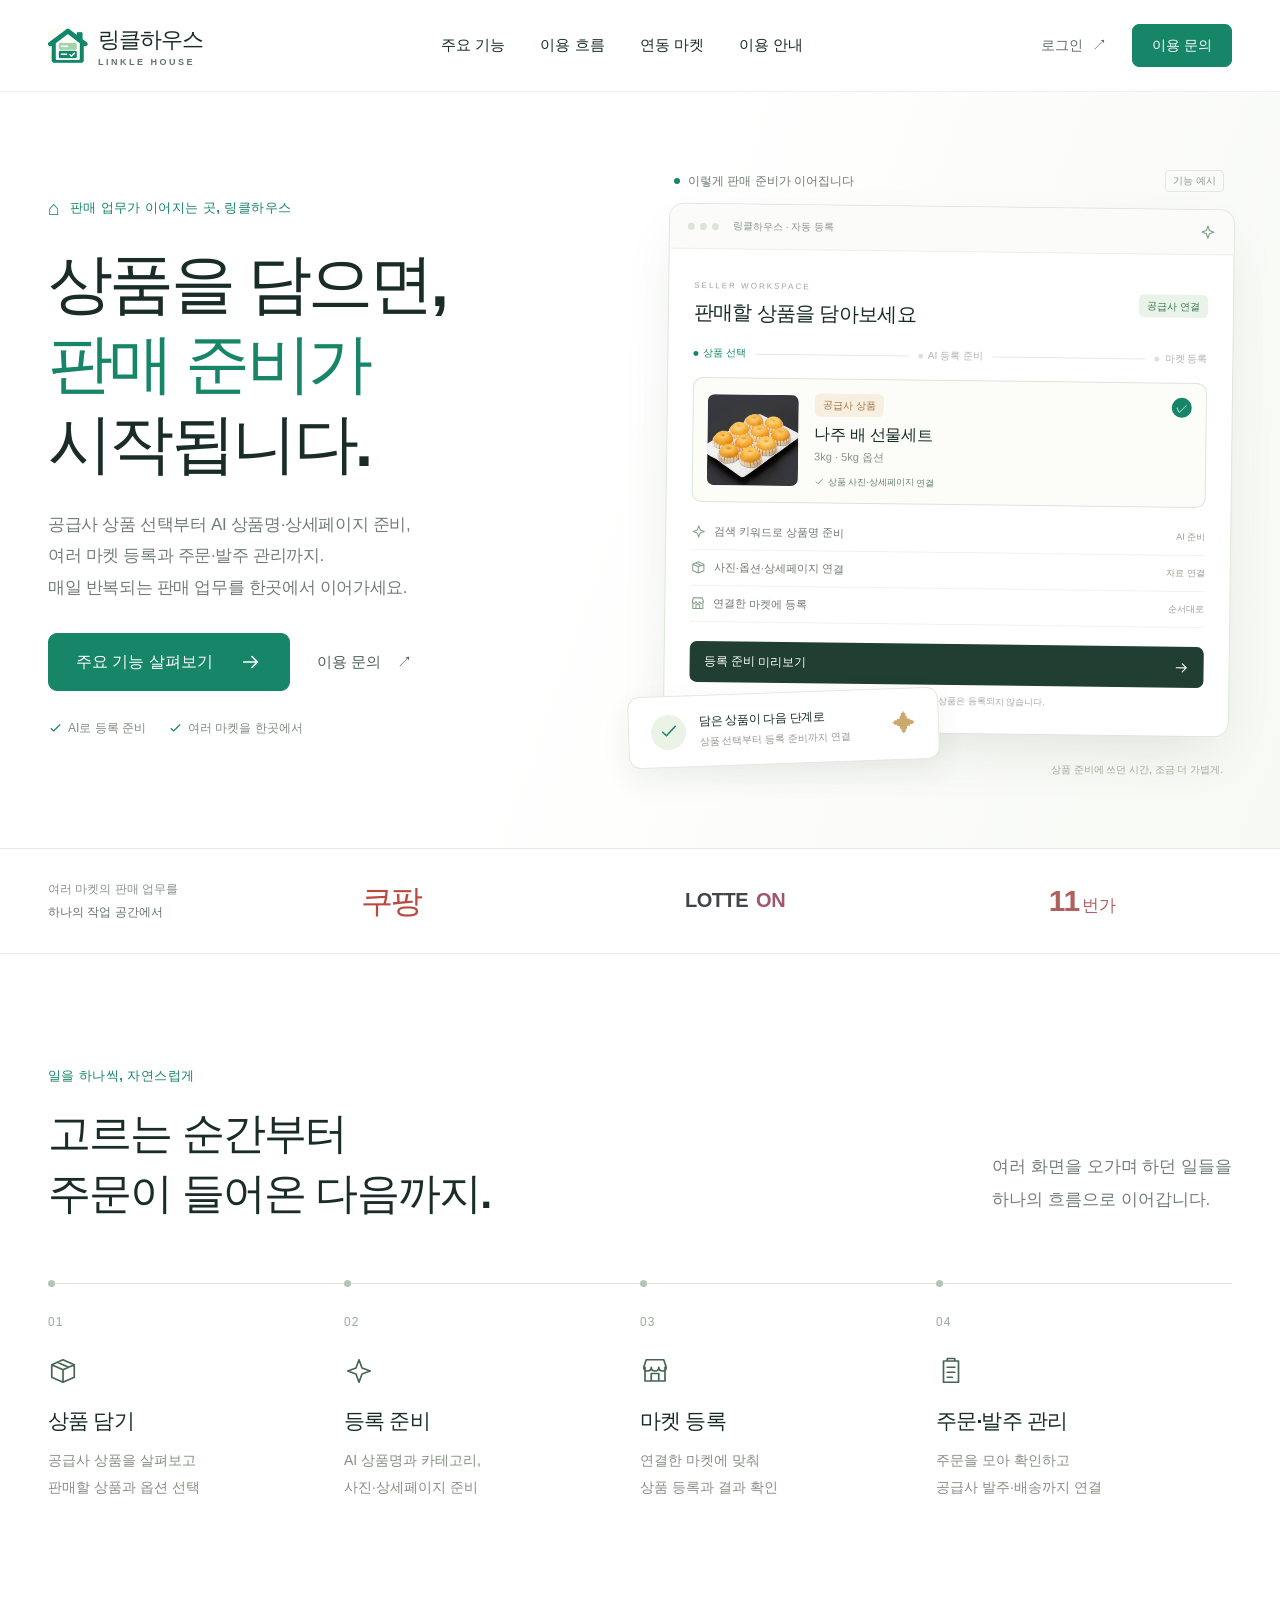
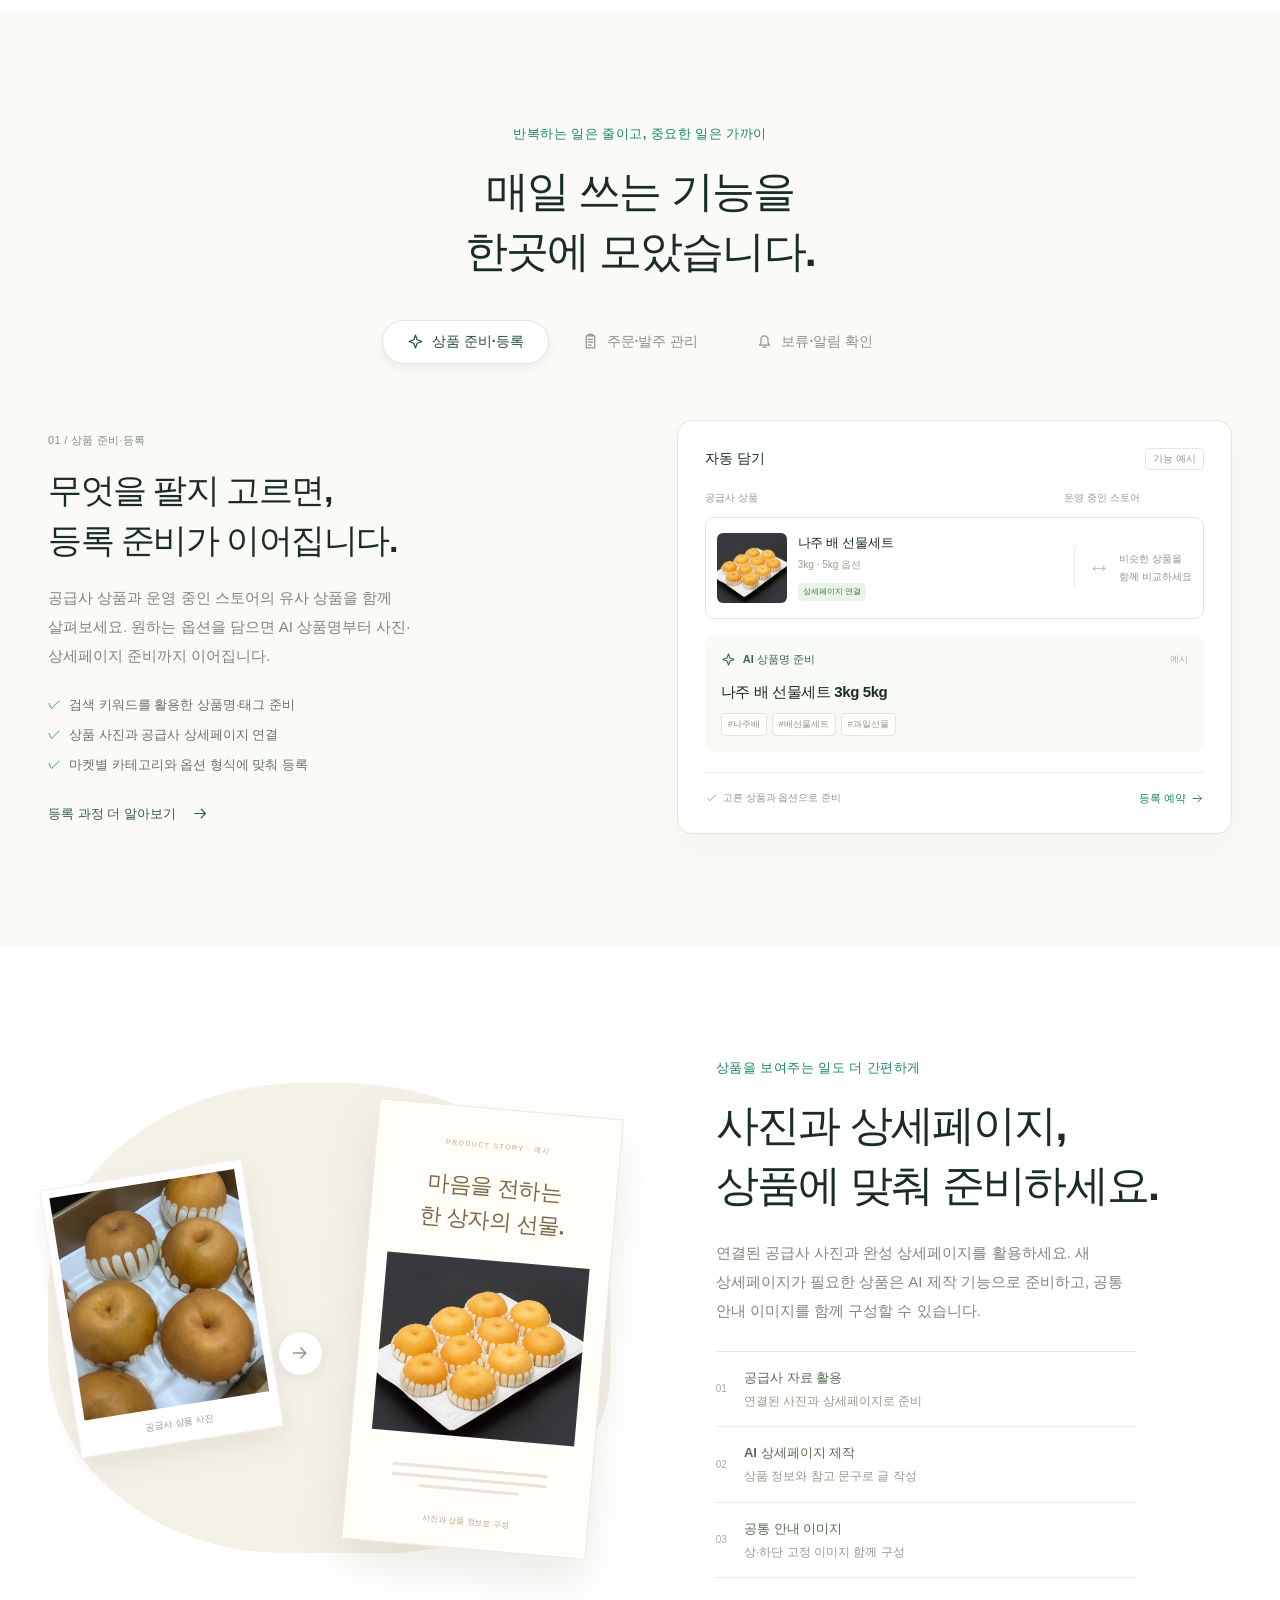
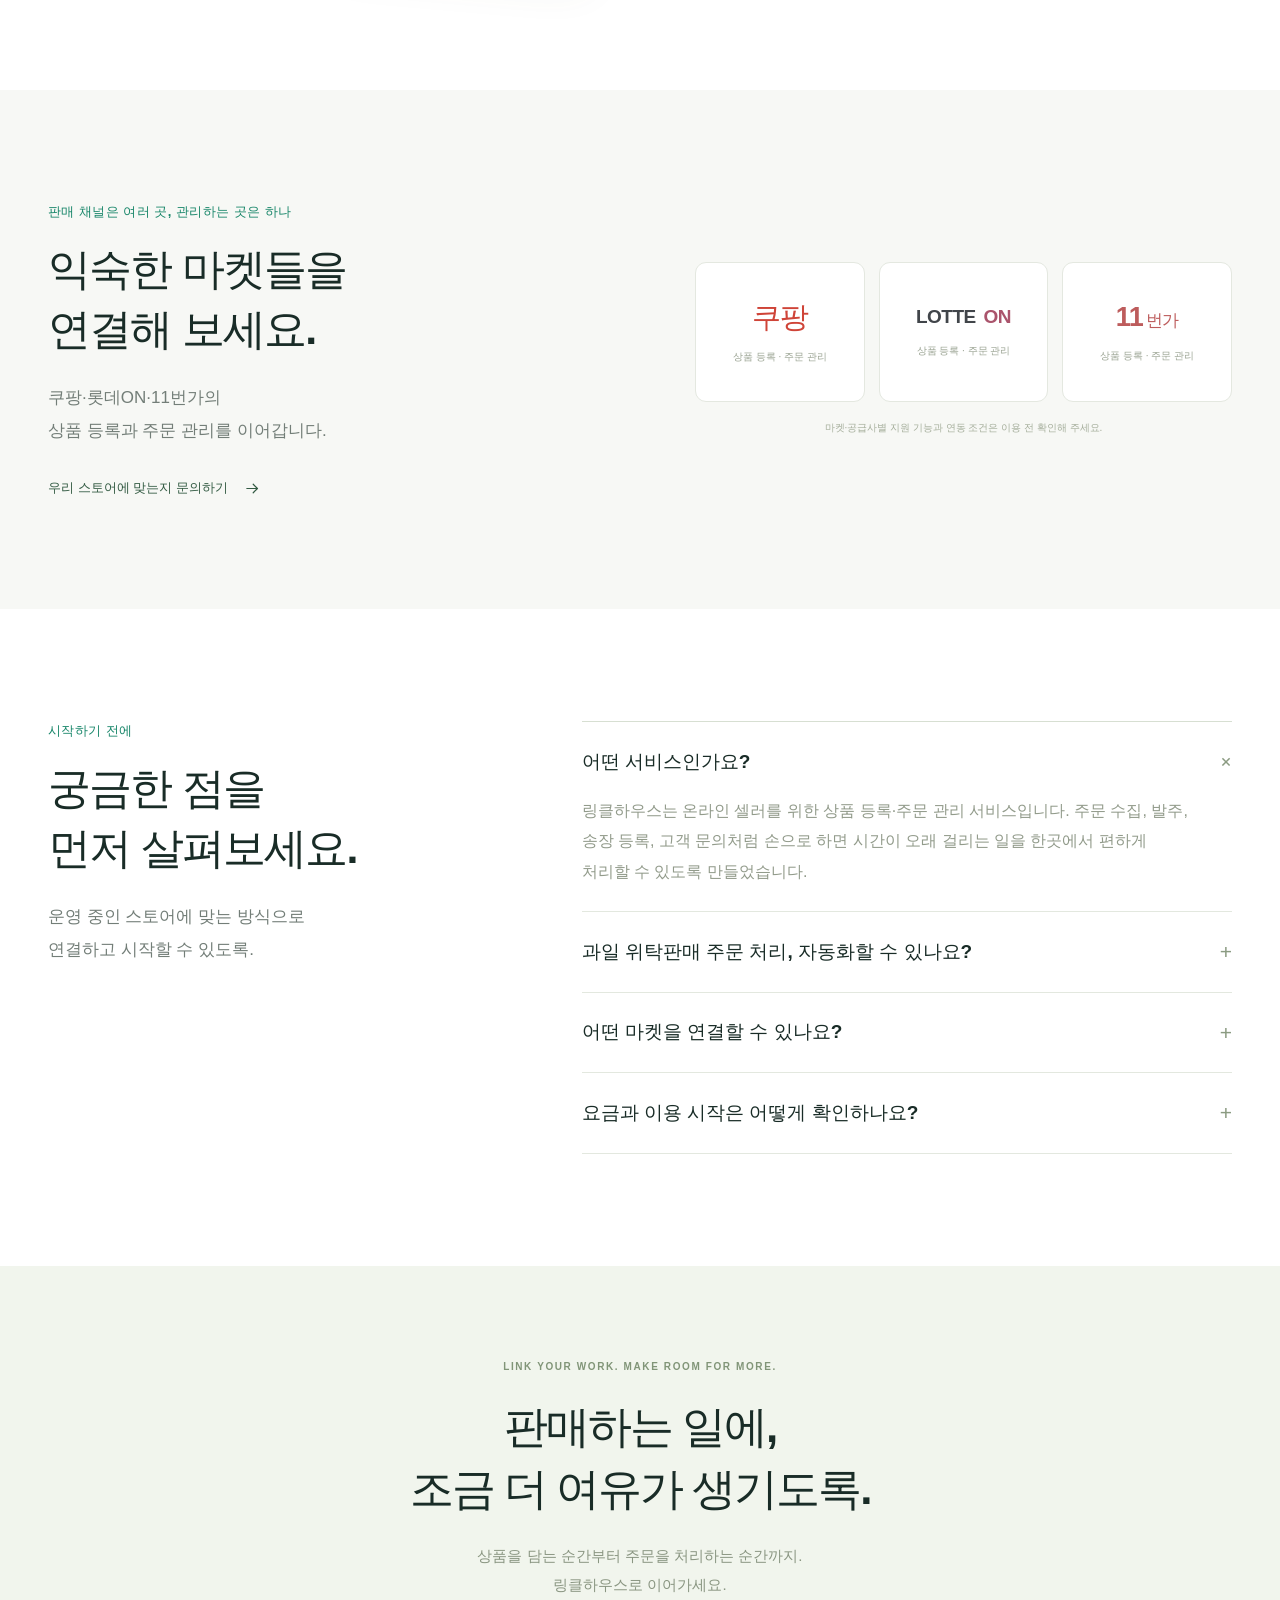
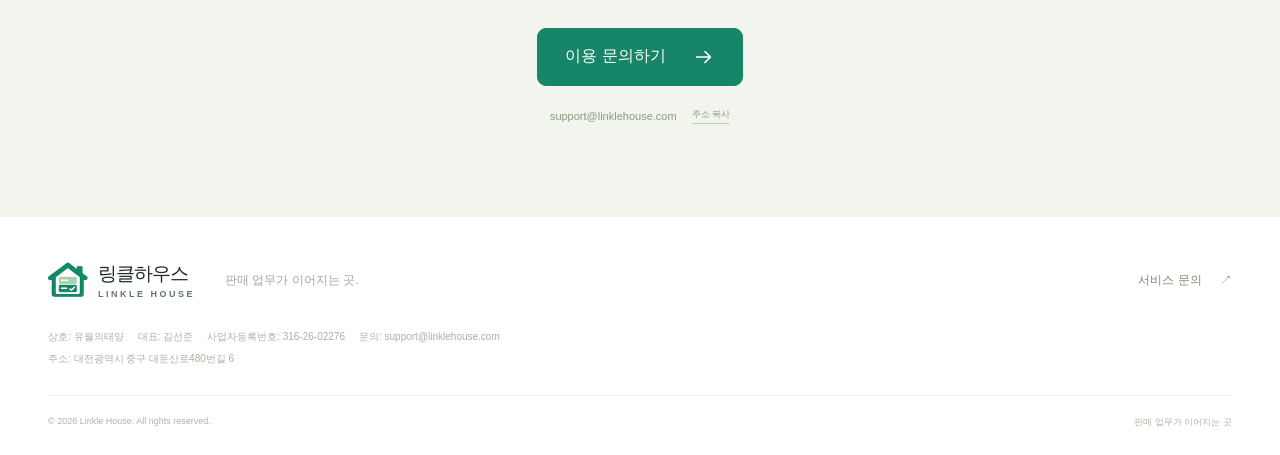
==== index.html @ 32cbbbb6 "FAQ 글씨 키우기: 질문 16→19px, 답변 13→16px (모바일 17·15px)" ====
<!doctype html>
<html lang="ko">
<head>
  <meta charset="utf-8">
  <meta name="viewport" content="width=device-width, initial-scale=1">
  <meta name="theme-color" content="#168568">
  <title>링클하우스 | 위탁판매 상품 등록·주문 발주 자동화</title>
  <meta name="description" content="링클하우스는 온라인 셀러를 위한 판매 업무 도구입니다. 공급사 상품 선택, AI 상품명·상세페이지 준비, 쿠팡·롯데ON·11번가 상품 등록, 주문 모으기와 공급사 발주까지 한곳에서 이어집니다.">
  <meta name="keywords" content="링클하우스, 위탁판매, 위탁판매 자동화, 상품 등록 자동화, 오픈마켓 상품 등록, 쿠팡 상품 등록, 롯데ON 상품 등록, 11번가 상품 등록, 주문 관리, 발주 자동화, 온라인 셀러, 농수산물 위탁판매">
  <meta name="robots" content="index, follow, max-image-preview:large">
  <meta name="naver-site-verification" content="0cd07f842395626017ded148392eafc7676b4496">
  <link rel="canonical" href="https://linklehouse.com/">
  <meta property="og:type" content="website">
  <meta property="og:site_name" content="링클하우스">
  <meta property="og:locale" content="ko_KR">
  <meta property="og:title" content="링클하우스 | 위탁판매 상품 등록·주문 발주 자동화">
  <meta property="og:description" content="공급사 상품 선택부터 여러 마켓 등록, 주문·발주 관리까지. 판매 업무를 한곳에서 이어가세요.">
  <meta property="og:url" content="https://linklehouse.com/">
  <meta property="og:image" content="https://linklehouse.com/assets/og-image.png">
  <meta property="og:image:width" content="1200">
  <meta property="og:image:height" content="630">
  <meta property="og:image:alt" content="링클하우스 — 위탁판매 상품 등록부터 주문·발주 관리까지 한곳에서">
  <meta name="twitter:card" content="summary_large_image">
  <meta name="twitter:title" content="링클하우스 | 위탁판매 상품 등록·주문 발주 자동화">
  <meta name="twitter:description" content="공급사 상품 선택부터 여러 마켓 등록, 주문·발주 관리까지. 판매 업무를 한곳에서 이어가세요.">
  <meta name="twitter:image" content="https://linklehouse.com/assets/og-image.png">
  <link rel="icon" type="image/png" sizes="48x48" href="assets/favicon-48.png">
  <link rel="apple-touch-icon" href="assets/apple-touch-icon.png">
  <script type="application/ld+json">
  {
    "@context": "https://schema.org",
    "@graph": [
      {
        "@type": "Organization",
        "@id": "https://linklehouse.com/#org",
        "name": "링클하우스",
        "alternateName": "Linkle House",
        "legalName": "유월의태양",
        "url": "https://linklehouse.com/",
        "logo": "https://linklehouse.com/assets/logo-512.png",
        "email": "support@linklehouse.com",
        "foundingDate": "2026-07",
        "address": {
          "@type": "PostalAddress",
          "streetAddress": "대둔산로480번길 6",
          "addressLocality": "중구",
          "addressRegion": "대전광역시",
          "postalCode": "34980",
          "addressCountry": "KR"
        }
      },
      {
        "@type": "WebSite",
        "@id": "https://linklehouse.com/#website",
        "name": "링클하우스",
        "alternateName": "Linkle House",
        "url": "https://linklehouse.com/",
        "inLanguage": "ko-KR",
        "publisher": { "@id": "https://linklehouse.com/#org" }
      }
    ]
  }
  </script>
  <link rel="stylesheet" href="style.css?v=faq-20261105">
  <script src="site.js?v=20261027" defer></script>
</head>
<body>
  <a class="skip-link" href="#main">본문으로 건너뛰기</a>
  <svg class="svg-library" aria-hidden="true" xmlns="http://www.w3.org/2000/svg">
    <symbol id="i-arrow" viewBox="0 0 24 24"><path d="M4 12h15m-6-6 6 6-6 6"/></symbol>
    <symbol id="i-check" viewBox="0 0 24 24"><path d="m5 12 4 4L19 6"/></symbol>
    <symbol id="i-box" viewBox="0 0 24 24"><path d="m3 7 9-4 9 4-9 4-9-4Zm0 0v10l9 4 9-4V7M12 11v10M7.5 5l9 4"/></symbol>
    <symbol id="i-spark" viewBox="0 0 24 24"><path d="m12 3 2.4 6.6L21 12l-6.6 2.4L12 21l-2.4-6.6L3 12l6.6-2.4L12 3Z"/></symbol>
    <symbol id="i-store" viewBox="0 0 24 24"><path d="M4 9v11h16V9M3 9l2-6h14l2 6M3 9c0 4 6 4 6 0 0 4 6 4 6 0 0 4 6 4 6 0M9 20v-6h6v6"/></symbol>
    <symbol id="i-orders" viewBox="0 0 24 24"><path d="M6 4h12v17H6zM9 4V2h6v2M9 9h6M9 13h6M9 17h4"/></symbol>
    <symbol id="i-bell" viewBox="0 0 24 24"><path d="M5 17h14l-2-3V9a5 5 0 0 0-10 0v5l-2 3Zm5 3h4"/></symbol>
    <symbol id="i-mail" viewBox="0 0 24 24"><rect x="3" y="5" width="18" height="14" rx="3"/><path d="m4 6 8 7 8-7"/></symbol>
    <symbol id="i-flow" viewBox="0 0 24 24"><path d="M5 5h14v5M19 10l-4-4m4 4 4-4M19 19H5v-5M5 14l-4 4m4-4 4 4"/></symbol>
  </svg>

  <header class="site-header">
    <div class="container header-inner">
      <a href="#" class="brand" aria-label="링클하우스 처음으로"><span class="brand-symbol"><img src="assets/logo-112.png" alt="" width="56" height="56"></span><span>링클하우스<small>LINKLE HOUSE</small></span></a>
      <nav class="desktop-nav" aria-label="주 메뉴"><a href="#features">주요 기능</a><a href="#workflow">이용 흐름</a><a href="#markets">연동 마켓</a><a href="#guide">이용 안내</a></nav>
      <div class="header-actions"><a class="login-link" href="https://app.linklehouse.com/login">로그인 <span aria-hidden="true">↗</span></a><a class="button button-small" href="#contact">이용 문의</a><button class="menu-toggle" aria-label="메뉴 열기" aria-expanded="false" aria-controls="mobile-menu"><span></span><span></span></button></div>
    </div>
    <nav class="mobile-menu" id="mobile-menu" aria-label="모바일 메뉴" hidden><a href="#features">주요 기능</a><a href="#workflow">이용 흐름</a><a href="#markets">연동 마켓</a><a href="#guide">이용 안내</a></nav>
  </header>

  <main id="main">
    <section class="hero" aria-labelledby="hero-title">
      <div class="container hero-grid">
        <div class="hero-copy">
          <span class="eyebrow"><span class="tiny-house">⌂</span> 판매 업무가 이어지는 곳, 링클하우스</span>
          <h1 id="hero-title">상품을 담으면,<br><span>판매 준비가</span><br>시작됩니다.</h1>
          <p class="hero-description">공급사 상품 선택부터 AI 상품명·상세페이지 준비,<br class="desktop-break"> 여러 마켓 등록과 주문·발주 관리까지.<br>매일 반복되는 판매 업무를 한곳에서 이어가세요.</p>
          <div class="hero-buttons"><a class="button" href="#features">주요 기능 살펴보기 <svg class="icon"><use href="#i-arrow"/></svg></a><a class="text-button" href="#contact">이용 문의 <span>↗</span></a></div>
          <div class="hero-notes"><span><svg class="icon"><use href="#i-check"/></svg>AI로 등록 준비</span><span><svg class="icon"><use href="#i-check"/></svg>여러 마켓을 한곳에서</span></div>
        </div>

        <div class="hero-stage">
          <div class="stage-caption"><span class="live-dot"></span> 이렇게 판매 준비가 이어집니다 <span class="example-tag">기능 예시</span></div>
          <div class="app-window">
            <div class="window-bar"><div class="window-dots"><i></i><i></i><i></i></div><span>링클하우스 · 자동 등록</span><svg class="icon"><use href="#i-spark"/></svg></div>
            <div class="app-body">
              <div class="app-heading"><div><span class="micro-label">SELLER WORKSPACE</span><h2>판매할 상품을 담아보세요</h2></div><span class="badge badge-soft">공급사 연결</span></div>
              <div class="demo-steps" aria-label="등록 준비 단계"><span class="active" data-stage="0">상품 선택</span><i></i><span data-stage="1">AI 등록 준비</span><i></i><span data-stage="2">마켓 등록</span></div>
              <div class="hero-demo-panel" id="hero-demo-panel">
                <div class="demo-product"><img src="assets/pear-product.jpg" alt="배 선물세트 상품 예시" width="112" height="112"><div><span class="badge badge-warm">공급사 상품</span><h3>나주 배 선물세트</h3><p>3kg · 5kg 옵션</p><span class="product-note"><svg class="icon"><use href="#i-check"/></svg>상품 사진·상세페이지 연결</span></div><span class="selected-check" aria-hidden="true">✓</span></div>
                <div class="preparation-list"><div><span><svg class="icon"><use href="#i-spark"/></svg>검색 키워드로 상품명 준비</span><b>AI 준비</b></div><div><span><svg class="icon"><use href="#i-box"/></svg>사진·옵션·상세페이지 연결</span><b>자료 연결</b></div><div><span><svg class="icon"><use href="#i-store"/></svg>연결한 마켓에 등록</span><b>순서대로</b></div></div>
              </div>
              <button class="demo-run" id="demo-run"><span>등록 준비 미리보기</span><svg class="icon"><use href="#i-arrow"/></svg></button>
              <p class="demo-disclaimer" id="demo-disclaimer">예시 화면입니다. 실제 상품은 등록되지 않습니다.</p>
            </div>
          </div>
          <div class="floating-note"><span class="note-icon"><svg class="icon"><use href="#i-check"/></svg></span><div><b>담은 상품이 다음 단계로</b><span>상품 선택부터 등록 준비까지 연결</span></div><span class="small-star" aria-hidden="true">✦</span></div>
          <div class="stage-footer">상품 준비에 쓰던 시간, 조금 더 가볍게.</div>
        </div>
      </div>
    </section>

    <section class="market-strip" aria-label="지원 마켓"><div class="container market-strip-inner"><span class="strip-label">여러 마켓의 판매 업무를<br><b>하나의 작업 공간에서</b></span><div class="market-names"><span class="market-coupang">쿠팡</span><span class="market-lotte">LOTTE <b>ON</b></span><span class="market-eleven">11<span>번가</span></span></div></div></section>

    <section class="workflow section" id="workflow">
      <div class="container">
        <div class="section-heading horizontal-heading"><div><span class="eyebrow">일을 하나씩, 자연스럽게</span><h2>고르는 순간부터<br>주문이 들어온 다음까지.</h2></div><p>여러 화면을 오가며 하던 일들을<br>하나의 흐름으로 이어갑니다.</p></div>
        <div class="flow-line"><article><span class="step-number">01</span><svg class="flow-icon"><use href="#i-box"/></svg><h3>상품 담기</h3><p>공급사 상품을 살펴보고<br>판매할 상품과 옵션 선택</p></article><article><span class="step-number">02</span><svg class="flow-icon"><use href="#i-spark"/></svg><h3>등록 준비</h3><p>AI 상품명과 카테고리,<br>사진·상세페이지 준비</p></article><article><span class="step-number">03</span><svg class="flow-icon"><use href="#i-store"/></svg><h3>마켓 등록</h3><p>연결한 마켓에 맞춰<br>상품 등록과 결과 확인</p></article><article><span class="step-number">04</span><svg class="flow-icon"><use href="#i-orders"/></svg><h3>주문·발주 관리</h3><p>주문을 모아 확인하고<br>공급사 발주·배송까지 연결</p></article></div>
      </div>
    </section>

    <section class="feature-section section" id="features">
      <div class="container">
        <div class="section-heading centered"><span class="eyebrow">반복하는 일은 줄이고, 중요한 일은 가까이</span><h2>매일 쓰는 기능을<br>한곳에 모았습니다.</h2></div>
        <div class="feature-tabs" role="tablist" aria-label="주요 기능"><button role="tab" id="tab-prepare" aria-controls="panel-prepare" aria-selected="true" data-feature="prepare"><svg class="icon"><use href="#i-spark"/></svg>상품 준비·등록</button><button role="tab" id="tab-orders" aria-controls="panel-orders" aria-selected="false" tabindex="-1" data-feature="orders"><svg class="icon"><use href="#i-orders"/></svg>주문·발주 관리</button><button role="tab" id="tab-review" aria-controls="panel-review" aria-selected="false" tabindex="-1" data-feature="review"><svg class="icon"><use href="#i-bell"/></svg>보류·알림 확인</button></div>

        <div class="feature-panel" id="panel-prepare" role="tabpanel" aria-labelledby="tab-prepare">
          <div class="feature-copy"><span class="section-index">01 / 상품 준비·등록</span><h3>무엇을 팔지 고르면,<br>등록 준비가 이어집니다.</h3><p>공급사 상품과 운영 중인 스토어의 유사 상품을 함께 살펴보세요. 원하는 옵션을 담으면 AI 상품명부터 사진·상세페이지 준비까지 이어집니다.</p><ul class="check-list"><li>검색 키워드를 활용한 상품명·태그 준비</li><li>상품 사진과 공급사 상세페이지 연결</li><li>마켓별 카테고리와 옵션 형식에 맞춰 등록</li></ul><a class="inline-link" href="#guide">등록 과정 더 알아보기 <svg class="icon"><use href="#i-arrow"/></svg></a></div>
          <div class="feature-visual prepare-visual"><div class="mini-topline"><b>자동 담기</b><span class="example-tag">기능 예시</span></div><div class="compare-labels"><span>공급사 상품</span><span>운영 중인 스토어</span></div><div class="compare-product"><div class="supplier-side"><img src="assets/pear-product.jpg" alt="공급사 배 상품 예시" width="92" height="92" loading="lazy"><div><h4>나주 배 선물세트</h4><p>3kg · 5kg 옵션</p><span class="badge badge-soft">상세페이지 연결</span></div></div><div class="store-side"><span class="compare-mark">↔</span><span>비슷한 상품을<br>함께 비교하세요</span></div></div><div class="name-preview"><div><svg class="icon"><use href="#i-spark"/></svg><b>AI 상품명 준비</b><span>예시</span></div><p>나주 배 선물세트 3kg 5kg</p><div class="keyword-tags"><span>#나주배</span><span>#배선물세트</span><span>#과일선물</span></div></div><div class="visual-bottom"><span><svg class="icon"><use href="#i-check"/></svg>고른 상품과 옵션으로 준비</span><span>등록 예약 <svg class="icon"><use href="#i-arrow"/></svg></span></div></div>
        </div>

        <div class="feature-panel" id="panel-orders" role="tabpanel" aria-labelledby="tab-orders" hidden>
          <div class="feature-copy"><span class="section-index">02 / 주문·발주 관리</span><h3>마켓마다 들어온 주문,<br>한곳에서 다음 업무로.</h3><p>여러 마켓의 주문을 모아 확인하고, 연결된 공급사 상품과 옵션으로 발주를 이어갑니다. 공급사 송장도 주문이 들어온 마켓으로 연결합니다.</p><ul class="check-list"><li>여러 마켓의 주문 현황을 함께 확인</li><li>공급사 상품·옵션과 발주 정보 연결</li><li>송장과 배송 처리 결과 확인</li></ul><a class="inline-link" href="#markets">연동 마켓 알아보기 <svg class="icon"><use href="#i-arrow"/></svg></a></div>
          <div class="feature-visual orders-visual"><div class="mini-topline"><b>오늘의 주문</b><span class="example-tag">기능 예시</span></div><div class="order-row"><span class="market-dot coupang-dot">쿠</span><div><b>쿠팡</b><p>공급사 상품·옵션 연결</p></div><span class="badge badge-soft">발주 확인</span></div><div class="order-row"><span class="market-dot eleven-dot">11</span><div><b>11번가</b><p>새 주문을 모아 확인</p></div><span class="badge badge-warm">처리 대기</span></div><div class="order-row"><span class="market-dot lotte-dot">L</span><div><b>롯데ON</b><p>처리 결과 함께 확인</p></div><span class="badge badge-soft">발주 확인</span></div><div class="visual-bottom"><svg class="icon"><use href="#i-flow"/></svg>주문 수집 → 상품 연결 → 발주 → 송장</div></div>
        </div>

        <div class="feature-panel" id="panel-review" role="tabpanel" aria-labelledby="tab-review" hidden>
          <div class="feature-copy"><span class="section-index">03 / 보류·알림 확인</span><h3>멈춘 작업도,<br>이유를 확인할 수 있게.</h3><p>등록되지 않은 상품을 찾느라 헤매지 마세요. 상품과 보류 사유를 함께 확인하고, 필요한 자료를 보완한 뒤 다시 등록을 시도할 수 있습니다.</p><ul class="check-list"><li>등록 결과와 보류 사유를 한눈에 확인</li><li>확인이 필요한 일을 텔레그램 알림으로</li><li>수정 후 재시도할 상품을 직접 선택</li></ul><a class="inline-link" href="#guide">운영 방식 알아보기 <svg class="icon"><use href="#i-arrow"/></svg></a></div>
          <div class="feature-visual review-visual"><div class="mini-topline"><b>확인이 필요한 상품</b><span class="example-tag">기능 예시</span></div><div class="review-product"><img src="assets/pear-product.jpg" alt="사진 확인이 필요한 상품 예시" width="72" height="72" loading="lazy"><div><h4>배 선물세트</h4><span class="badge badge-warm">사진·상세페이지 확인</span></div></div><div class="reason-box"><span class="reason-title">등록이 안 된 이유</span><h4>등록에 필요한 사진이 부족합니다.</h4><p>공급사 사진과 상세페이지 연결을 확인하고, 필요한 자료를 보완해 주세요.</p></div><div class="notification-example"><svg class="icon"><use href="#i-bell"/></svg><div><b>확인이 필요한 일을 알려드립니다</b><p>텔레그램 알림에서 상품과 사유 확인</p></div></div><div class="visual-bottom"><span>자료 보완 후</span><b>다시 등록 시도 <svg class="icon"><use href="#i-arrow"/></svg></b></div></div>
        </div>
      </div>
    </section>

    <section class="detail-section section">
      <div class="container detail-grid">
        <div class="detail-composition"><div class="photo-stack"><img src="assets/pear-photo.jpg" alt="공급사에서 제공하는 배 사진 예시" width="240" height="300" loading="lazy"><span>공급사 상품 사진</span></div><div class="detail-page-example"><span class="detail-eyebrow">PRODUCT STORY · 예시</span><h3>마음을 전하는<br>한 상자의 선물.</h3><img src="assets/pear-product.jpg" alt="상세페이지에 활용하는 배 선물세트 사진 예시" width="300" height="220" loading="lazy"><div class="detail-lines"><i></i><i></i><i></i></div><span class="detail-label">사진과 상품 정보로 구성</span></div><span class="photo-connection" aria-hidden="true"><svg class="icon"><use href="#i-arrow"/></svg></span></div>
        <div class="feature-copy"><span class="eyebrow">상품을 보여주는 일도 더 간편하게</span><h2>사진과 상세페이지,<br>상품에 맞춰 준비하세요.</h2><p>연결된 공급사 사진과 완성 상세페이지를 활용하세요. 새 상세페이지가 필요한 상품은 AI 제작 기능으로 준비하고, 공통 안내 이미지를 함께 구성할 수 있습니다.</p><div class="detail-points"><div><span>01</span><p><b>공급사 자료 활용</b>연결된 사진과 상세페이지로 준비</p></div><div><span>02</span><p><b>AI 상세페이지 제작</b>상품 정보와 참고 문구로 글 작성</p></div><div><span>03</span><p><b>공통 안내 이미지</b>상·하단 고정 이미지 함께 구성</p></div></div></div>
      </div>
    </section>

    <section class="market-section section" id="markets"><div class="container markets-grid"><div class="section-heading"><span class="eyebrow">판매 채널은 여러 곳, 관리하는 곳은 하나</span><h2>익숙한 마켓들을<br>연결해 보세요.</h2><p>쿠팡·롯데ON·11번가의<br>상품 등록과 주문 관리를 이어갑니다.</p><a class="inline-link" href="#contact">우리 스토어에 맞는지 문의하기 <svg class="icon"><use href="#i-arrow"/></svg></a></div><div class="market-grid"><div><span class="market-coupang">쿠팡</span><p>상품 등록 · 주문 관리</p></div><div><span class="market-lotte">LOTTE <b>ON</b></span><p>상품 등록 · 주문 관리</p></div><div><span class="market-eleven">11<span>번가</span></span><p>상품 등록 · 주문 관리</p></div><p class="market-footnote">마켓·공급사별 지원 기능과 연동 조건은 이용 전 확인해 주세요.</p></div></div></section>

    <section class="guide-section section" id="guide"><div class="container guide-grid"><div class="section-heading"><span class="eyebrow">시작하기 전에</span><h2>궁금한 점을<br>먼저 살펴보세요.</h2><p>운영 중인 스토어에 맞는 방식으로<br>연결하고 시작할 수 있도록.</p></div><div class="faq-list"><details open><summary>어떤 서비스인가요?<span aria-hidden="true">+</span></summary><p>링클하우스는 온라인 셀러를 위한 상품 등록·주문 관리 서비스입니다. 주문 수집, 발주, 송장 등록, 고객 문의처럼 손으로 하면 시간이 오래 걸리는 일을 한곳에서 편하게 처리할 수 있도록 만들었습니다.</p></details><details><summary>과일 위탁판매 주문 처리, 자동화할 수 있나요?<span aria-hidden="true">+</span></summary><p>네, 가능합니다. 어드민플러스 API 연동을 지원하기 때문에 공급사 발주와 송장 등록을 자동화할 수 있습니다. 공급사가 여러 곳으로 늘어나도 한곳에서 편하게 관리할 수 있어서, 중량·묶음 옵션이 많은 과일·농수산물 위탁판매에 잘 맞습니다.</p></details><details><summary>어떤 마켓을 연결할 수 있나요?<span aria-hidden="true">+</span></summary><p>쿠팡, 롯데ON, 11번가입니다. 각 마켓의 판매자 계정이 필요합니다.</p></details><details><summary>요금과 이용 시작은 어떻게 확인하나요?<span aria-hidden="true">+</span></summary><p>이용 요금과 가입 안내는 문의를 통해 확인해 주세요. 운영 중인 마켓과 이용할 공급사를 함께 알려주시면 필요한 연동 범위를 확인하는 데 도움이 됩니다.</p></details></div></div></section>

    <section class="contact-section" id="contact"><div class="container contact-inner"><span class="eyebrow">LINK YOUR WORK. MAKE ROOM FOR MORE.</span><h2>판매하는 일에,<br>조금 더 여유가 생기도록.</h2><p>상품을 담는 순간부터 주문을 처리하는 순간까지.<br>링클하우스로 이어가세요.</p><a class="button" href="mailto:support@linklehouse.com?subject=%EB%A7%81%ED%81%B4%ED%95%98%EC%9A%B0%EC%8A%A4%20%EC%9D%B4%EC%9A%A9%20%EB%AC%B8%EC%9D%98">이용 문의하기 <svg class="icon"><use href="#i-arrow"/></svg></a><button class="email-copy" id="email-copy" aria-label="문의 이메일 주소 복사">support@linklehouse.com <span>주소 복사</span></button><p class="copy-status" id="copy-status" role="status"></p></div></section>
  </main>

  <footer class="site-footer"><div class="container"><div class="footer-top"><a href="#" class="brand"><span class="brand-symbol"><img src="assets/logo-112.png" alt="" width="56" height="56" loading="lazy"></span><span>링클하우스<small>LINKLE HOUSE</small></span></a><p>판매 업무가 이어지는 곳.</p><a href="mailto:support@linklehouse.com">서비스 문의 <span>↗</span></a></div><div class="business-info"><span>상호: 유월의태양</span><span>대표: 김선준</span><span>사업자등록번호: 316-26-02276</span><span>문의: support@linklehouse.com</span><br><span>주소: 대전광역시 중구 대둔산로480번길 6</span></div><div class="footer-bottom"><span>© 2026 Linkle House. All rights reserved.</span><span>판매 업무가 이어지는 곳</span></div></div></footer>
  <button class="back-top" aria-label="맨 위로 이동" hidden>↑</button>
  </body>
</html>
---- style.css ----
:root{--ink:#192c27;--muted:#737e78;--jade:#168568;--jade-dark:#10664f;--mint:#eaf3ec;--paper:#fafaf7;--line:#e7eae5;--apricot:#f3e8d8;--radius:20px;font-family:Pretendard,"Apple SD Gothic Neo","Noto Sans KR","Malgun Gothic",sans-serif;color:var(--ink);font-synthesis:none;word-break:keep-all;overflow-wrap:break-word;scroll-behavior:smooth;scroll-padding-top:110px}
*{box-sizing:border-box}body{margin:0;background:#fff}button,input{font:inherit}a{color:inherit;text-decoration:none}button{cursor:pointer}img{max-width:100%;height:auto}button,a{-webkit-tap-highlight-color:transparent}button:focus-visible,a:focus-visible,summary:focus-visible{outline:3px solid #d29652;outline-offset:5px}button:disabled{cursor:wait}.container{width:min(1240px,calc(100% - 96px));margin:auto}.icon{width:22px;height:22px;fill:none;stroke:currentColor;stroke-width:1.7;stroke-linecap:round;stroke-linejoin:round;flex-shrink:0}.svg-library{position:absolute;width:0;height:0;overflow:hidden}.skip-link{position:fixed;z-index:100;top:-100px;left:20px;background:var(--ink);color:#fff;padding:14px}.skip-link:focus{top:10px}[hidden]{display:none!important}.button{display:inline-flex;align-items:center;justify-content:center;gap:27px;min-height:58px;padding:0 27px;border:1px solid var(--jade);border-radius:9px;background:var(--jade);color:#fff;font-weight:700;font-size:16px;transition:background .2s,transform .2s}.button:hover{background:var(--jade-dark);border-color:var(--jade-dark);transform:translateY(-2px)}.button-small{min-height:43px;padding:0 19px;font-size:14px;border-radius:7px}.eyebrow{display:inline-flex;align-items:center;gap:9px;color:var(--jade);font-size:13px;font-weight:700;letter-spacing:.035em}.section{padding:112px 0}.section-heading h2,.feature-copy h2{font-size:43px;line-height:1.4;letter-spacing:-1.8px;margin:18px 0 23px;font-weight:750}.section-heading p{font-size:17px;color:var(--muted);line-height:1.9}.site-header{height:92px;position:sticky;top:0;z-index:30;background:rgba(255,255,255,.96);backdrop-filter:blur(16px);border-bottom:1px solid rgba(231,234,229,.65)}.header-inner{height:100%;display:flex;align-items:center;justify-content:space-between;gap:30px}.brand{display:flex;align-items:center;gap:10px;flex-shrink:0;font-size:22px;font-weight:800;letter-spacing:-1px}.brand small{display:block;font-size:9px;letter-spacing:2.5px;font-weight:600;margin-top:2px;color:#62766d}.brand-symbol{position:relative;display:block;width:40px;height:36px;overflow:hidden}.brand-symbol img{position:absolute;width:56px;max-width:none;left:-8px;top:-5px;mix-blend-mode:multiply}.desktop-nav{display:flex;align-items:center;gap:35px;font-size:15px;font-weight:600}.desktop-nav a:hover{color:var(--jade)}.header-actions{display:flex;gap:25px;align-items:center}.login-link{background:none;border:0;padding:8px 0;color:#616d66;font-size:14px}.login-link span{font-size:15px;margin-left:5px}.menu-toggle{display:none}.hero{padding:71px 0 76px;background:linear-gradient(110deg,#fff 46%,#f7f9f4 100%);overflow:hidden}.hero-grid{display:grid;grid-template-columns:1fr 1fr;align-items:center;gap:36px;min-height:574px}.tiny-house{font-size:20px;line-height:1}.hero h1{font-size:65px;line-height:1.23;letter-spacing:-3.6px;margin:25px 0 25px;font-weight:800}.hero h1>span{color:var(--jade)}.hero-description{font-size:17px;line-height:1.85;color:#737d77;margin:0 0 30px;letter-spacing:-.35px}.hero-buttons{display:flex;align-items:center;gap:27px}.text-button{display:flex;gap:16px;font-size:15px;font-weight:600;color:#4b5e54}.text-button:hover{color:var(--jade)}.hero-notes{display:flex;align-items:center;gap:22px;margin-top:29px;font-size:12px;color:#808a83}.hero-notes span{display:flex;gap:5px;align-items:center}.hero-notes .icon{width:15px;height:15px;color:var(--jade)}.hero-stage{position:relative;padding:0 0 45px 8px;transform:translateY(7px)}.stage-caption{display:flex;align-items:center;gap:8px;margin:0 8px 14px;font-size:12px;color:#6d7b71}.live-dot{width:6px;height:6px;background:var(--jade);border-radius:50%;display:inline-block}.example-tag{font-size:10px;line-height:1.4;color:#8c958d;padding:3px 7px;border:1px solid #e2e7df;border-radius:4px;white-space:nowrap;font-weight:400}.stage-caption .example-tag{margin-left:auto}.app-window{background:#fff;border:1px solid #dfe6dd;border-radius:15px;box-shadow:0 23px 60px -18px #25402b26;overflow:hidden;transform:rotate(.7deg)}.window-bar{height:45px;display:flex;align-items:center;gap:14px;padding:0 18px;border-bottom:1px solid #edf0e9;background:#fbfcf9;color:#8a948b;font-size:10px}.window-dots{display:flex;gap:5px}.window-dots i{width:7px;height:7px;border-radius:50%;background:#dce3d9}.window-bar>.icon{width:16px;height:16px;margin-left:auto;color:#7d9d86}.app-body{padding:25px}.app-heading{display:flex;align-items:center;justify-content:space-between;gap:8px}.micro-label{font-size:8px;letter-spacing:2px;color:#9ba699}.app-heading h2{font-size:20px;letter-spacing:-.7px;margin:7px 0 0}.badge{display:inline-block;border-radius:5px;padding:5px 8px;font-size:10px;line-height:1.3;font-weight:600;white-space:nowrap}.badge-soft{color:#367558;background:#eaf3e8}.badge-warm{color:#9d7747;background:#f7efdf}.badge-blue{color:#567ba1;background:#ebf1f7}.demo-steps{display:flex;align-items:center;gap:9px;padding:20px 0 17px;font-size:10px;color:#acb2ab}.demo-steps span{display:flex;align-items:center;gap:5px;white-space:nowrap}.demo-steps span:before{content:"";width:5px;height:5px;background:#dce1d7;border-radius:50%}.demo-steps span.active{color:var(--jade);font-weight:700}.demo-steps span.active:before{background:var(--jade)}.demo-steps i{height:1px;flex:1;background:#e6e9e0}.demo-product{display:flex;align-items:center;gap:16px;border:1px solid #dae6d8;background:#fcfdf9;border-radius:10px;padding:14px}.demo-product img{width:91px;height:91px;object-fit:cover;border-radius:7px}.demo-product h3{font-size:16px;margin:8px 0 4px;letter-spacing:-.3px}.demo-product p{font-size:11px;margin:0;color:#8a9389}.product-note{display:flex;align-items:center;gap:3px;font-size:9px;margin-top:11px;color:#608167}.product-note .icon{width:11px;height:11px}.selected-check{width:20px;height:20px;display:grid;place-items:center;background:var(--jade);color:#fff;font-size:12px;border-radius:50%;margin-left:auto;align-self:flex-start}.preparation-list{margin:12px 0 19px}.preparation-list>div{display:flex;justify-content:space-between;align-items:center;padding:10px 0;border-bottom:1px solid #f1f3ed;font-size:11px;color:#6c786d}.preparation-list>div span{display:flex;gap:8px;align-items:center}.preparation-list .icon{width:15px;height:15px;color:#87a28b}.preparation-list b{font-size:9px;font-weight:500;color:#93a08f}.demo-run{width:100%;border:0;background:#203e31;color:#fff;border-radius:7px;height:41px;padding:0 14px;display:flex;justify-content:space-between;align-items:center;font-size:12px;font-weight:600}.demo-run:hover{background:var(--jade)}.demo-run .icon{width:16px;height:16px}.demo-disclaimer{font-size:9px;text-align:center;color:#a2aaa0;margin:10px 0 0}.floating-note{position:absolute;left:-30px;bottom:15px;display:flex;align-items:center;gap:13px;background:#fff;border:1px solid #e5e9df;border-radius:12px;padding:17px 22px;box-shadow:0 12px 30px #2a412b12;transform:rotate(-2deg)}.note-icon{display:grid;place-items:center;width:35px;height:35px;background:#eaf3e5;color:var(--jade);border-radius:50%}.floating-note b{display:block;font-size:12px;letter-spacing:-.3px}.floating-note div>span{display:block;margin-top:5px;font-size:10px;color:#919b8d}.small-star{margin-left:30px;color:#cba86b;font-size:23px}.stage-footer{position:absolute;right:9px;bottom:2px;color:#a2aa9b;font-size:10px}.market-strip{border-top:1px solid var(--line);border-bottom:1px solid var(--line);padding:29px 0}.market-strip-inner{display:flex;align-items:center;gap:66px}.strip-label{color:#8c938e;font-size:12px;line-height:1.9;flex-shrink:0}.strip-label b{color:#637369;font-weight:500}.market-names{display:flex;justify-content:space-around;gap:30px;align-items:center;flex:1;filter:saturate(.82)}.market-names>span{white-space:nowrap}.market-naver{font-weight:750;color:#3d6e4e;font-size:18px;display:inline-flex;align-items:center;gap:8px}.market-naver>b{font-family:Arial,sans-serif;font-size:27px;color:#43a05c}.market-toss{font-size:30px;font-weight:800;letter-spacing:-1px;color:#4472a0}.market-toss small{font-size:14px;letter-spacing:0;font-weight:600}.market-eleven{color:#bd5c5c;font-size:30px;font-weight:800;font-family:Arial,sans-serif;letter-spacing:-2px}.market-eleven span{font-size:17px;letter-spacing:-.5px;margin-left:4px}.market-lotte{font-family:Arial,sans-serif;color:#41454a;font-size:20px;font-weight:700;letter-spacing:-.5px}.market-lotte b{color:#aa546c;margin-left:3px}
.market-coupang{display:inline-flex;align-items:center;justify-content:center;font-family:inherit;color:#cf4438;font-size:32px;font-weight:800;line-height:1.2;letter-spacing:-.055em;white-space:nowrap}.horizontal-heading{display:flex;justify-content:space-between;align-items:flex-end}.horizontal-heading h2{margin-bottom:0}.horizontal-heading>p{margin:0 0 7px}.flow-line{display:grid;grid-template-columns:repeat(4,1fr);margin-top:60px;border-top:1px solid #dfe5dc}.flow-line article{position:relative;padding:28px 25px 0 0}.flow-line article:before{position:absolute;content:"";width:7px;height:7px;border-radius:50%;background:#b4c4b6;top:-4px;left:0}.step-number{font-family:Arial,sans-serif;font-size:12px;letter-spacing:1px;color:#9aaa9b}.flow-icon{display:block;width:30px;height:30px;margin:26px 0 21px;fill:none;stroke:#466553;stroke-width:1.35;stroke-linecap:round;stroke-linejoin:round}.flow-line h3{font-size:21px;margin:0 0 12px;letter-spacing:-.8px}.flow-line p{font-size:14px;line-height:1.9;color:#859083;margin:0}.feature-section{background:var(--paper)}.centered{text-align:center}.centered h2{margin-bottom:38px}.feature-tabs{display:flex;gap:8px;justify-content:center;margin:0 0 56px}.feature-tabs button{display:flex;align-items:center;gap:8px;border:1px solid transparent;background:transparent;border-radius:50px;padding:12px 24px;color:#8a9289;font-size:14px;font-weight:600;transition:all .2s}.feature-tabs .icon{width:17px;height:17px}.feature-tabs button[aria-selected=true]{background:#fff;color:#234d3b;border-color:#e1e8dd;box-shadow:0 4px 10px #203d2610}.feature-tabs button:hover{color:var(--jade)}.feature-panel{display:grid;grid-template-columns:1fr 1.05fr;gap:100px;align-items:center;min-height:385px}.section-index{font-size:11px;color:#7f947f;letter-spacing:.3px}.feature-copy h3{font-size:34px;line-height:1.45;letter-spacing:-1.5px;margin:18px 0}.feature-copy>p{color:#7f877c;font-size:15px;line-height:1.95;max-width:425px;margin:0 0 25px}.check-list{padding:0;margin:0 0 30px;list-style:none}.check-list li{position:relative;padding-left:21px;margin:12px 0;font-size:13px;color:#637462}.check-list li:before{content:"✓";color:var(--jade);position:absolute;left:0}.inline-link{display:inline-flex;align-items:center;gap:16px;font-size:13px;color:#335b43;font-weight:700}.inline-link .icon{width:17px;height:17px}.inline-link:hover{color:var(--jade)}.feature-visual{padding:27px;background:white;border:1px solid #e1e6dc;border-radius:15px;box-shadow:0 15px 35px #36503608}.mini-topline{display:flex;align-items:center;justify-content:space-between;padding:0 0 21px;font-size:14px}.compare-labels{display:grid;grid-template-columns:1fr 140px;color:#929c8e;font-size:10px;margin-bottom:12px}.compare-product{display:flex;align-items:center;border:1px solid #e2e8dd;padding:15px 11px;border-radius:9px;gap:12px}.supplier-side{display:flex;align-items:center;gap:11px;flex:1}.supplier-side img{width:70px;height:70px;border-radius:6px;object-fit:cover}.supplier-side h4{font-size:13px;margin:0 0 6px;letter-spacing:-.3px}.supplier-side p{font-size:10px;margin:0 0 8px;color:#9aa291}.supplier-side .badge{font-size:8px;padding:4px 5px}.store-side{font-size:10px;line-height:1.8;color:#8b9786;display:flex;align-items:center;gap:9px;border-left:1px solid #e7ede1;padding-left:12px}.compare-mark{font-size:23px;color:#b7c7ad}.name-preview{margin-top:17px;border-radius:8px;background:#f8faf4;padding:16px}.name-preview>div:first-child{display:flex;align-items:center;gap:7px;font-size:11px;color:#3c6b4b}.name-preview .icon{width:15px;height:15px}.name-preview>div:first-child>span{margin-left:auto;font-size:9px;color:#a5ad9e}.name-preview>p{font-size:15px;font-weight:700;margin:16px 0 11px;letter-spacing:-.4px}.keyword-tags{display:flex;gap:5px;flex-wrap:wrap}.keyword-tags span{font-size:9px;border:1px solid #e2e8d9;background:white;border-radius:4px;padding:4px 6px;color:#8a9a7c}.visual-bottom{display:flex;align-items:center;gap:9px;justify-content:space-between;border-top:1px solid #eef1e8;padding-top:18px;margin-top:20px;font-size:10px;color:#8a9981}.visual-bottom>span,.visual-bottom>b{display:flex;gap:5px;align-items:center}.visual-bottom .icon{width:13px;height:13px}.visual-bottom>span+span,.visual-bottom>b{color:var(--jade);font-size:11px;font-weight:700}.order-row{display:flex;gap:13px;align-items:center;border-top:1px solid #eef1e8;padding:15px 0}.market-dot{width:35px;height:35px;display:grid;place-items:center;flex-shrink:0;border-radius:9px;font-size:17px;font-weight:800;font-family:Arial,sans-serif}.naver-dot{color:#37834e;background:#edf7e9}.toss-dot{color:#5b83ac;background:#edf2f8}.eleven-dot{color:#bc6262;background:#faeeee}.lotte-dot{color:#ae6076;background:#f8edf1}
.coupang-dot{font-family:inherit;color:#cf4438;background:#fff0ec}.order-row>div{flex:1}.order-row b{font-size:12px}.order-row p{color:#a0a898;font-size:10px;margin:5px 0 0}.review-product{display:flex;align-items:center;gap:15px;margin-bottom:20px}.review-product img{width:65px;height:65px;object-fit:cover;border-radius:8px}.review-product h4{margin:0 0 9px;font-size:14px}.reason-box{background:#faf6ef;border:1px solid #eee6d7;border-radius:9px;padding:19px}.reason-title{font-size:9px;color:#b69970}.reason-box h4{font-size:13px;line-height:1.7;margin:8px 0;color:#856d4e}.reason-box p{font-size:11px;color:#a39681;line-height:1.8;margin:0}.notification-example{display:flex;align-items:center;gap:12px;padding:20px 0 0}.notification-example>.icon{color:#739386;width:20px;height:20px}.notification-example b{font-size:11px}.notification-example p{font-size:10px;margin:6px 0;color:#a1aa9a}.detail-grid{display:grid;grid-template-columns:1.1fr 1fr;align-items:center;gap:100px}.detail-composition{height:470px;position:relative;background:#f4f1e9;border-radius:45% 48% 40% 42%;margin-right:5px}.photo-stack{position:absolute;width:205px;left:2%;top:90px;padding:8px 8px 12px;background:white;transform:rotate(-9deg);box-shadow:0 13px 25px #6b5e4118;border:1px solid #f1ece3}.photo-stack img{width:100%;height:225px;object-fit:cover}.photo-stack>span{font-size:9px;color:#9a9487;display:block;margin-top:7px;text-align:center}.detail-page-example{position:absolute;width:245px;background:#fffef9;border:1px solid #ede7dc;right:1%;top:25px;text-align:center;padding:25px 20px 20px;box-shadow:0 22px 45px #6b5e4120;transform:rotate(5deg)}.detail-eyebrow{font-size:7px;letter-spacing:1.4px;color:#bba782}.detail-page-example h3{font-size:22px;line-height:1.55;font-weight:600;color:#7e6847;margin:18px 0 22px;letter-spacing:-.5px}.detail-page-example>img{height:178px;width:100%;object-fit:cover}.detail-lines{padding:20px 7px 12px}.detail-lines i{display:block;height:3px;background:#e9e4da;margin:7px auto;max-width:155px}.detail-lines i:last-child{max-width:100px}.detail-label{font-size:8px;color:#b4a68d}.photo-connection{position:absolute;left:41%;top:53%;display:grid;place-items:center;width:43px;height:43px;border-radius:50%;background:#fff;color:#8a9a7f;box-shadow:0 3px 15px #726b5322;z-index:2}.photo-connection .icon{width:20px;height:20px}.detail-points{border-top:1px solid var(--line);max-width:420px}.detail-points>div{display:flex;gap:17px;padding:15px 0;border-bottom:1px solid var(--line);align-items:center}.detail-points>div>span{font-size:10px;color:#a1af96}.detail-points p{font-size:12px;line-height:1.7;color:#929b8a;margin:0}.detail-points b{font-size:13px;display:block;font-weight:600;color:#556d50;margin-bottom:2px}.market-section{background:#f7f8f5}.markets-grid{display:grid;grid-template-columns:1fr 1fr;gap:110px;align-items:center}.market-grid{display:grid;grid-template-columns:repeat(3,minmax(0,1fr));gap:14px}.market-grid>div{background:#fff;border:1px solid #e4e8e0;border-radius:11px;padding:32px 16px;text-align:center;min-height:140px;display:flex;align-items:center;justify-content:center;flex-direction:column}.market-grid>div>p{font-size:10px;color:#9aa392;margin:16px 0 0}.market-grid .market-naver{font-size:15px}.market-grid .market-naver b{font-size:24px}.market-grid .market-toss{font-size:27px}.market-grid .market-eleven{font-size:27px}.market-grid .market-lotte{font-size:19px}
.market-grid .market-coupang{font-size:29px}.market-footnote{grid-column:1/-1;font-size:10px;color:#a4ad9a;line-height:1.8;margin:3px 0 0;text-align:center}.markets-grid .inline-link{margin-top:15px}.guide-grid{display:grid;grid-template-columns:.8fr 1.2fr;gap:100px}.faq-list{border-top:1px solid #d7dfd2}.faq-list details{border-bottom:1px solid #e3e8df;padding:22px 0}.faq-list summary{list-style:none;cursor:pointer;display:flex;align-items:center;justify-content:space-between;gap:20px;font-size:19px;font-weight:600;line-height:1.7}.faq-list summary::-webkit-details-marker{display:none}.faq-list summary span{color:#8b9b82;font-size:21px;font-weight:400;flex-shrink:0}.faq-list details[open] summary span{transform:rotate(45deg)}.faq-list details>p{font-size:16px;color:#929b8b;line-height:1.9;margin:16px 33px 2px 0}.contact-section{background:#f1f5ed;padding:90px 0 65px;position:relative;overflow:hidden}.contact-inner{text-align:center;position:relative}.contact-inner>.eyebrow{font-size:10px;letter-spacing:1.6px;color:#819578}.contact-inner h2{font-size:44px;line-height:1.4;letter-spacing:-2px;margin:22px 0}.contact-inner>p{font-size:15px;line-height:1.95;color:#8a9682;margin:0 0 28px}.contact-inner>.button{min-width:200px}.email-copy{display:flex;align-items:center;justify-content:center;gap:15px;margin:21px auto 0;border:0;background:transparent;color:#8b9a82;font-size:11px;cursor:pointer}.email-copy span{border-bottom:1px solid #c4cfbb;font-size:9px;padding-bottom:2px}.contact-inner>.copy-status{height:19px;margin:8px 0 0;font-size:10px;color:var(--jade)}.site-footer{padding:43px 0 26px}.footer-top{display:flex;align-items:center;gap:30px;margin-bottom:25px}.footer-top .brand{font-size:19px}.footer-top>p{font-size:12px;color:#a0aa98}.footer-top>a:last-child{margin-left:auto;font-size:12px;color:#7b8d71}.footer-top>a:last-child span{margin-left:15px}.business-info{font-size:10px;color:#a9b09f;line-height:2.2}.business-info span{margin-right:14px}.footer-bottom{display:flex;justify-content:space-between;padding-top:20px;margin-top:25px;border-top:1px solid #eff1ea;font-size:9px;color:#acb4a2}.back-top{position:fixed;right:25px;bottom:25px;border:1px solid #dce5d7;width:42px;height:42px;border-radius:50%;background:rgba(255,255,255,.95);color:#79916e;box-shadow:0 4px 12px #3e5a3010;z-index:20}dialog{border:1px solid #e3e9dc;border-radius:18px;padding:44px;width:min(460px,calc(100% - 32px));color:var(--ink);box-shadow:0 25px 100px #153f2633}dialog::backdrop{background:#1c302755;backdrop-filter:blur(5px)}.dialog-close{position:absolute;right:15px;top:12px;background:none;border:0;font-size:27px;font-weight:300;color:#92a085}.dialog-close:hover{color:var(--jade)}dialog h2{font-size:25px;letter-spacing:-1px;margin:18px 0}dialog p{font-size:14px;color:#89977e;line-height:1.9}dialog .button{font-size:14px;min-height:48px;margin-top:12px}dialog .dialog-note{font-size:10px;margin-top:21px}.demo-success{display:flex;flex-direction:column;align-items:center;justify-content:center;min-height:277px;text-align:center}.success-circle{background:#ecf4e6;color:var(--jade);border-radius:50%;width:58px;height:58px;display:grid;place-items:center;margin-bottom:13px}.success-circle .icon{width:28px;height:28px}.demo-success h3{font-size:19px;margin:6px 0 9px}.demo-success p{font-size:11px;line-height:1.9;color:#96a08b;margin:0}.demo-mini-markets{display:flex;gap:6px;flex-wrap:wrap;justify-content:center;margin-top:19px}.demo-mini-markets span{font-size:9px;color:#729063;background:#f4f7ee;border:1px solid #e6eddd;padding:6px 8px;border-radius:5px}.demo-progress-label{padding:13px 0 0;text-align:center;font-size:10px;color:#6c8c60}.demo-run.running{background:#77906e}.mobile-menu{display:none}
@media(min-width:1500px){.hero{padding-top:85px;padding-bottom:90px}.hero h1{font-size:71px}.hero-grid{gap:70px}.hero-stage{padding-left:0}}
@media(max-width:1100px){.container{width:calc(100% - 64px)}.desktop-nav{gap:22px;font-size:13px}.header-actions{gap:18px}.hero h1{font-size:55px;letter-spacing:-2.8px}.hero-description{font-size:15px}.hero-grid{gap:25px}.hero-buttons{gap:18px}.hero-buttons>.button{font-size:14px;padding:0 18px;gap:16px}.hero-notes{gap:12px;font-size:10px}.app-body{padding:20px}.app-heading h2{font-size:17px}.demo-product{gap:10px;padding:11px}.demo-product img{width:72px;height:82px}.demo-product h3{font-size:13px}.product-note{font-size:8px}.demo-steps{gap:6px;font-size:9px}.floating-note{left:-12px;padding:14px 17px}.market-strip-inner{gap:30px}.market-names{gap:15px}.market-naver{font-size:15px}.market-toss{font-size:25px}.market-lotte{font-size:18px}.feature-panel{gap:50px}.feature-visual{padding:22px}.store-side{font-size:9px;padding-left:8px}.supplier-side{gap:8px}.supplier-side img{width:58px;height:65px}.supplier-side h4{font-size:11px}.compare-labels{grid-template-columns:1fr 120px}.feature-copy h3{font-size:30px}.detail-grid{gap:60px}.detail-composition{height:415px}.photo-stack{width:175px}.photo-stack img{height:210px}.detail-page-example{width:210px;right:0}.detail-page-example h3{font-size:21px}.detail-page-example>img{height:155px}.section-heading h2,.feature-copy h2{font-size:37px}.markets-grid{gap:60px}.guide-grid{gap:60px}}
@media(max-width:800px){:root{scroll-padding-top:90px}.container{width:calc(100% - 44px)}.site-header{height:76px}.brand{font-size:20px}.desktop-nav{display:none}.header-actions{gap:18px}.login-link{font-size:12px}.menu-toggle{display:flex;flex-direction:column;justify-content:center;gap:5px;width:24px;height:32px;border:0;background:none;padding:0}.menu-toggle span{height:1.5px;width:22px;background:var(--ink);transition:transform .2s}.menu-toggle[aria-expanded=true] span:first-child{transform:translateY(3px) rotate(45deg)}.menu-toggle[aria-expanded=true] span:last-child{transform:translateY(-3.5px) rotate(-45deg)}.mobile-menu{display:flex;position:absolute;top:76px;left:0;width:100%;padding:20px 24px 25px;background:#fff;border-bottom:1px solid #e3e9df;flex-direction:column;gap:23px;box-shadow:0 15px 20px #213e2408;font-size:14px}.hero{padding:54px 0 48px}.hero-grid{grid-template-columns:1fr;gap:52px;max-width:580px}.hero-copy{text-align:center}.hero h1{font-size:57px;letter-spacing:-2.7px}.hero h1 br:nth-of-type(2){display:none}.hero h1>span:after{content:" "}.hero-description{font-size:15px}.hero-buttons,.hero-notes{justify-content:center}.hero-stage{max-width:500px;margin:auto;width:100%;padding-left:10px;padding-right:10px;padding-bottom:45px}.stage-caption{margin-left:4px;margin-right:4px}.app-body{padding:25px}.app-heading h2{font-size:20px}.demo-steps{font-size:11px;gap:10px}.demo-product img{width:95px;height:95px}.demo-product h3{font-size:16px}.demo-product p{font-size:11px}.product-note{font-size:10px}.demo-product{padding:14px;gap:16px}.demo-run{height:43px;font-size:12px}.preparation-list>div{font-size:12px}.floating-note{left:0;bottom:10px}.stage-footer{right:10px;bottom:-6px}.market-strip{padding:27px 0}.market-strip-inner{flex-direction:column;gap:20px}.strip-label{text-align:center;font-size:12px}.strip-label br{display:none}.strip-label b{margin-left:7px}.market-names{width:100%;flex-wrap:wrap;justify-content:center;column-gap:35px;row-gap:20px}.market-names>span{min-width:130px;justify-content:center;text-align:center}.section{padding:76px 0}.section-heading h2,.feature-copy h2{font-size:35px;letter-spacing:-1.5px}.section-heading>p{font-size:14px}.horizontal-heading{display:block}.horizontal-heading>p{margin:22px 0 0}.flow-line{margin-top:37px;grid-template-columns:repeat(2,1fr);row-gap:28px}.flow-line article{padding-top:22px}.flow-line article:nth-child(3),.flow-line article:nth-child(4){border-top:1px solid #e4e9de}.flow-line h3{font-size:19px}.flow-line p{font-size:13px}.flow-icon{margin:18px 0}.feature-tabs{margin-bottom:35px;gap:0}.feature-tabs button{padding:11px 15px;font-size:12px;gap:5px}.feature-tabs .icon{width:15px;height:15px}.feature-panel{grid-template-columns:1fr;gap:32px;max-width:530px;margin:auto}.feature-copy h3{font-size:29px}.feature-copy>p{font-size:14px;max-width:none}.feature-visual{padding:24px}.supplier-side img{width:75px;height:75px}.supplier-side h4{font-size:13px}.compare-labels{grid-template-columns:1fr 145px}.compare-product{padding:15px}.store-side{font-size:10px;gap:13px;padding-left:15px}.detail-grid{grid-template-columns:1fr;gap:43px;max-width:530px}.detail-composition{order:2;width:100%;max-width:460px;margin:auto;height:440px}.detail-page-example{width:235px;right:0}.detail-page-example>img{height:172px}.photo-stack{width:190px;left:2%}.photo-stack img{height:230px}.detail-points{max-width:none}.markets-grid{grid-template-columns:1fr;gap:27px;max-width:530px}.market-grid>div{padding:27px 15px;min-height:135px}.guide-grid{grid-template-columns:1fr;gap:22px;max-width:530px}.faq-list summary{font-size:17px}.faq-list details>p{font-size:15px}.contact-section{padding:70px 0 50px}.contact-inner h2{font-size:36px}.contact-inner>p{font-size:14px}.footer-top{gap:16px;flex-wrap:wrap}.footer-top>p{display:none}.footer-top>a:last-child{font-size:11px}.footer-bottom{font-size:8px;gap:15px}.business-info{font-size:9px}.site-footer{padding-top:32px}}
@media(max-width:420px){.container{width:calc(100% - 36px)}.brand{font-size:18px;gap:7px}.brand small{font-size:8px;letter-spacing:2px}.header-actions{gap:15px}.header-actions>.button{display:none}.hero h1{font-size:46px;letter-spacing:-2px;line-height:1.32}.hero .eyebrow{font-size:11px}.hero-description{font-size:13px;line-height:1.95}.hero-buttons{gap:20px}.hero-buttons>.button{font-size:12px;padding:0 16px;min-height:52px;gap:12px}.text-button{font-size:12px;gap:10px}.hero-notes{font-size:9px;gap:15px}.hero-grid{gap:40px}.hero-stage{padding-left:0;padding-right:0}.app-body{padding:17px}.app-heading h2{font-size:16px}.app-heading .badge{font-size:8px}.stage-caption{font-size:10px}.stage-caption .example-tag{font-size:8px}.demo-steps{font-size:9px;gap:6px}.demo-product{padding:10px;gap:10px}.demo-product img{width:70px;height:80px}.demo-product h3{font-size:13px}.demo-product p{font-size:10px}.product-note{font-size:8px}.demo-product .badge{font-size:8px}.preparation-list>div{font-size:10px}.floating-note{padding:12px;left:-4px;gap:10px}.floating-note b{font-size:11px}.floating-note div>span{font-size:9px}.small-star{margin-left:20px}.stage-footer{font-size:8px}.hero-stage{padding-bottom:47px}.market-names{column-gap:18px}.market-names>span{min-width:125px}.section-heading h2,.feature-copy h2{font-size:31px}.feature-tabs button{font-size:11px;padding:10px 12px}.feature-tabs .icon{display:none}.feature-visual{padding:18px}.compare-product{padding:12px 9px;gap:8px}.supplier-side img{width:56px;height:65px}.supplier-side h4{font-size:11px}.supplier-side .badge{font-size:7px}.store-side{font-size:8px;padding-left:9px;gap:6px}.compare-mark{font-size:18px}.compare-labels{grid-template-columns:1fr 100px;font-size:9px}.name-preview{padding:13px}.name-preview>p{font-size:13px}.visual-bottom{font-size:9px}.visual-bottom>span+span{font-size:10px}.detail-composition{height:390px}.photo-stack{width:158px;top:100px}.photo-stack img{height:190px}.detail-page-example{width:195px;top:25px}.detail-page-example h3{font-size:19px}.detail-page-example>img{height:140px}.detail-eyebrow{font-size:6px}.photo-connection{left:39%;top:56%;width:35px;height:35px}.contact-inner h2{font-size:32px}.contact-inner>.eyebrow{font-size:8px;letter-spacing:1px}.footer-bottom{flex-direction:column;gap:8px}.back-top{right:14px;bottom:14px;width:36px;height:36px}dialog{padding:35px 25px}.business-info span{display:inline-block;margin-right:8px}}
@media(prefers-reduced-motion:reduce){:root{scroll-behavior:auto}*,*:before,*:after{animation:none!important;transition:none!important}}
/* 마켓 3곳 (쿠팡·롯데ON·11번가): 휴대폰에서도 세 칸이 같은 너비로 */
@media(max-width:640px){.market-grid{gap:8px}.market-grid>div{padding:22px 6px;min-height:118px}.market-grid .market-coupang{font-size:24px;letter-spacing:-.055em}.market-grid .market-lotte{font-size:14px}.market-grid .market-eleven{font-size:22px}.market-grid .market-eleven span{font-size:13px}.market-grid>div>p{font-size:9.5px}.market-names>span{min-width:0}.market-names{column-gap:28px}}
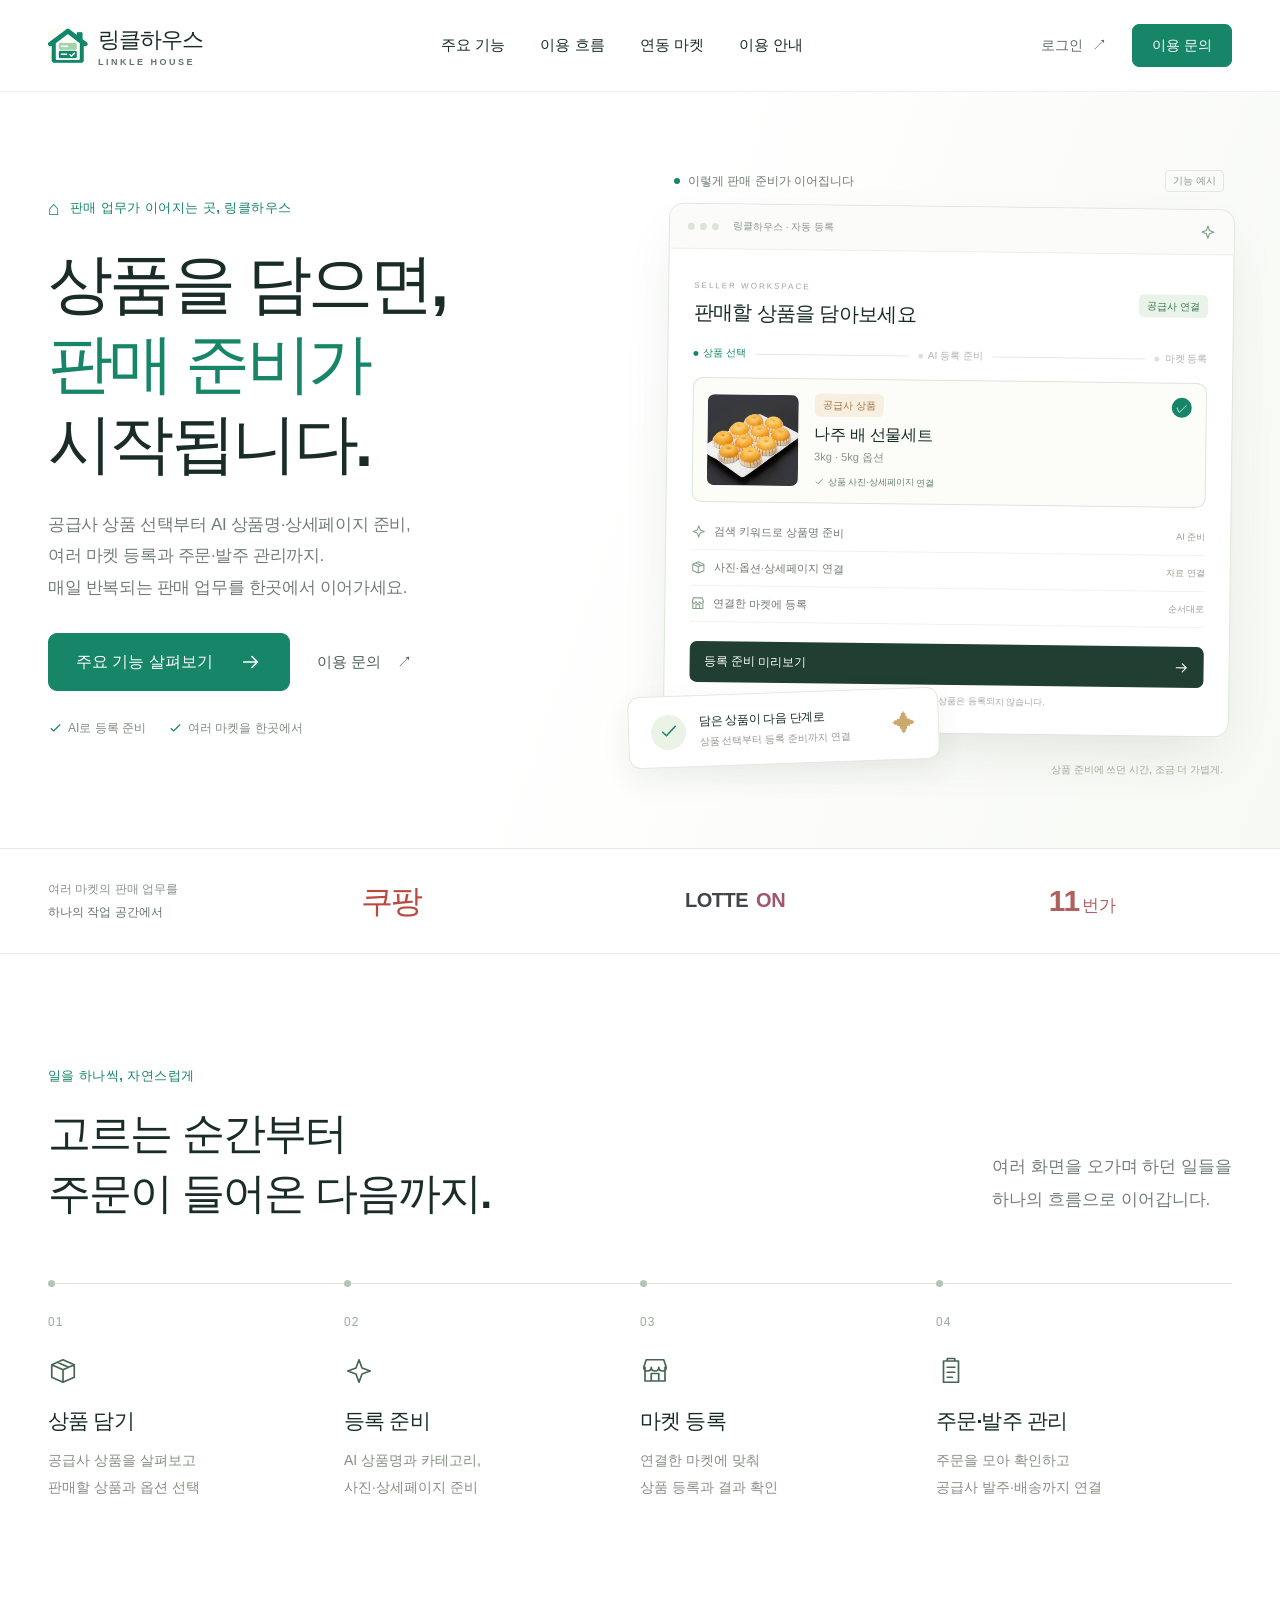
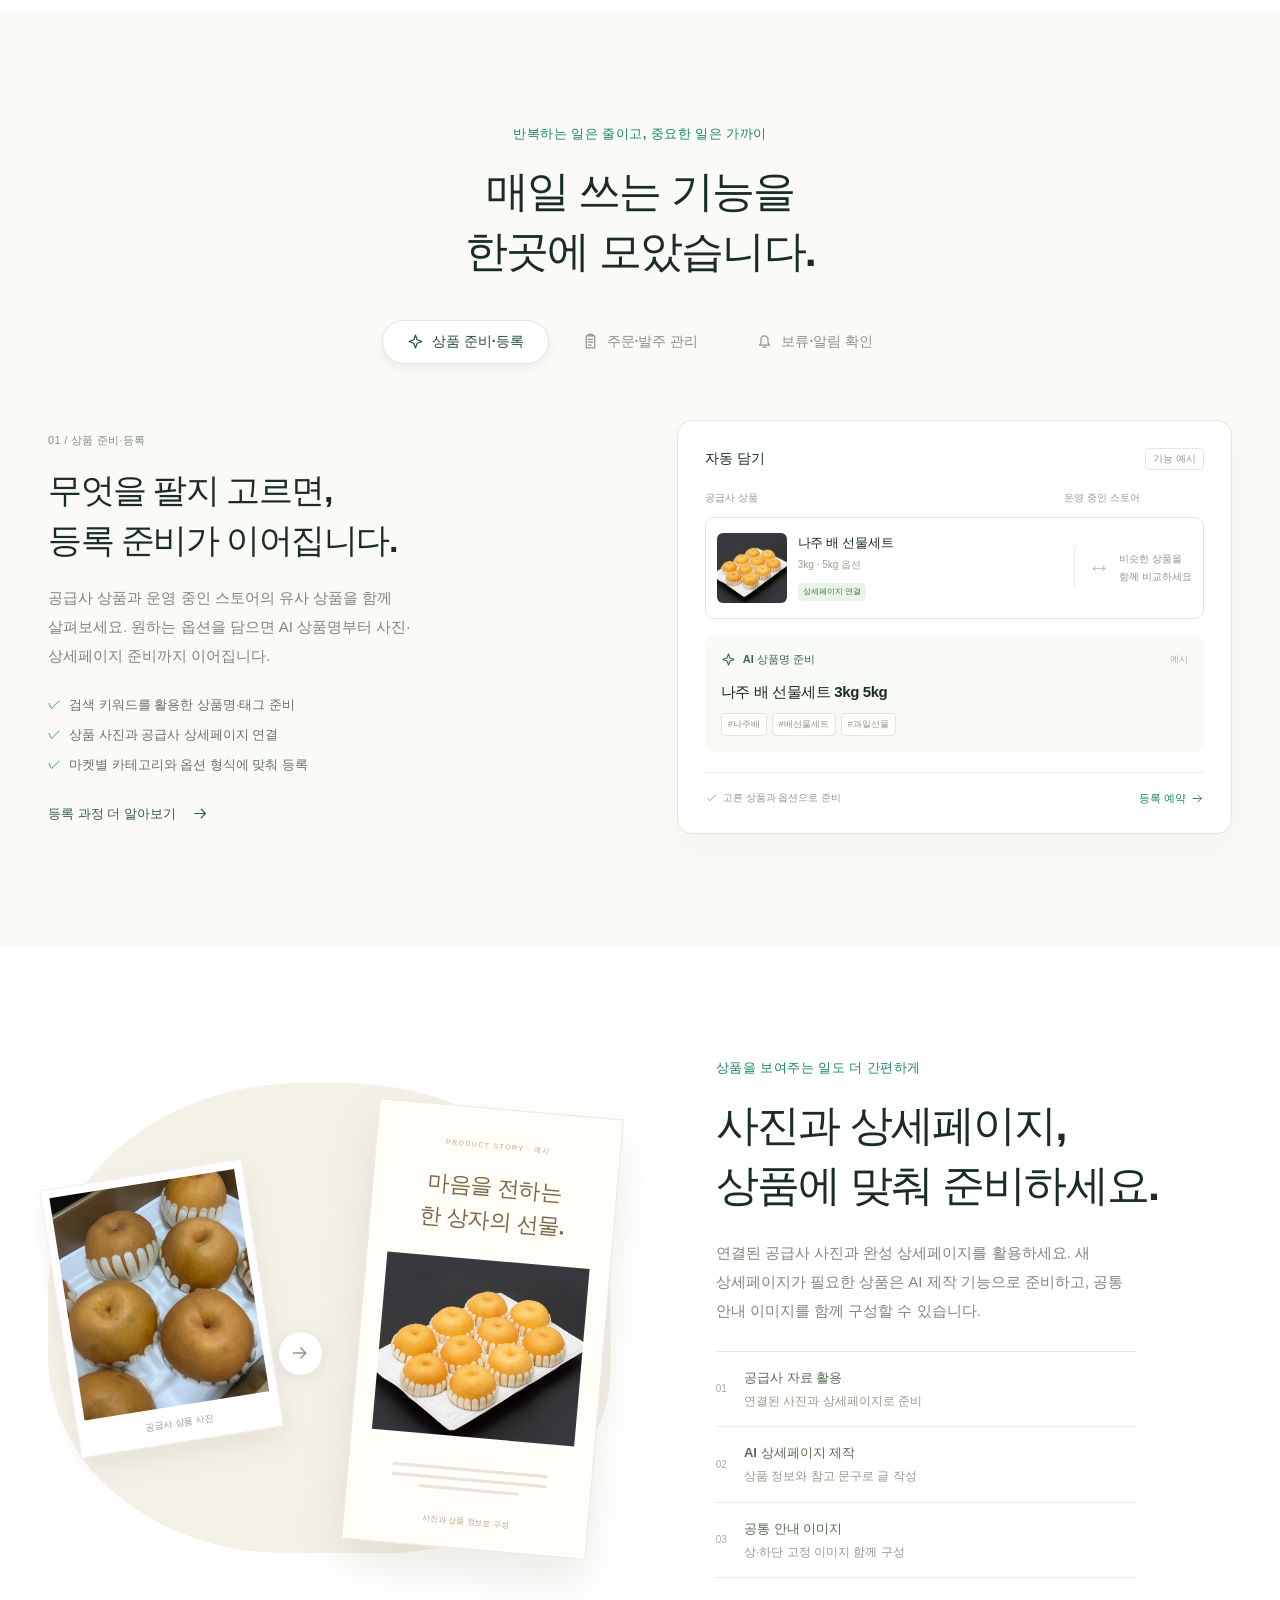
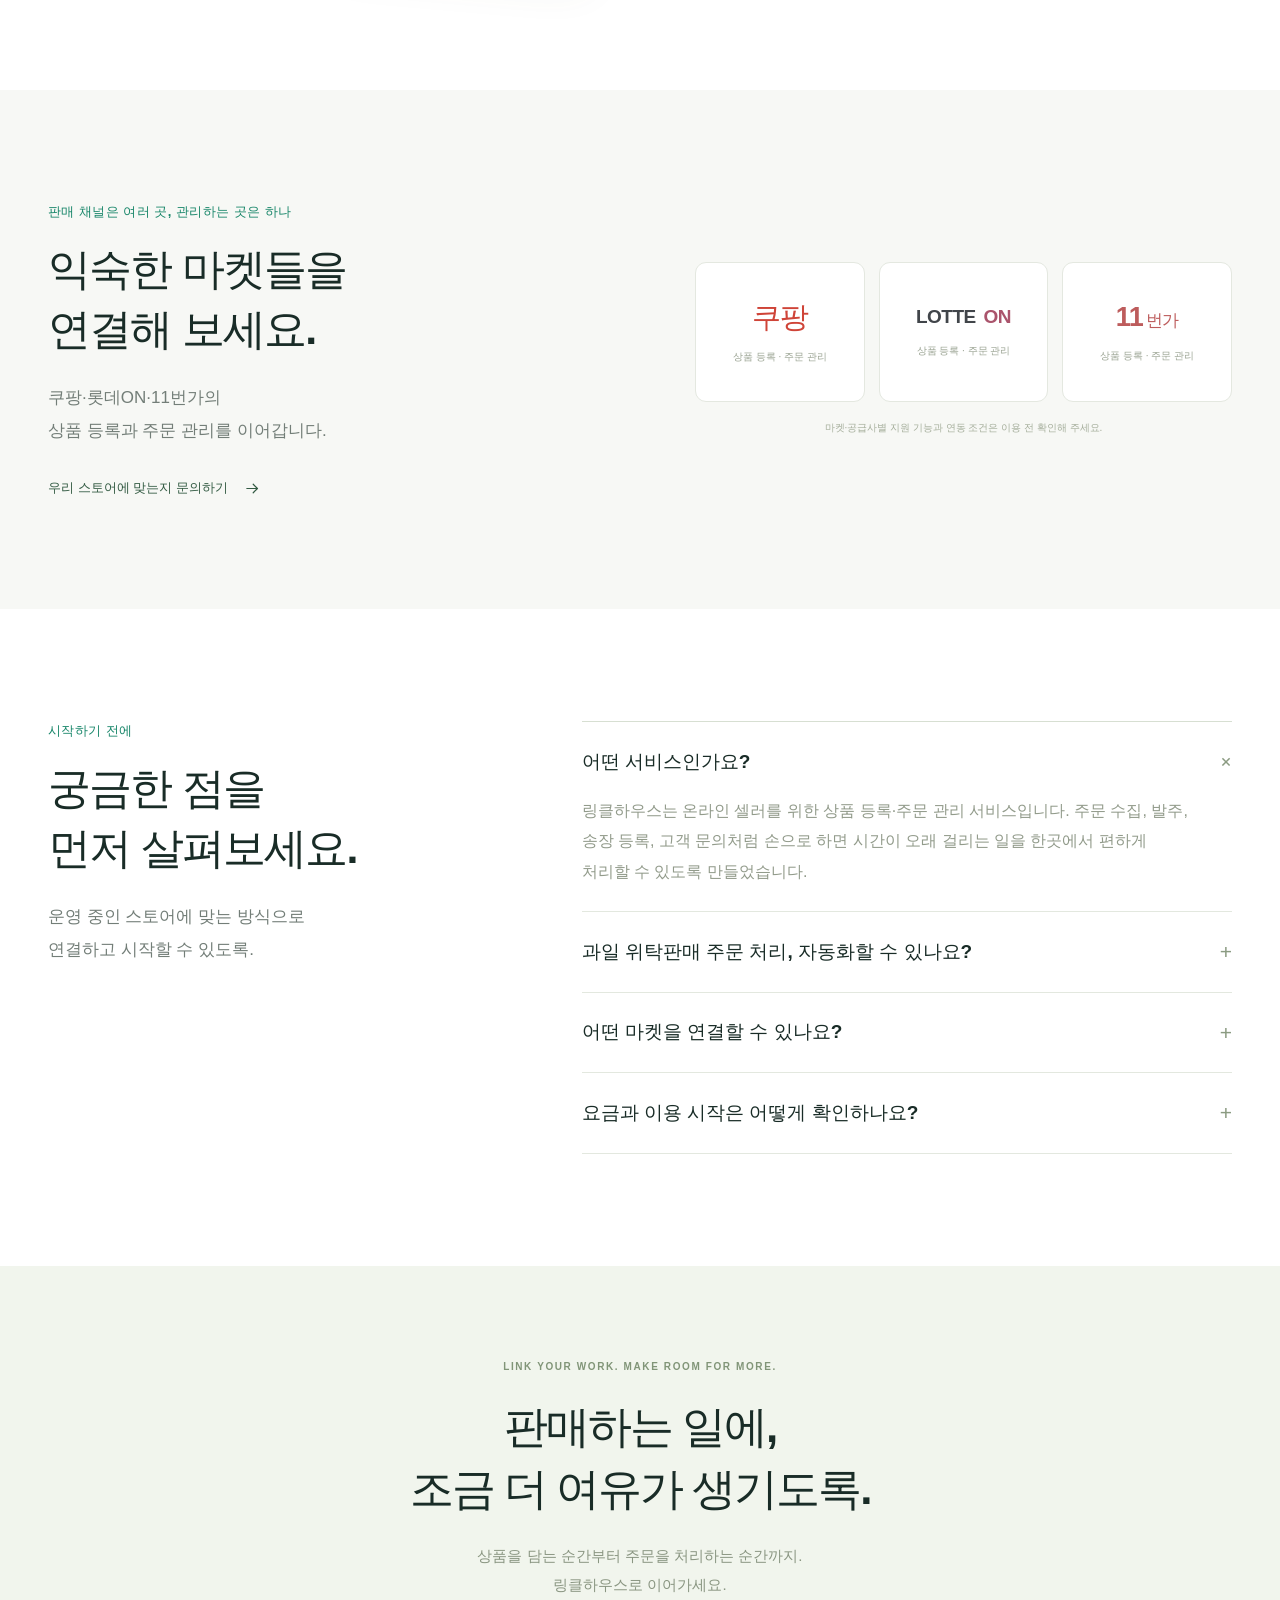
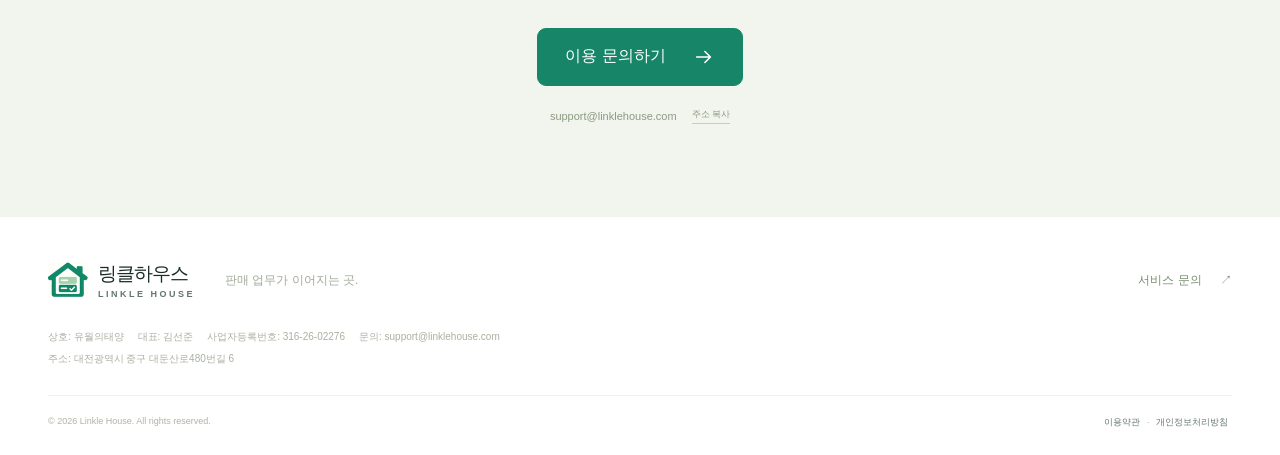
==== commit 3502447a: "개인정보처리방침 및 이용약관 페이지 신설, 푸터 링크 연결" ====
--- a/index.html
+++ b/index.html
@@ -164,7 +164,7 @@
     <section class="contact-section" id="contact"><div class="container contact-inner"><span class="eyebrow">LINK YOUR WORK. MAKE ROOM FOR MORE.</span><h2>판매하는 일에,<br>조금 더 여유가 생기도록.</h2><p>상품을 담는 순간부터 주문을 처리하는 순간까지.<br>링클하우스로 이어가세요.</p><a class="button" href="mailto:support@linklehouse.com?subject=%EB%A7%81%ED%81%B4%ED%95%98%EC%9A%B0%EC%8A%A4%20%EC%9D%B4%EC%9A%A9%20%EB%AC%B8%EC%9D%98">이용 문의하기 <svg class="icon"><use href="#i-arrow"/></svg></a><button class="email-copy" id="email-copy" aria-label="문의 이메일 주소 복사">support@linklehouse.com <span>주소 복사</span></button><p class="copy-status" id="copy-status" role="status"></p></div></section>
   </main>
 
-  <footer class="site-footer"><div class="container"><div class="footer-top"><a href="#" class="brand"><span class="brand-symbol"><img src="assets/logo-112.png" alt="" width="56" height="56" loading="lazy"></span><span>링클하우스<small>LINKLE HOUSE</small></span></a><p>판매 업무가 이어지는 곳.</p><a href="mailto:support@linklehouse.com">서비스 문의 <span>↗</span></a></div><div class="business-info"><span>상호: 유월의태양</span><span>대표: 김선준</span><span>사업자등록번호: 316-26-02276</span><span>문의: support@linklehouse.com</span><br><span>주소: 대전광역시 중구 대둔산로480번길 6</span></div><div class="footer-bottom"><span>© 2026 Linkle House. All rights reserved.</span><span>판매 업무가 이어지는 곳</span></div></div></footer>
+  <footer class="site-footer"><div class="container"><div class="footer-top"><a href="#" class="brand"><span class="brand-symbol"><img src="assets/logo-112.png" alt="" width="56" height="56" loading="lazy"></span><span>링클하우스<small>LINKLE HOUSE</small></span></a><p>판매 업무가 이어지는 곳.</p><a href="mailto:support@linklehouse.com">서비스 문의 <span>↗</span></a></div><div class="business-info"><span>상호: 유월의태양</span><span>대표: 김선준</span><span>사업자등록번호: 316-26-02276</span><span>문의: support@linklehouse.com</span><br><span>주소: 대전광역시 중구 대둔산로480번길 6</span></div><div class="footer-bottom"><span>© 2026 Linkle House. All rights reserved.</span><span class="footer-legal-links"><a href="terms.html">이용약관</a> · <a href="privacy.html"><strong>개인정보처리방침</strong></a></span></div></div></footer>
   <button class="back-top" aria-label="맨 위로 이동" hidden>↑</button>
   </body>
 </html>
--- a/style.css
+++ b/style.css
@@ -2,7 +2,7 @@
 *{box-sizing:border-box}body{margin:0;background:#fff}button,input{font:inherit}a{color:inherit;text-decoration:none}button{cursor:pointer}img{max-width:100%;height:auto}button,a{-webkit-tap-highlight-color:transparent}button:focus-visible,a:focus-visible,summary:focus-visible{outline:3px solid #d29652;outline-offset:5px}button:disabled{cursor:wait}.container{width:min(1240px,calc(100% - 96px));margin:auto}.icon{width:22px;height:22px;fill:none;stroke:currentColor;stroke-width:1.7;stroke-linecap:round;stroke-linejoin:round;flex-shrink:0}.svg-library{position:absolute;width:0;height:0;overflow:hidden}.skip-link{position:fixed;z-index:100;top:-100px;left:20px;background:var(--ink);color:#fff;padding:14px}.skip-link:focus{top:10px}[hidden]{display:none!important}.button{display:inline-flex;align-items:center;justify-content:center;gap:27px;min-height:58px;padding:0 27px;border:1px solid var(--jade);border-radius:9px;background:var(--jade);color:#fff;font-weight:700;font-size:16px;transition:background .2s,transform .2s}.button:hover{background:var(--jade-dark);border-color:var(--jade-dark);transform:translateY(-2px)}.button-small{min-height:43px;padding:0 19px;font-size:14px;border-radius:7px}.eyebrow{display:inline-flex;align-items:center;gap:9px;color:var(--jade);font-size:13px;font-weight:700;letter-spacing:.035em}.section{padding:112px 0}.section-heading h2,.feature-copy h2{font-size:43px;line-height:1.4;letter-spacing:-1.8px;margin:18px 0 23px;font-weight:750}.section-heading p{font-size:17px;color:var(--muted);line-height:1.9}.site-header{height:92px;position:sticky;top:0;z-index:30;background:rgba(255,255,255,.96);backdrop-filter:blur(16px);border-bottom:1px solid rgba(231,234,229,.65)}.header-inner{height:100%;display:flex;align-items:center;justify-content:space-between;gap:30px}.brand{display:flex;align-items:center;gap:10px;flex-shrink:0;font-size:22px;font-weight:800;letter-spacing:-1px}.brand small{display:block;font-size:9px;letter-spacing:2.5px;font-weight:600;margin-top:2px;color:#62766d}.brand-symbol{position:relative;display:block;width:40px;height:36px;overflow:hidden}.brand-symbol img{position:absolute;width:56px;max-width:none;left:-8px;top:-5px;mix-blend-mode:multiply}.desktop-nav{display:flex;align-items:center;gap:35px;font-size:15px;font-weight:600}.desktop-nav a:hover{color:var(--jade)}.header-actions{display:flex;gap:25px;align-items:center}.login-link{background:none;border:0;padding:8px 0;color:#616d66;font-size:14px}.login-link span{font-size:15px;margin-left:5px}.menu-toggle{display:none}.hero{padding:71px 0 76px;background:linear-gradient(110deg,#fff 46%,#f7f9f4 100%);overflow:hidden}.hero-grid{display:grid;grid-template-columns:1fr 1fr;align-items:center;gap:36px;min-height:574px}.tiny-house{font-size:20px;line-height:1}.hero h1{font-size:65px;line-height:1.23;letter-spacing:-3.6px;margin:25px 0 25px;font-weight:800}.hero h1>span{color:var(--jade)}.hero-description{font-size:17px;line-height:1.85;color:#737d77;margin:0 0 30px;letter-spacing:-.35px}.hero-buttons{display:flex;align-items:center;gap:27px}.text-button{display:flex;gap:16px;font-size:15px;font-weight:600;color:#4b5e54}.text-button:hover{color:var(--jade)}.hero-notes{display:flex;align-items:center;gap:22px;margin-top:29px;font-size:12px;color:#808a83}.hero-notes span{display:flex;gap:5px;align-items:center}.hero-notes .icon{width:15px;height:15px;color:var(--jade)}.hero-stage{position:relative;padding:0 0 45px 8px;transform:translateY(7px)}.stage-caption{display:flex;align-items:center;gap:8px;margin:0 8px 14px;font-size:12px;color:#6d7b71}.live-dot{width:6px;height:6px;background:var(--jade);border-radius:50%;display:inline-block}.example-tag{font-size:10px;line-height:1.4;color:#8c958d;padding:3px 7px;border:1px solid #e2e7df;border-radius:4px;white-space:nowrap;font-weight:400}.stage-caption .example-tag{margin-left:auto}.app-window{background:#fff;border:1px solid #dfe6dd;border-radius:15px;box-shadow:0 23px 60px -18px #25402b26;overflow:hidden;transform:rotate(.7deg)}.window-bar{height:45px;display:flex;align-items:center;gap:14px;padding:0 18px;border-bottom:1px solid #edf0e9;background:#fbfcf9;color:#8a948b;font-size:10px}.window-dots{display:flex;gap:5px}.window-dots i{width:7px;height:7px;border-radius:50%;background:#dce3d9}.window-bar>.icon{width:16px;height:16px;margin-left:auto;color:#7d9d86}.app-body{padding:25px}.app-heading{display:flex;align-items:center;justify-content:space-between;gap:8px}.micro-label{font-size:8px;letter-spacing:2px;color:#9ba699}.app-heading h2{font-size:20px;letter-spacing:-.7px;margin:7px 0 0}.badge{display:inline-block;border-radius:5px;padding:5px 8px;font-size:10px;line-height:1.3;font-weight:600;white-space:nowrap}.badge-soft{color:#367558;background:#eaf3e8}.badge-warm{color:#9d7747;background:#f7efdf}.badge-blue{color:#567ba1;background:#ebf1f7}.demo-steps{display:flex;align-items:center;gap:9px;padding:20px 0 17px;font-size:10px;color:#acb2ab}.demo-steps span{display:flex;align-items:center;gap:5px;white-space:nowrap}.demo-steps span:before{content:"";width:5px;height:5px;background:#dce1d7;border-radius:50%}.demo-steps span.active{color:var(--jade);font-weight:700}.demo-steps span.active:before{background:var(--jade)}.demo-steps i{height:1px;flex:1;background:#e6e9e0}.demo-product{display:flex;align-items:center;gap:16px;border:1px solid #dae6d8;background:#fcfdf9;border-radius:10px;padding:14px}.demo-product img{width:91px;height:91px;object-fit:cover;border-radius:7px}.demo-product h3{font-size:16px;margin:8px 0 4px;letter-spacing:-.3px}.demo-product p{font-size:11px;margin:0;color:#8a9389}.product-note{display:flex;align-items:center;gap:3px;font-size:9px;margin-top:11px;color:#608167}.product-note .icon{width:11px;height:11px}.selected-check{width:20px;height:20px;display:grid;place-items:center;background:var(--jade);color:#fff;font-size:12px;border-radius:50%;margin-left:auto;align-self:flex-start}.preparation-list{margin:12px 0 19px}.preparation-list>div{display:flex;justify-content:space-between;align-items:center;padding:10px 0;border-bottom:1px solid #f1f3ed;font-size:11px;color:#6c786d}.preparation-list>div span{display:flex;gap:8px;align-items:center}.preparation-list .icon{width:15px;height:15px;color:#87a28b}.preparation-list b{font-size:9px;font-weight:500;color:#93a08f}.demo-run{width:100%;border:0;background:#203e31;color:#fff;border-radius:7px;height:41px;padding:0 14px;display:flex;justify-content:space-between;align-items:center;font-size:12px;font-weight:600}.demo-run:hover{background:var(--jade)}.demo-run .icon{width:16px;height:16px}.demo-disclaimer{font-size:9px;text-align:center;color:#a2aaa0;margin:10px 0 0}.floating-note{position:absolute;left:-30px;bottom:15px;display:flex;align-items:center;gap:13px;background:#fff;border:1px solid #e5e9df;border-radius:12px;padding:17px 22px;box-shadow:0 12px 30px #2a412b12;transform:rotate(-2deg)}.note-icon{display:grid;place-items:center;width:35px;height:35px;background:#eaf3e5;color:var(--jade);border-radius:50%}.floating-note b{display:block;font-size:12px;letter-spacing:-.3px}.floating-note div>span{display:block;margin-top:5px;font-size:10px;color:#919b8d}.small-star{margin-left:30px;color:#cba86b;font-size:23px}.stage-footer{position:absolute;right:9px;bottom:2px;color:#a2aa9b;font-size:10px}.market-strip{border-top:1px solid var(--line);border-bottom:1px solid var(--line);padding:29px 0}.market-strip-inner{display:flex;align-items:center;gap:66px}.strip-label{color:#8c938e;font-size:12px;line-height:1.9;flex-shrink:0}.strip-label b{color:#637369;font-weight:500}.market-names{display:flex;justify-content:space-around;gap:30px;align-items:center;flex:1;filter:saturate(.82)}.market-names>span{white-space:nowrap}.market-naver{font-weight:750;color:#3d6e4e;font-size:18px;display:inline-flex;align-items:center;gap:8px}.market-naver>b{font-family:Arial,sans-serif;font-size:27px;color:#43a05c}.market-toss{font-size:30px;font-weight:800;letter-spacing:-1px;color:#4472a0}.market-toss small{font-size:14px;letter-spacing:0;font-weight:600}.market-eleven{color:#bd5c5c;font-size:30px;font-weight:800;font-family:Arial,sans-serif;letter-spacing:-2px}.market-eleven span{font-size:17px;letter-spacing:-.5px;margin-left:4px}.market-lotte{font-family:Arial,sans-serif;color:#41454a;font-size:20px;font-weight:700;letter-spacing:-.5px}.market-lotte b{color:#aa546c;margin-left:3px}
 .market-coupang{display:inline-flex;align-items:center;justify-content:center;font-family:inherit;color:#cf4438;font-size:32px;font-weight:800;line-height:1.2;letter-spacing:-.055em;white-space:nowrap}.horizontal-heading{display:flex;justify-content:space-between;align-items:flex-end}.horizontal-heading h2{margin-bottom:0}.horizontal-heading>p{margin:0 0 7px}.flow-line{display:grid;grid-template-columns:repeat(4,1fr);margin-top:60px;border-top:1px solid #dfe5dc}.flow-line article{position:relative;padding:28px 25px 0 0}.flow-line article:before{position:absolute;content:"";width:7px;height:7px;border-radius:50%;background:#b4c4b6;top:-4px;left:0}.step-number{font-family:Arial,sans-serif;font-size:12px;letter-spacing:1px;color:#9aaa9b}.flow-icon{display:block;width:30px;height:30px;margin:26px 0 21px;fill:none;stroke:#466553;stroke-width:1.35;stroke-linecap:round;stroke-linejoin:round}.flow-line h3{font-size:21px;margin:0 0 12px;letter-spacing:-.8px}.flow-line p{font-size:14px;line-height:1.9;color:#859083;margin:0}.feature-section{background:var(--paper)}.centered{text-align:center}.centered h2{margin-bottom:38px}.feature-tabs{display:flex;gap:8px;justify-content:center;margin:0 0 56px}.feature-tabs button{display:flex;align-items:center;gap:8px;border:1px solid transparent;background:transparent;border-radius:50px;padding:12px 24px;color:#8a9289;font-size:14px;font-weight:600;transition:all .2s}.feature-tabs .icon{width:17px;height:17px}.feature-tabs button[aria-selected=true]{background:#fff;color:#234d3b;border-color:#e1e8dd;box-shadow:0 4px 10px #203d2610}.feature-tabs button:hover{color:var(--jade)}.feature-panel{display:grid;grid-template-columns:1fr 1.05fr;gap:100px;align-items:center;min-height:385px}.section-index{font-size:11px;color:#7f947f;letter-spacing:.3px}.feature-copy h3{font-size:34px;line-height:1.45;letter-spacing:-1.5px;margin:18px 0}.feature-copy>p{color:#7f877c;font-size:15px;line-height:1.95;max-width:425px;margin:0 0 25px}.check-list{padding:0;margin:0 0 30px;list-style:none}.check-list li{position:relative;padding-left:21px;margin:12px 0;font-size:13px;color:#637462}.check-list li:before{content:"✓";color:var(--jade);position:absolute;left:0}.inline-link{display:inline-flex;align-items:center;gap:16px;font-size:13px;color:#335b43;font-weight:700}.inline-link .icon{width:17px;height:17px}.inline-link:hover{color:var(--jade)}.feature-visual{padding:27px;background:white;border:1px solid #e1e6dc;border-radius:15px;box-shadow:0 15px 35px #36503608}.mini-topline{display:flex;align-items:center;justify-content:space-between;padding:0 0 21px;font-size:14px}.compare-labels{display:grid;grid-template-columns:1fr 140px;color:#929c8e;font-size:10px;margin-bottom:12px}.compare-product{display:flex;align-items:center;border:1px solid #e2e8dd;padding:15px 11px;border-radius:9px;gap:12px}.supplier-side{display:flex;align-items:center;gap:11px;flex:1}.supplier-side img{width:70px;height:70px;border-radius:6px;object-fit:cover}.supplier-side h4{font-size:13px;margin:0 0 6px;letter-spacing:-.3px}.supplier-side p{font-size:10px;margin:0 0 8px;color:#9aa291}.supplier-side .badge{font-size:8px;padding:4px 5px}.store-side{font-size:10px;line-height:1.8;color:#8b9786;display:flex;align-items:center;gap:9px;border-left:1px solid #e7ede1;padding-left:12px}.compare-mark{font-size:23px;color:#b7c7ad}.name-preview{margin-top:17px;border-radius:8px;background:#f8faf4;padding:16px}.name-preview>div:first-child{display:flex;align-items:center;gap:7px;font-size:11px;color:#3c6b4b}.name-preview .icon{width:15px;height:15px}.name-preview>div:first-child>span{margin-left:auto;font-size:9px;color:#a5ad9e}.name-preview>p{font-size:15px;font-weight:700;margin:16px 0 11px;letter-spacing:-.4px}.keyword-tags{display:flex;gap:5px;flex-wrap:wrap}.keyword-tags span{font-size:9px;border:1px solid #e2e8d9;background:white;border-radius:4px;padding:4px 6px;color:#8a9a7c}.visual-bottom{display:flex;align-items:center;gap:9px;justify-content:space-between;border-top:1px solid #eef1e8;padding-top:18px;margin-top:20px;font-size:10px;color:#8a9981}.visual-bottom>span,.visual-bottom>b{display:flex;gap:5px;align-items:center}.visual-bottom .icon{width:13px;height:13px}.visual-bottom>span+span,.visual-bottom>b{color:var(--jade);font-size:11px;font-weight:700}.order-row{display:flex;gap:13px;align-items:center;border-top:1px solid #eef1e8;padding:15px 0}.market-dot{width:35px;height:35px;display:grid;place-items:center;flex-shrink:0;border-radius:9px;font-size:17px;font-weight:800;font-family:Arial,sans-serif}.naver-dot{color:#37834e;background:#edf7e9}.toss-dot{color:#5b83ac;background:#edf2f8}.eleven-dot{color:#bc6262;background:#faeeee}.lotte-dot{color:#ae6076;background:#f8edf1}
 .coupang-dot{font-family:inherit;color:#cf4438;background:#fff0ec}.order-row>div{flex:1}.order-row b{font-size:12px}.order-row p{color:#a0a898;font-size:10px;margin:5px 0 0}.review-product{display:flex;align-items:center;gap:15px;margin-bottom:20px}.review-product img{width:65px;height:65px;object-fit:cover;border-radius:8px}.review-product h4{margin:0 0 9px;font-size:14px}.reason-box{background:#faf6ef;border:1px solid #eee6d7;border-radius:9px;padding:19px}.reason-title{font-size:9px;color:#b69970}.reason-box h4{font-size:13px;line-height:1.7;margin:8px 0;color:#856d4e}.reason-box p{font-size:11px;color:#a39681;line-height:1.8;margin:0}.notification-example{display:flex;align-items:center;gap:12px;padding:20px 0 0}.notification-example>.icon{color:#739386;width:20px;height:20px}.notification-example b{font-size:11px}.notification-example p{font-size:10px;margin:6px 0;color:#a1aa9a}.detail-grid{display:grid;grid-template-columns:1.1fr 1fr;align-items:center;gap:100px}.detail-composition{height:470px;position:relative;background:#f4f1e9;border-radius:45% 48% 40% 42%;margin-right:5px}.photo-stack{position:absolute;width:205px;left:2%;top:90px;padding:8px 8px 12px;background:white;transform:rotate(-9deg);box-shadow:0 13px 25px #6b5e4118;border:1px solid #f1ece3}.photo-stack img{width:100%;height:225px;object-fit:cover}.photo-stack>span{font-size:9px;color:#9a9487;display:block;margin-top:7px;text-align:center}.detail-page-example{position:absolute;width:245px;background:#fffef9;border:1px solid #ede7dc;right:1%;top:25px;text-align:center;padding:25px 20px 20px;box-shadow:0 22px 45px #6b5e4120;transform:rotate(5deg)}.detail-eyebrow{font-size:7px;letter-spacing:1.4px;color:#bba782}.detail-page-example h3{font-size:22px;line-height:1.55;font-weight:600;color:#7e6847;margin:18px 0 22px;letter-spacing:-.5px}.detail-page-example>img{height:178px;width:100%;object-fit:cover}.detail-lines{padding:20px 7px 12px}.detail-lines i{display:block;height:3px;background:#e9e4da;margin:7px auto;max-width:155px}.detail-lines i:last-child{max-width:100px}.detail-label{font-size:8px;color:#b4a68d}.photo-connection{position:absolute;left:41%;top:53%;display:grid;place-items:center;width:43px;height:43px;border-radius:50%;background:#fff;color:#8a9a7f;box-shadow:0 3px 15px #726b5322;z-index:2}.photo-connection .icon{width:20px;height:20px}.detail-points{border-top:1px solid var(--line);max-width:420px}.detail-points>div{display:flex;gap:17px;padding:15px 0;border-bottom:1px solid var(--line);align-items:center}.detail-points>div>span{font-size:10px;color:#a1af96}.detail-points p{font-size:12px;line-height:1.7;color:#929b8a;margin:0}.detail-points b{font-size:13px;display:block;font-weight:600;color:#556d50;margin-bottom:2px}.market-section{background:#f7f8f5}.markets-grid{display:grid;grid-template-columns:1fr 1fr;gap:110px;align-items:center}.market-grid{display:grid;grid-template-columns:repeat(3,minmax(0,1fr));gap:14px}.market-grid>div{background:#fff;border:1px solid #e4e8e0;border-radius:11px;padding:32px 16px;text-align:center;min-height:140px;display:flex;align-items:center;justify-content:center;flex-direction:column}.market-grid>div>p{font-size:10px;color:#9aa392;margin:16px 0 0}.market-grid .market-naver{font-size:15px}.market-grid .market-naver b{font-size:24px}.market-grid .market-toss{font-size:27px}.market-grid .market-eleven{font-size:27px}.market-grid .market-lotte{font-size:19px}
-.market-grid .market-coupang{font-size:29px}.market-footnote{grid-column:1/-1;font-size:10px;color:#a4ad9a;line-height:1.8;margin:3px 0 0;text-align:center}.markets-grid .inline-link{margin-top:15px}.guide-grid{display:grid;grid-template-columns:.8fr 1.2fr;gap:100px}.faq-list{border-top:1px solid #d7dfd2}.faq-list details{border-bottom:1px solid #e3e8df;padding:22px 0}.faq-list summary{list-style:none;cursor:pointer;display:flex;align-items:center;justify-content:space-between;gap:20px;font-size:19px;font-weight:600;line-height:1.7}.faq-list summary::-webkit-details-marker{display:none}.faq-list summary span{color:#8b9b82;font-size:21px;font-weight:400;flex-shrink:0}.faq-list details[open] summary span{transform:rotate(45deg)}.faq-list details>p{font-size:16px;color:#929b8b;line-height:1.9;margin:16px 33px 2px 0}.contact-section{background:#f1f5ed;padding:90px 0 65px;position:relative;overflow:hidden}.contact-inner{text-align:center;position:relative}.contact-inner>.eyebrow{font-size:10px;letter-spacing:1.6px;color:#819578}.contact-inner h2{font-size:44px;line-height:1.4;letter-spacing:-2px;margin:22px 0}.contact-inner>p{font-size:15px;line-height:1.95;color:#8a9682;margin:0 0 28px}.contact-inner>.button{min-width:200px}.email-copy{display:flex;align-items:center;justify-content:center;gap:15px;margin:21px auto 0;border:0;background:transparent;color:#8b9a82;font-size:11px;cursor:pointer}.email-copy span{border-bottom:1px solid #c4cfbb;font-size:9px;padding-bottom:2px}.contact-inner>.copy-status{height:19px;margin:8px 0 0;font-size:10px;color:var(--jade)}.site-footer{padding:43px 0 26px}.footer-top{display:flex;align-items:center;gap:30px;margin-bottom:25px}.footer-top .brand{font-size:19px}.footer-top>p{font-size:12px;color:#a0aa98}.footer-top>a:last-child{margin-left:auto;font-size:12px;color:#7b8d71}.footer-top>a:last-child span{margin-left:15px}.business-info{font-size:10px;color:#a9b09f;line-height:2.2}.business-info span{margin-right:14px}.footer-bottom{display:flex;justify-content:space-between;padding-top:20px;margin-top:25px;border-top:1px solid #eff1ea;font-size:9px;color:#acb4a2}.back-top{position:fixed;right:25px;bottom:25px;border:1px solid #dce5d7;width:42px;height:42px;border-radius:50%;background:rgba(255,255,255,.95);color:#79916e;box-shadow:0 4px 12px #3e5a3010;z-index:20}dialog{border:1px solid #e3e9dc;border-radius:18px;padding:44px;width:min(460px,calc(100% - 32px));color:var(--ink);box-shadow:0 25px 100px #153f2633}dialog::backdrop{background:#1c302755;backdrop-filter:blur(5px)}.dialog-close{position:absolute;right:15px;top:12px;background:none;border:0;font-size:27px;font-weight:300;color:#92a085}.dialog-close:hover{color:var(--jade)}dialog h2{font-size:25px;letter-spacing:-1px;margin:18px 0}dialog p{font-size:14px;color:#89977e;line-height:1.9}dialog .button{font-size:14px;min-height:48px;margin-top:12px}dialog .dialog-note{font-size:10px;margin-top:21px}.demo-success{display:flex;flex-direction:column;align-items:center;justify-content:center;min-height:277px;text-align:center}.success-circle{background:#ecf4e6;color:var(--jade);border-radius:50%;width:58px;height:58px;display:grid;place-items:center;margin-bottom:13px}.success-circle .icon{width:28px;height:28px}.demo-success h3{font-size:19px;margin:6px 0 9px}.demo-success p{font-size:11px;line-height:1.9;color:#96a08b;margin:0}.demo-mini-markets{display:flex;gap:6px;flex-wrap:wrap;justify-content:center;margin-top:19px}.demo-mini-markets span{font-size:9px;color:#729063;background:#f4f7ee;border:1px solid #e6eddd;padding:6px 8px;border-radius:5px}.demo-progress-label{padding:13px 0 0;text-align:center;font-size:10px;color:#6c8c60}.demo-run.running{background:#77906e}.mobile-menu{display:none}
+.market-grid .market-coupang{font-size:29px}.market-footnote{grid-column:1/-1;font-size:10px;color:#a4ad9a;line-height:1.8;margin:3px 0 0;text-align:center}.markets-grid .inline-link{margin-top:15px}.guide-grid{display:grid;grid-template-columns:.8fr 1.2fr;gap:100px}.faq-list{border-top:1px solid #d7dfd2}.faq-list details{border-bottom:1px solid #e3e8df;padding:22px 0}.faq-list summary{list-style:none;cursor:pointer;display:flex;align-items:center;justify-content:space-between;gap:20px;font-size:19px;font-weight:600;line-height:1.7}.faq-list summary::-webkit-details-marker{display:none}.faq-list summary span{color:#8b9b82;font-size:21px;font-weight:400;flex-shrink:0}.faq-list details[open] summary span{transform:rotate(45deg)}.faq-list details>p{font-size:16px;color:#929b8b;line-height:1.9;margin:16px 33px 2px 0}.contact-section{background:#f1f5ed;padding:90px 0 65px;position:relative;overflow:hidden}.contact-inner{text-align:center;position:relative}.contact-inner>.eyebrow{font-size:10px;letter-spacing:1.6px;color:#819578}.contact-inner h2{font-size:44px;line-height:1.4;letter-spacing:-2px;margin:22px 0}.contact-inner>p{font-size:15px;line-height:1.95;color:#8a9682;margin:0 0 28px}.contact-inner>.button{min-width:200px}.email-copy{display:flex;align-items:center;justify-content:center;gap:15px;margin:21px auto 0;border:0;background:transparent;color:#8b9a82;font-size:11px;cursor:pointer}.email-copy span{border-bottom:1px solid #c4cfbb;font-size:9px;padding-bottom:2px}.contact-inner>.copy-status{height:19px;margin:8px 0 0;font-size:10px;color:var(--jade)}.site-footer{padding:43px 0 26px}.footer-top{display:flex;align-items:center;gap:30px;margin-bottom:25px}.footer-top .brand{font-size:19px}.footer-top>p{font-size:12px;color:#a0aa98}.footer-top>a:last-child{margin-left:auto;font-size:12px;color:#7b8d71}.footer-top>a:last-child span{margin-left:15px}.business-info{font-size:10px;color:#a9b09f;line-height:2.2}.business-info span{margin-right:14px}.footer-bottom{display:flex;justify-content:space-between;padding-top:20px;margin-top:25px;border-top:1px solid #eff1ea;font-size:9px;color:#acb4a2}.footer-legal-links a{color:#62766d;text-decoration:none;margin:0 4px}.footer-legal-links a:hover{color:var(--jade);text-decoration:underline}.back-top{position:fixed;right:25px;bottom:25px;border:1px solid #dce5d7;width:42px;height:42px;border-radius:50%;background:rgba(255,255,255,.95);color:#79916e;box-shadow:0 4px 12px #3e5a3010;z-index:20}dialog{border:1px solid #e3e9dc;border-radius:18px;padding:44px;width:min(460px,calc(100% - 32px));color:var(--ink);box-shadow:0 25px 100px #153f2633}dialog::backdrop{background:#1c302755;backdrop-filter:blur(5px)}.dialog-close{position:absolute;right:15px;top:12px;background:none;border:0;font-size:27px;font-weight:300;color:#92a085}.dialog-close:hover{color:var(--jade)}dialog h2{font-size:25px;letter-spacing:-1px;margin:18px 0}dialog p{font-size:14px;color:#89977e;line-height:1.9}dialog .button{font-size:14px;min-height:48px;margin-top:12px}dialog .dialog-note{font-size:10px;margin-top:21px}.demo-success{display:flex;flex-direction:column;align-items:center;justify-content:center;min-height:277px;text-align:center}.success-circle{background:#ecf4e6;color:var(--jade);border-radius:50%;width:58px;height:58px;display:grid;place-items:center;margin-bottom:13px}.success-circle .icon{width:28px;height:28px}.demo-success h3{font-size:19px;margin:6px 0 9px}.demo-success p{font-size:11px;line-height:1.9;color:#96a08b;margin:0}.demo-mini-markets{display:flex;gap:6px;flex-wrap:wrap;justify-content:center;margin-top:19px}.demo-mini-markets span{font-size:9px;color:#729063;background:#f4f7ee;border:1px solid #e6eddd;padding:6px 8px;border-radius:5px}.demo-progress-label{padding:13px 0 0;text-align:center;font-size:10px;color:#6c8c60}.demo-run.running{background:#77906e}.mobile-menu{display:none}
 @media(min-width:1500px){.hero{padding-top:85px;padding-bottom:90px}.hero h1{font-size:71px}.hero-grid{gap:70px}.hero-stage{padding-left:0}}
 @media(max-width:1100px){.container{width:calc(100% - 64px)}.desktop-nav{gap:22px;font-size:13px}.header-actions{gap:18px}.hero h1{font-size:55px;letter-spacing:-2.8px}.hero-description{font-size:15px}.hero-grid{gap:25px}.hero-buttons{gap:18px}.hero-buttons>.button{font-size:14px;padding:0 18px;gap:16px}.hero-notes{gap:12px;font-size:10px}.app-body{padding:20px}.app-heading h2{font-size:17px}.demo-product{gap:10px;padding:11px}.demo-product img{width:72px;height:82px}.demo-product h3{font-size:13px}.product-note{font-size:8px}.demo-steps{gap:6px;font-size:9px}.floating-note{left:-12px;padding:14px 17px}.market-strip-inner{gap:30px}.market-names{gap:15px}.market-naver{font-size:15px}.market-toss{font-size:25px}.market-lotte{font-size:18px}.feature-panel{gap:50px}.feature-visual{padding:22px}.store-side{font-size:9px;padding-left:8px}.supplier-side{gap:8px}.supplier-side img{width:58px;height:65px}.supplier-side h4{font-size:11px}.compare-labels{grid-template-columns:1fr 120px}.feature-copy h3{font-size:30px}.detail-grid{gap:60px}.detail-composition{height:415px}.photo-stack{width:175px}.photo-stack img{height:210px}.detail-page-example{width:210px;right:0}.detail-page-example h3{font-size:21px}.detail-page-example>img{height:155px}.section-heading h2,.feature-copy h2{font-size:37px}.markets-grid{gap:60px}.guide-grid{gap:60px}}
 @media(max-width:800px){:root{scroll-padding-top:90px}.container{width:calc(100% - 44px)}.site-header{height:76px}.brand{font-size:20px}.desktop-nav{display:none}.header-actions{gap:18px}.login-link{font-size:12px}.menu-toggle{display:flex;flex-direction:column;justify-content:center;gap:5px;width:24px;height:32px;border:0;background:none;padding:0}.menu-toggle span{height:1.5px;width:22px;background:var(--ink);transition:transform .2s}.menu-toggle[aria-expanded=true] span:first-child{transform:translateY(3px) rotate(45deg)}.menu-toggle[aria-expanded=true] span:last-child{transform:translateY(-3.5px) rotate(-45deg)}.mobile-menu{display:flex;position:absolute;top:76px;left:0;width:100%;padding:20px 24px 25px;background:#fff;border-bottom:1px solid #e3e9df;flex-direction:column;gap:23px;box-shadow:0 15px 20px #213e2408;font-size:14px}.hero{padding:54px 0 48px}.hero-grid{grid-template-columns:1fr;gap:52px;max-width:580px}.hero-copy{text-align:center}.hero h1{font-size:57px;letter-spacing:-2.7px}.hero h1 br:nth-of-type(2){display:none}.hero h1>span:after{content:" "}.hero-description{font-size:15px}.hero-buttons,.hero-notes{justify-content:center}.hero-stage{max-width:500px;margin:auto;width:100%;padding-left:10px;padding-right:10px;padding-bottom:45px}.stage-caption{margin-left:4px;margin-right:4px}.app-body{padding:25px}.app-heading h2{font-size:20px}.demo-steps{font-size:11px;gap:10px}.demo-product img{width:95px;height:95px}.demo-product h3{font-size:16px}.demo-product p{font-size:11px}.product-note{font-size:10px}.demo-product{padding:14px;gap:16px}.demo-run{height:43px;font-size:12px}.preparation-list>div{font-size:12px}.floating-note{left:0;bottom:10px}.stage-footer{right:10px;bottom:-6px}.market-strip{padding:27px 0}.market-strip-inner{flex-direction:column;gap:20px}.strip-label{text-align:center;font-size:12px}.strip-label br{display:none}.strip-label b{margin-left:7px}.market-names{width:100%;flex-wrap:wrap;justify-content:center;column-gap:35px;row-gap:20px}.market-names>span{min-width:130px;justify-content:center;text-align:center}.section{padding:76px 0}.section-heading h2,.feature-copy h2{font-size:35px;letter-spacing:-1.5px}.section-heading>p{font-size:14px}.horizontal-heading{display:block}.horizontal-heading>p{margin:22px 0 0}.flow-line{margin-top:37px;grid-template-columns:repeat(2,1fr);row-gap:28px}.flow-line article{padding-top:22px}.flow-line article:nth-child(3),.flow-line article:nth-child(4){border-top:1px solid #e4e9de}.flow-line h3{font-size:19px}.flow-line p{font-size:13px}.flow-icon{margin:18px 0}.feature-tabs{margin-bottom:35px;gap:0}.feature-tabs button{padding:11px 15px;font-size:12px;gap:5px}.feature-tabs .icon{width:15px;height:15px}.feature-panel{grid-template-columns:1fr;gap:32px;max-width:530px;margin:auto}.feature-copy h3{font-size:29px}.feature-copy>p{font-size:14px;max-width:none}.feature-visual{padding:24px}.supplier-side img{width:75px;height:75px}.supplier-side h4{font-size:13px}.compare-labels{grid-template-columns:1fr 145px}.compare-product{padding:15px}.store-side{font-size:10px;gap:13px;padding-left:15px}.detail-grid{grid-template-columns:1fr;gap:43px;max-width:530px}.detail-composition{order:2;width:100%;max-width:460px;margin:auto;height:440px}.detail-page-example{width:235px;right:0}.detail-page-example>img{height:172px}.photo-stack{width:190px;left:2%}.photo-stack img{height:230px}.detail-points{max-width:none}.markets-grid{grid-template-columns:1fr;gap:27px;max-width:530px}.market-grid>div{padding:27px 15px;min-height:135px}.guide-grid{grid-template-columns:1fr;gap:22px;max-width:530px}.faq-list summary{font-size:17px}.faq-list details>p{font-size:15px}.contact-section{padding:70px 0 50px}.contact-inner h2{font-size:36px}.contact-inner>p{font-size:14px}.footer-top{gap:16px;flex-wrap:wrap}.footer-top>p{display:none}.footer-top>a:last-child{font-size:11px}.footer-bottom{font-size:8px;gap:15px}.business-info{font-size:9px}.site-footer{padding-top:32px}}
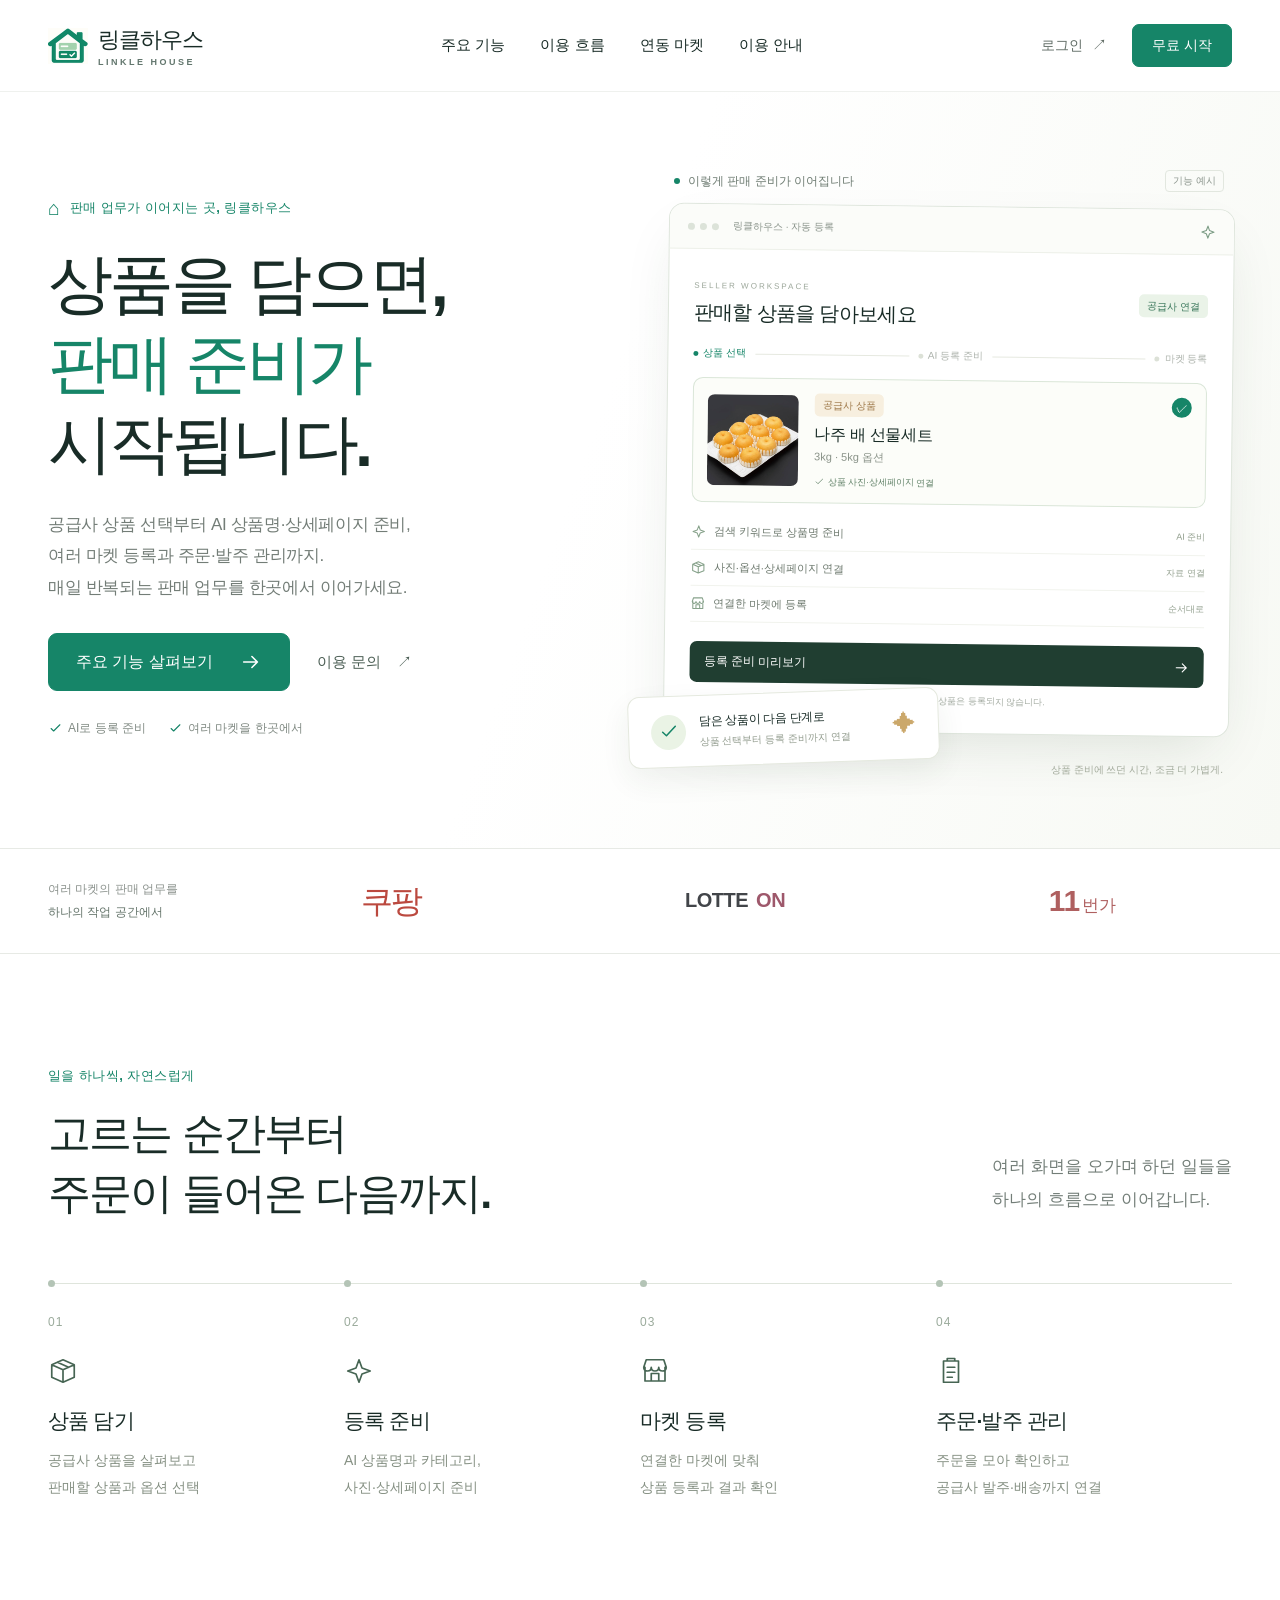
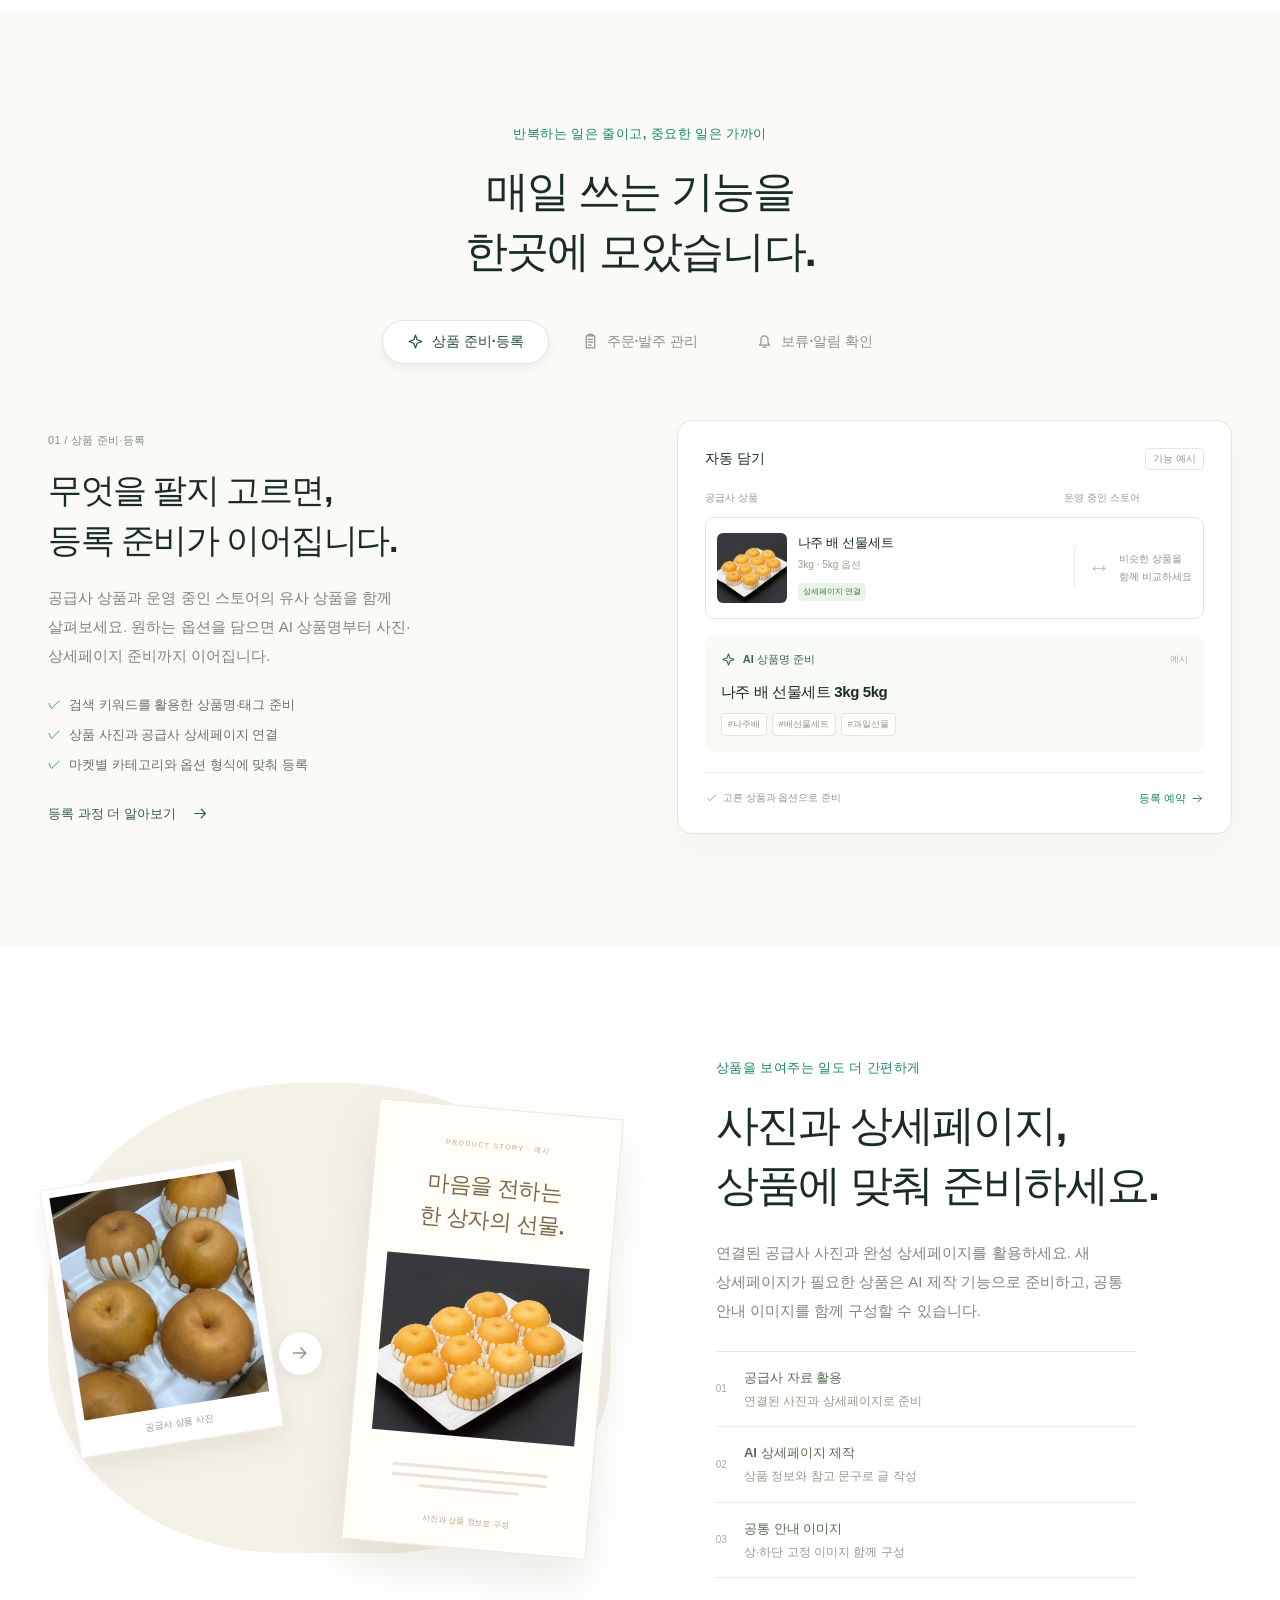
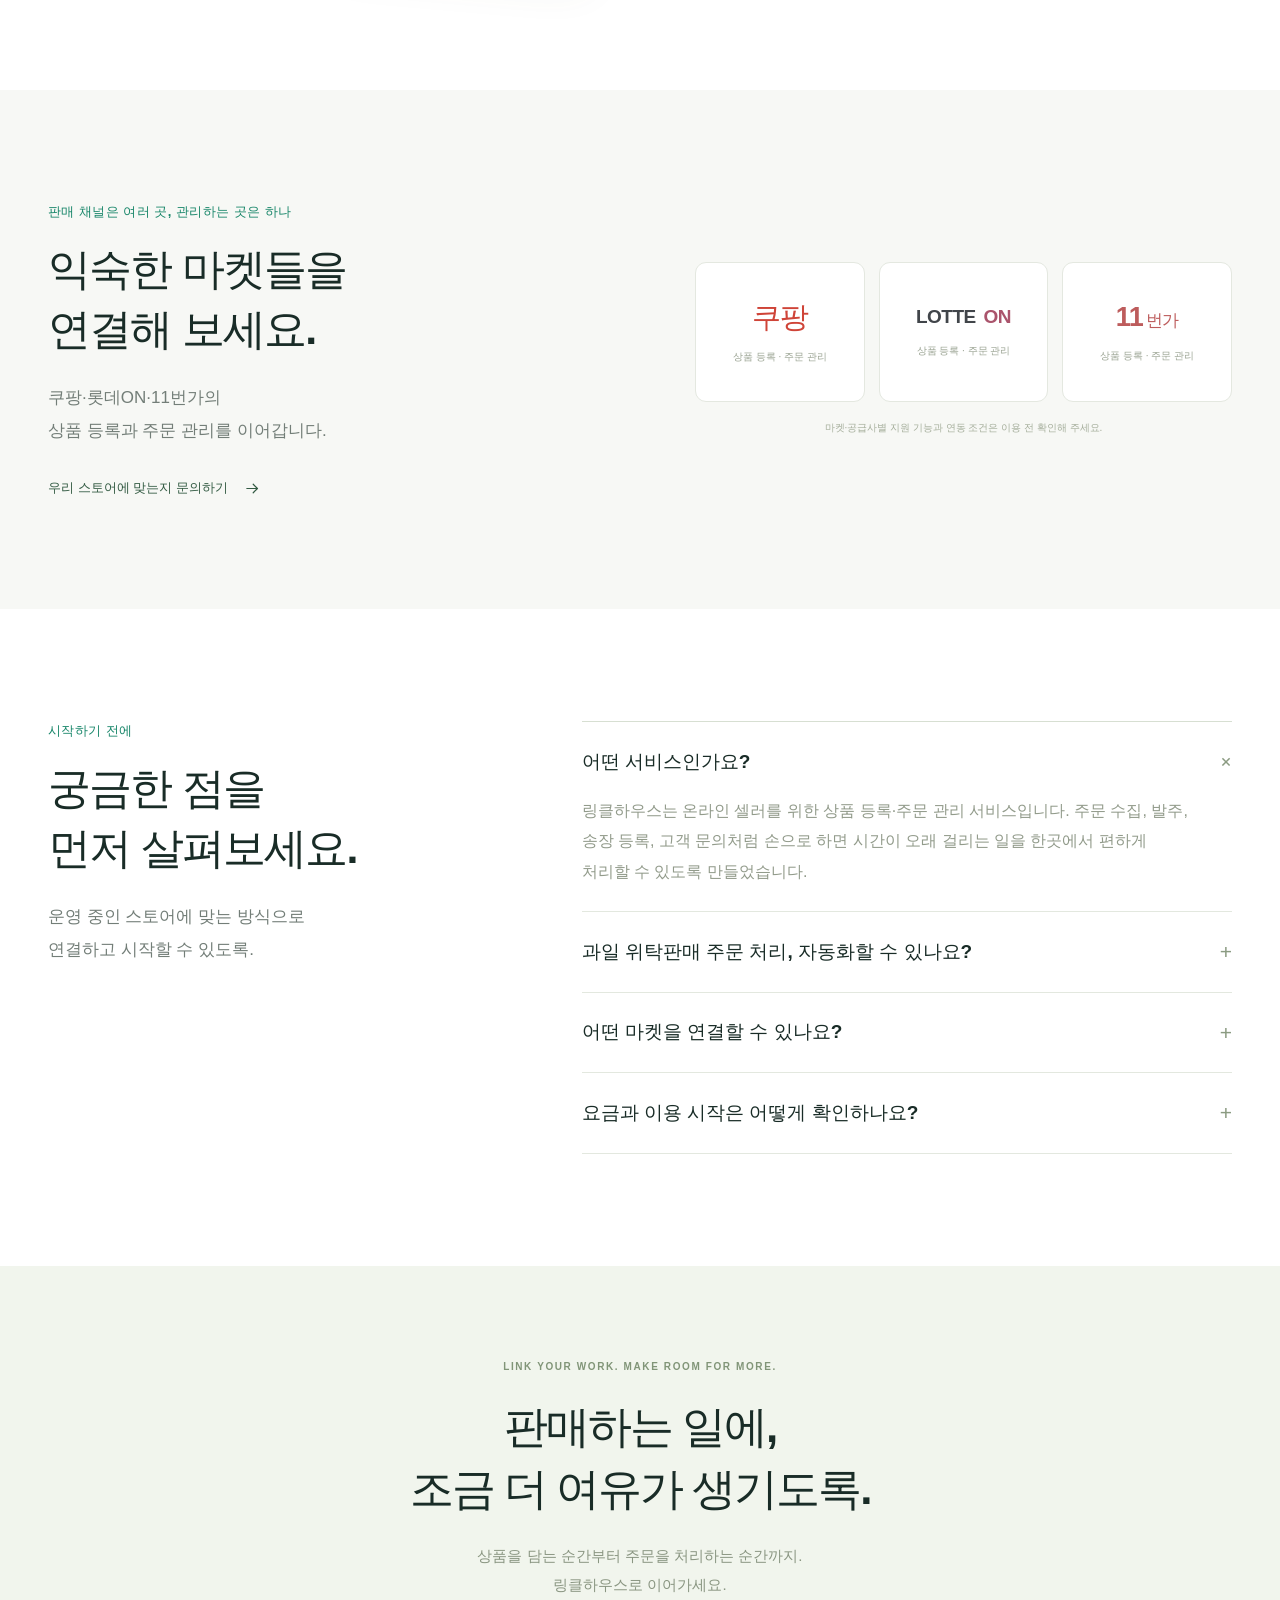
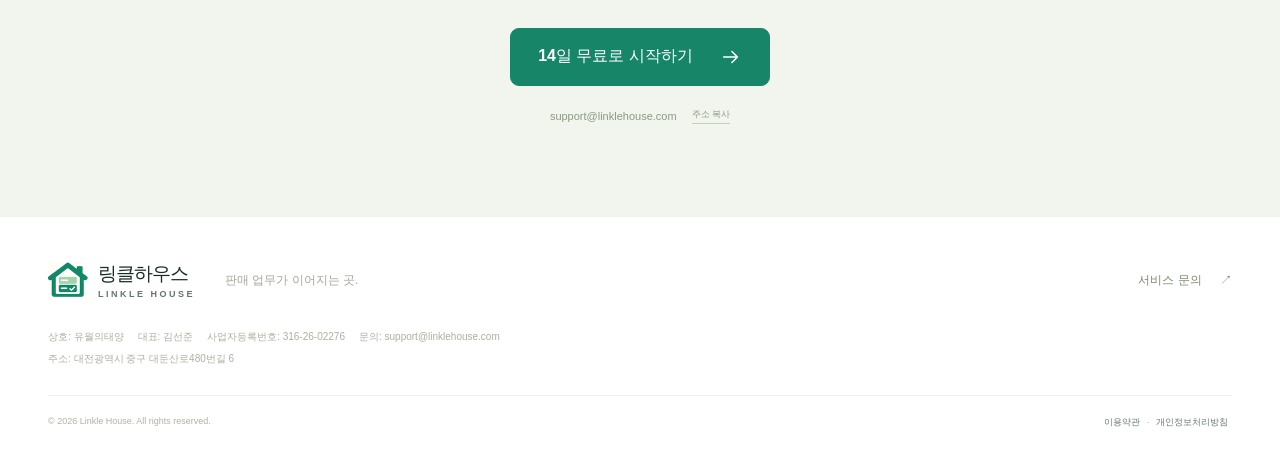
==== commit 8f459bba: "홈페이지 초록 버튼을 무료 시작으로: 회원가입 화면으로 연결, 요금 FAQ 글 맞추기 Co-Authored-By: Claude Opus 5.5 <noreply@anthropic.c" ====
--- a/index.html
+++ b/index.html
@@ -82,7 +82,7 @@
     <div class="container header-inner">
       <a href="#" class="brand" aria-label="링클하우스 처음으로"><span class="brand-symbol"><img src="assets/logo-112.png" alt="" width="56" height="56"></span><span>링클하우스<small>LINKLE HOUSE</small></span></a>
       <nav class="desktop-nav" aria-label="주 메뉴"><a href="#features">주요 기능</a><a href="#workflow">이용 흐름</a><a href="#markets">연동 마켓</a><a href="#guide">이용 안내</a></nav>
-      <div class="header-actions"><a class="login-link" href="https://app.linklehouse.com/login">로그인 <span aria-hidden="true">↗</span></a><a class="button button-small" href="#contact">이용 문의</a><button class="menu-toggle" aria-label="메뉴 열기" aria-expanded="false" aria-controls="mobile-menu"><span></span><span></span></button></div>
+      <div class="header-actions"><a class="login-link" href="https://app.linklehouse.com/login">로그인 <span aria-hidden="true">↗</span></a><a class="button button-small" href="https://app.linklehouse.com/signup">무료 시작</a><button class="menu-toggle" aria-label="메뉴 열기" aria-expanded="false" aria-controls="mobile-menu"><span></span><span></span></button></div>
     </div>
     <nav class="mobile-menu" id="mobile-menu" aria-label="모바일 메뉴" hidden><a href="#features">주요 기능</a><a href="#workflow">이용 흐름</a><a href="#markets">연동 마켓</a><a href="#guide">이용 안내</a></nav>
   </header>
@@ -159,9 +159,9 @@
 
     <section class="market-section section" id="markets"><div class="container markets-grid"><div class="section-heading"><span class="eyebrow">판매 채널은 여러 곳, 관리하는 곳은 하나</span><h2>익숙한 마켓들을<br>연결해 보세요.</h2><p>쿠팡·롯데ON·11번가의<br>상품 등록과 주문 관리를 이어갑니다.</p><a class="inline-link" href="#contact">우리 스토어에 맞는지 문의하기 <svg class="icon"><use href="#i-arrow"/></svg></a></div><div class="market-grid"><div><span class="market-coupang">쿠팡</span><p>상품 등록 · 주문 관리</p></div><div><span class="market-lotte">LOTTE <b>ON</b></span><p>상품 등록 · 주문 관리</p></div><div><span class="market-eleven">11<span>번가</span></span><p>상품 등록 · 주문 관리</p></div><p class="market-footnote">마켓·공급사별 지원 기능과 연동 조건은 이용 전 확인해 주세요.</p></div></div></section>
 
-    <section class="guide-section section" id="guide"><div class="container guide-grid"><div class="section-heading"><span class="eyebrow">시작하기 전에</span><h2>궁금한 점을<br>먼저 살펴보세요.</h2><p>운영 중인 스토어에 맞는 방식으로<br>연결하고 시작할 수 있도록.</p></div><div class="faq-list"><details open><summary>어떤 서비스인가요?<span aria-hidden="true">+</span></summary><p>링클하우스는 온라인 셀러를 위한 상품 등록·주문 관리 서비스입니다. 주문 수집, 발주, 송장 등록, 고객 문의처럼 손으로 하면 시간이 오래 걸리는 일을 한곳에서 편하게 처리할 수 있도록 만들었습니다.</p></details><details><summary>과일 위탁판매 주문 처리, 자동화할 수 있나요?<span aria-hidden="true">+</span></summary><p>네, 가능합니다. 어드민플러스 API 연동을 지원하기 때문에 공급사 발주와 송장 등록을 자동화할 수 있습니다. 공급사가 여러 곳으로 늘어나도 한곳에서 편하게 관리할 수 있어서, 중량·묶음 옵션이 많은 과일·농수산물 위탁판매에 잘 맞습니다.</p></details><details><summary>어떤 마켓을 연결할 수 있나요?<span aria-hidden="true">+</span></summary><p>쿠팡, 롯데ON, 11번가입니다. 각 마켓의 판매자 계정이 필요합니다.</p></details><details><summary>요금과 이용 시작은 어떻게 확인하나요?<span aria-hidden="true">+</span></summary><p>이용 요금과 가입 안내는 문의를 통해 확인해 주세요. 운영 중인 마켓과 이용할 공급사를 함께 알려주시면 필요한 연동 범위를 확인하는 데 도움이 됩니다.</p></details></div></div></section>
+    <section class="guide-section section" id="guide"><div class="container guide-grid"><div class="section-heading"><span class="eyebrow">시작하기 전에</span><h2>궁금한 점을<br>먼저 살펴보세요.</h2><p>운영 중인 스토어에 맞는 방식으로<br>연결하고 시작할 수 있도록.</p></div><div class="faq-list"><details open><summary>어떤 서비스인가요?<span aria-hidden="true">+</span></summary><p>링클하우스는 온라인 셀러를 위한 상품 등록·주문 관리 서비스입니다. 주문 수집, 발주, 송장 등록, 고객 문의처럼 손으로 하면 시간이 오래 걸리는 일을 한곳에서 편하게 처리할 수 있도록 만들었습니다.</p></details><details><summary>과일 위탁판매 주문 처리, 자동화할 수 있나요?<span aria-hidden="true">+</span></summary><p>네, 가능합니다. 어드민플러스 API 연동을 지원하기 때문에 공급사 발주와 송장 등록을 자동화할 수 있습니다. 공급사가 여러 곳으로 늘어나도 한곳에서 편하게 관리할 수 있어서, 중량·묶음 옵션이 많은 과일·농수산물 위탁판매에 잘 맞습니다.</p></details><details><summary>어떤 마켓을 연결할 수 있나요?<span aria-hidden="true">+</span></summary><p>쿠팡, 롯데ON, 11번가입니다. 각 마켓의 판매자 계정이 필요합니다.</p></details><details><summary>요금과 이용 시작은 어떻게 확인하나요?<span aria-hidden="true">+</span></summary><p>무료 시작을 누르면 바로 가입할 수 있습니다. 가입하면 14일 동안 무료로 써 볼 수 있고, 결제 정보는 받지 않습니다. 이용 요금은 문의해 주세요. 운영 중인 마켓과 이용할 공급사를 함께 알려주시면 필요한 연동 범위를 확인하는 데 도움이 됩니다.</p></details></div></div></section>
 
-    <section class="contact-section" id="contact"><div class="container contact-inner"><span class="eyebrow">LINK YOUR WORK. MAKE ROOM FOR MORE.</span><h2>판매하는 일에,<br>조금 더 여유가 생기도록.</h2><p>상품을 담는 순간부터 주문을 처리하는 순간까지.<br>링클하우스로 이어가세요.</p><a class="button" href="mailto:support@linklehouse.com?subject=%EB%A7%81%ED%81%B4%ED%95%98%EC%9A%B0%EC%8A%A4%20%EC%9D%B4%EC%9A%A9%20%EB%AC%B8%EC%9D%98">이용 문의하기 <svg class="icon"><use href="#i-arrow"/></svg></a><button class="email-copy" id="email-copy" aria-label="문의 이메일 주소 복사">support@linklehouse.com <span>주소 복사</span></button><p class="copy-status" id="copy-status" role="status"></p></div></section>
+    <section class="contact-section" id="contact"><div class="container contact-inner"><span class="eyebrow">LINK YOUR WORK. MAKE ROOM FOR MORE.</span><h2>판매하는 일에,<br>조금 더 여유가 생기도록.</h2><p>상품을 담는 순간부터 주문을 처리하는 순간까지.<br>링클하우스로 이어가세요.</p><a class="button" href="https://app.linklehouse.com/signup">14일 무료로 시작하기 <svg class="icon"><use href="#i-arrow"/></svg></a><button class="email-copy" id="email-copy" aria-label="문의 이메일 주소 복사">support@linklehouse.com <span>주소 복사</span></button><p class="copy-status" id="copy-status" role="status"></p></div></section>
   </main>
 
   <footer class="site-footer"><div class="container"><div class="footer-top"><a href="#" class="brand"><span class="brand-symbol"><img src="assets/logo-112.png" alt="" width="56" height="56" loading="lazy"></span><span>링클하우스<small>LINKLE HOUSE</small></span></a><p>판매 업무가 이어지는 곳.</p><a href="mailto:support@linklehouse.com">서비스 문의 <span>↗</span></a></div><div class="business-info"><span>상호: 유월의태양</span><span>대표: 김선준</span><span>사업자등록번호: 316-26-02276</span><span>문의: support@linklehouse.com</span><br><span>주소: 대전광역시 중구 대둔산로480번길 6</span></div><div class="footer-bottom"><span>© 2026 Linkle House. All rights reserved.</span><span class="footer-legal-links"><a href="terms.html">이용약관</a> · <a href="privacy.html"><strong>개인정보처리방침</strong></a></span></div></div></footer>
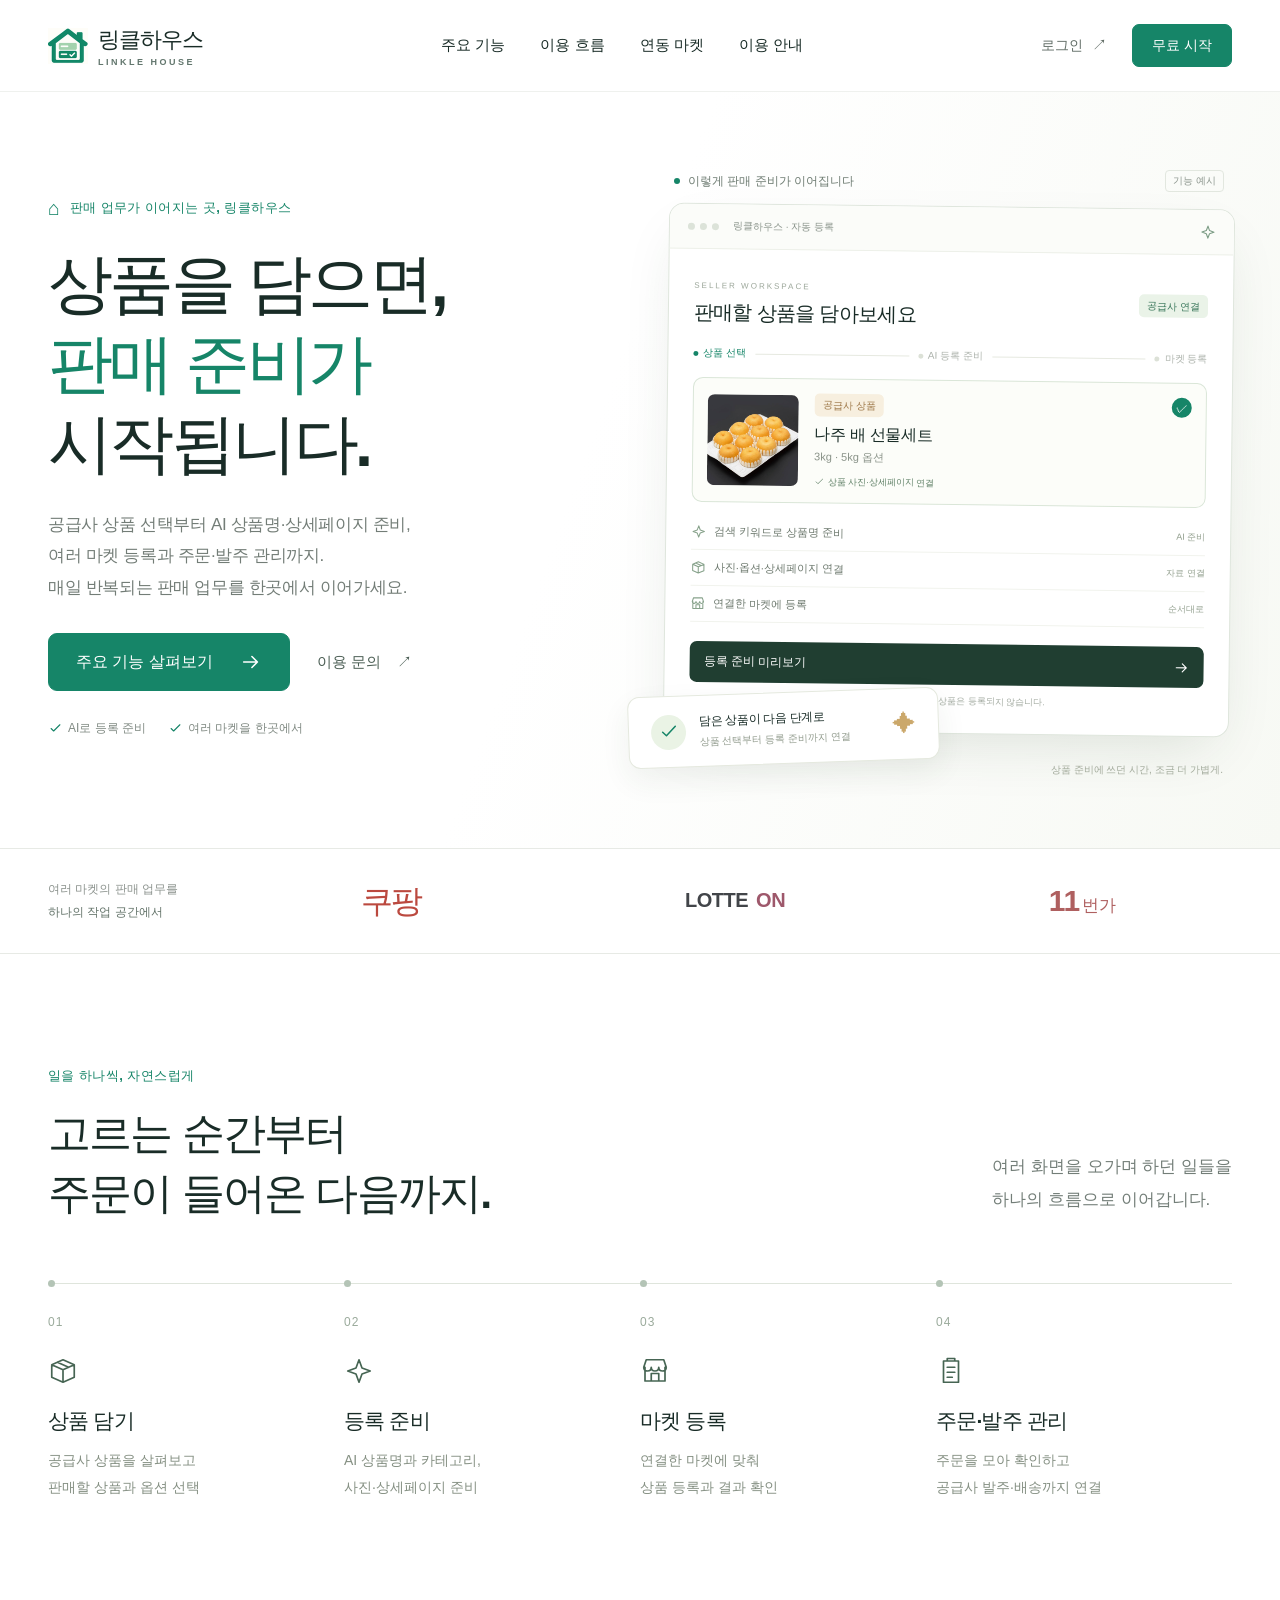
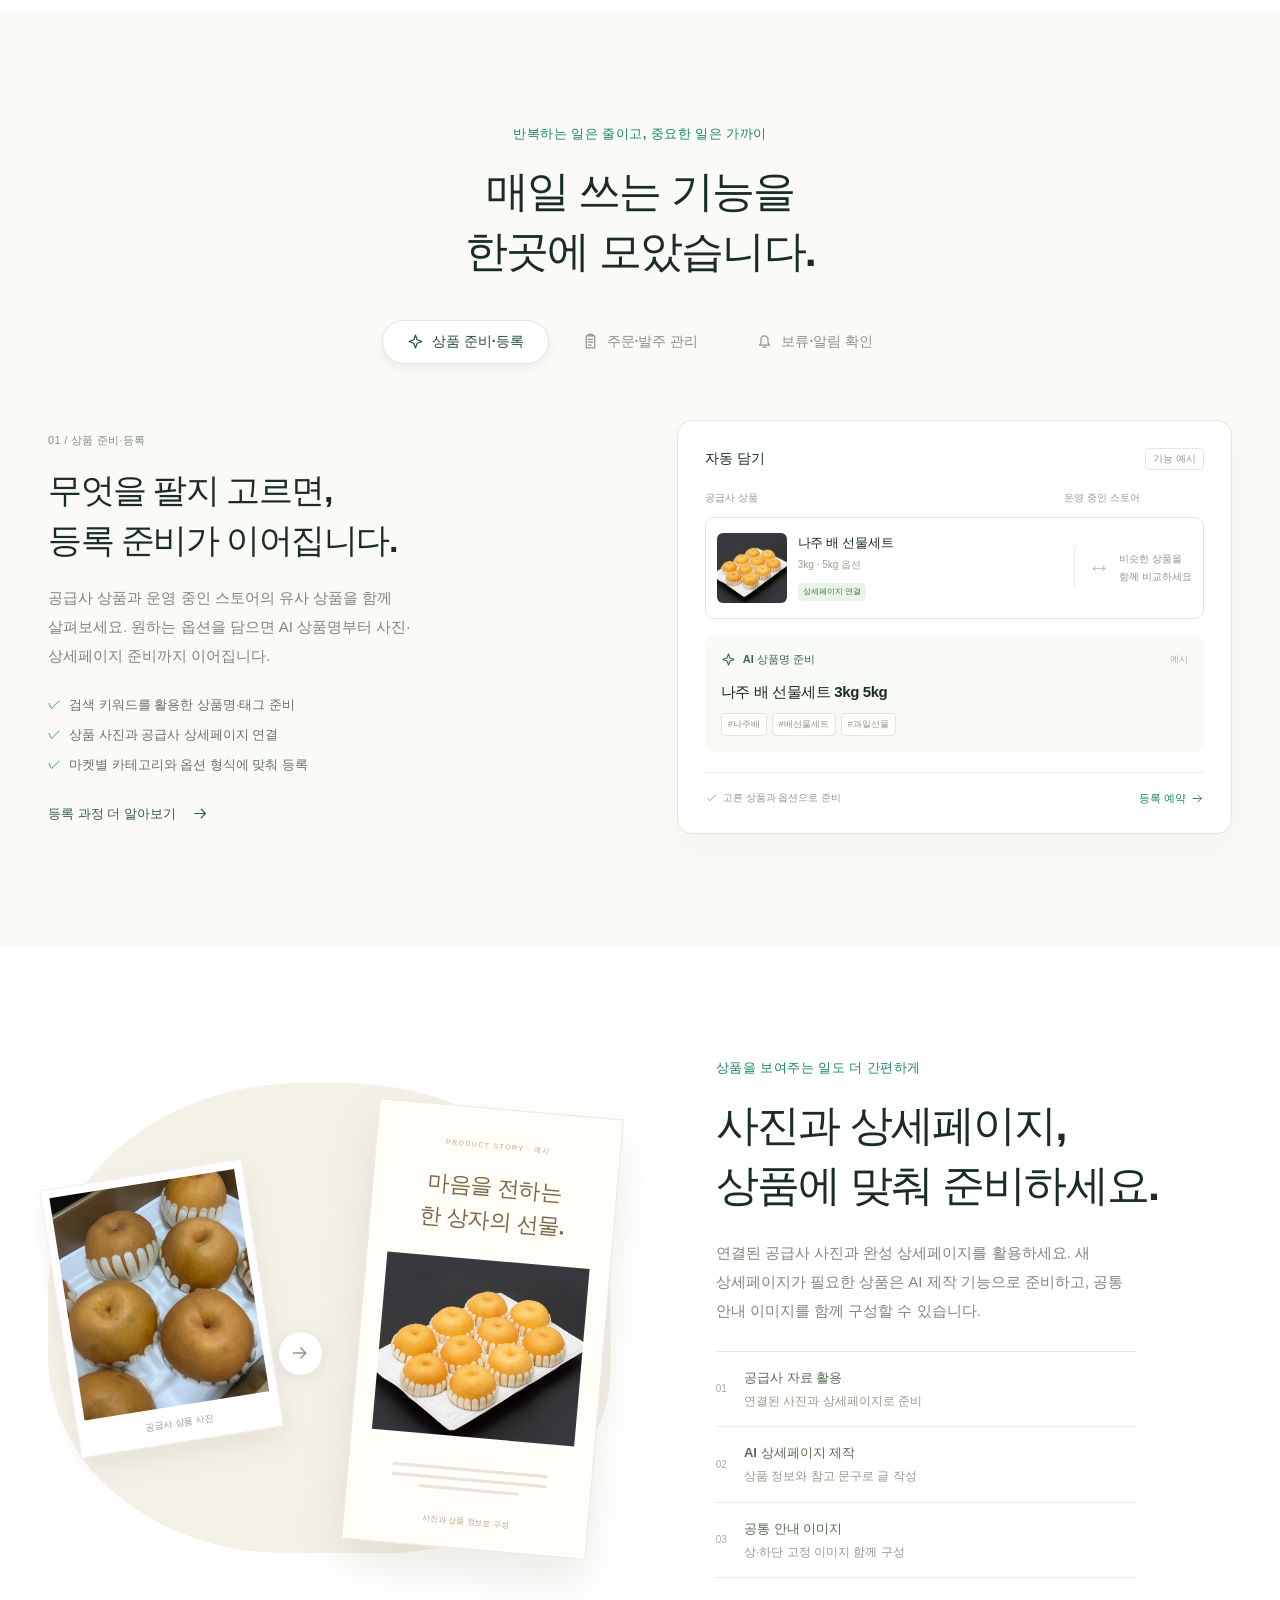
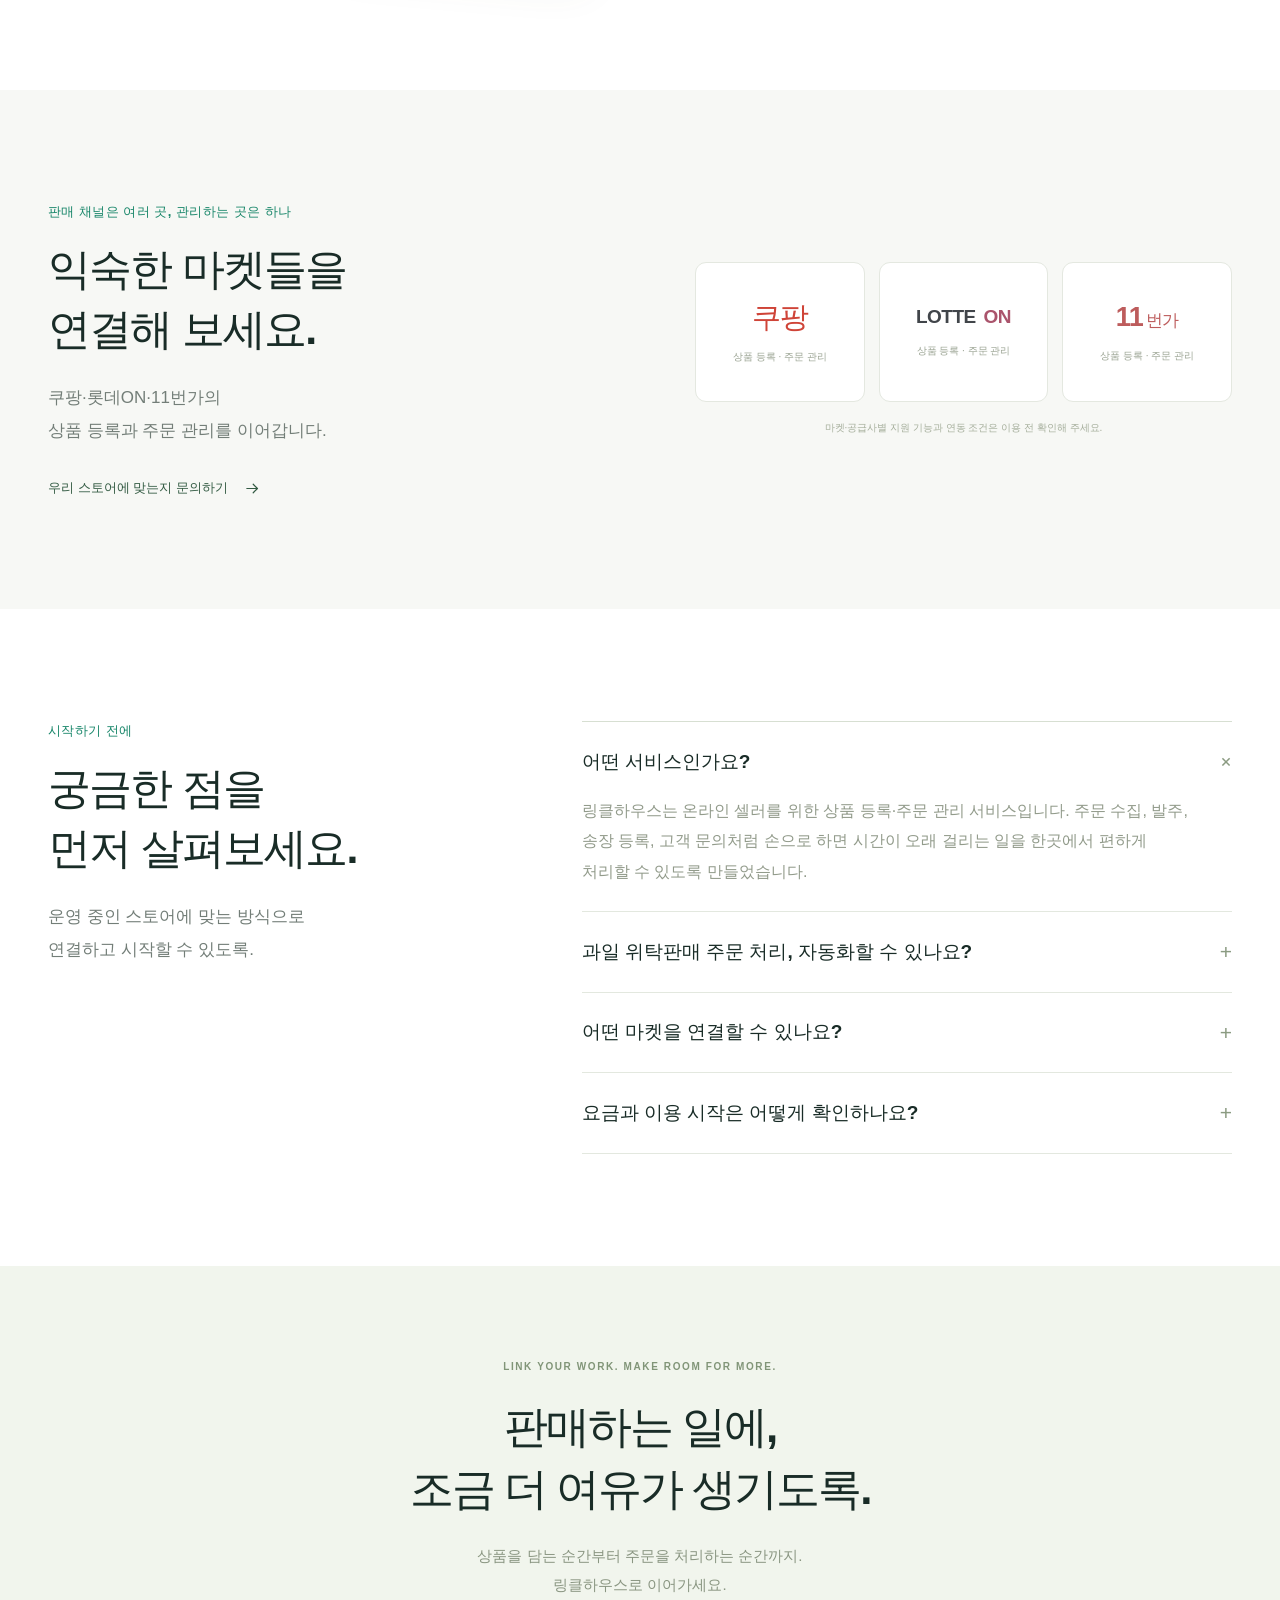
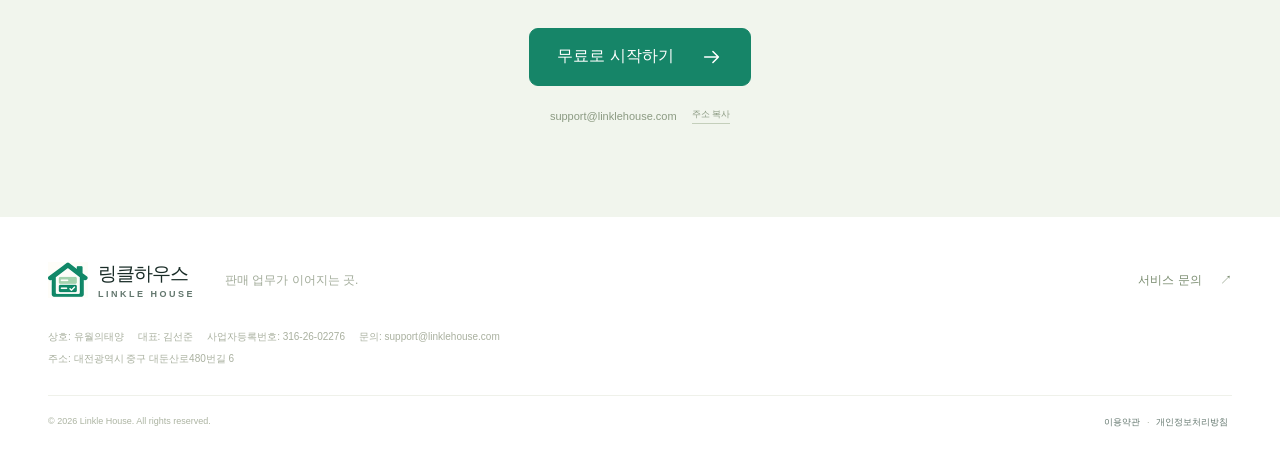
==== commit 992a6ade: "홈페이지 요금 안내를 2027년 6월 30일까지 무료로 Co-Authored-By: Claude Opus 5.5 <noreply@anthropic.com>" ====
--- a/index.html
+++ b/index.html
@@ -159,9 +159,9 @@
 
     <section class="market-section section" id="markets"><div class="container markets-grid"><div class="section-heading"><span class="eyebrow">판매 채널은 여러 곳, 관리하는 곳은 하나</span><h2>익숙한 마켓들을<br>연결해 보세요.</h2><p>쿠팡·롯데ON·11번가의<br>상품 등록과 주문 관리를 이어갑니다.</p><a class="inline-link" href="#contact">우리 스토어에 맞는지 문의하기 <svg class="icon"><use href="#i-arrow"/></svg></a></div><div class="market-grid"><div><span class="market-coupang">쿠팡</span><p>상품 등록 · 주문 관리</p></div><div><span class="market-lotte">LOTTE <b>ON</b></span><p>상품 등록 · 주문 관리</p></div><div><span class="market-eleven">11<span>번가</span></span><p>상품 등록 · 주문 관리</p></div><p class="market-footnote">마켓·공급사별 지원 기능과 연동 조건은 이용 전 확인해 주세요.</p></div></div></section>
 
-    <section class="guide-section section" id="guide"><div class="container guide-grid"><div class="section-heading"><span class="eyebrow">시작하기 전에</span><h2>궁금한 점을<br>먼저 살펴보세요.</h2><p>운영 중인 스토어에 맞는 방식으로<br>연결하고 시작할 수 있도록.</p></div><div class="faq-list"><details open><summary>어떤 서비스인가요?<span aria-hidden="true">+</span></summary><p>링클하우스는 온라인 셀러를 위한 상품 등록·주문 관리 서비스입니다. 주문 수집, 발주, 송장 등록, 고객 문의처럼 손으로 하면 시간이 오래 걸리는 일을 한곳에서 편하게 처리할 수 있도록 만들었습니다.</p></details><details><summary>과일 위탁판매 주문 처리, 자동화할 수 있나요?<span aria-hidden="true">+</span></summary><p>네, 가능합니다. 어드민플러스 API 연동을 지원하기 때문에 공급사 발주와 송장 등록을 자동화할 수 있습니다. 공급사가 여러 곳으로 늘어나도 한곳에서 편하게 관리할 수 있어서, 중량·묶음 옵션이 많은 과일·농수산물 위탁판매에 잘 맞습니다.</p></details><details><summary>어떤 마켓을 연결할 수 있나요?<span aria-hidden="true">+</span></summary><p>쿠팡, 롯데ON, 11번가입니다. 각 마켓의 판매자 계정이 필요합니다.</p></details><details><summary>요금과 이용 시작은 어떻게 확인하나요?<span aria-hidden="true">+</span></summary><p>무료 시작을 누르면 바로 가입할 수 있습니다. 가입하면 14일 동안 무료로 써 볼 수 있고, 결제 정보는 받지 않습니다. 이용 요금은 문의해 주세요. 운영 중인 마켓과 이용할 공급사를 함께 알려주시면 필요한 연동 범위를 확인하는 데 도움이 됩니다.</p></details></div></div></section>
+    <section class="guide-section section" id="guide"><div class="container guide-grid"><div class="section-heading"><span class="eyebrow">시작하기 전에</span><h2>궁금한 점을<br>먼저 살펴보세요.</h2><p>운영 중인 스토어에 맞는 방식으로<br>연결하고 시작할 수 있도록.</p></div><div class="faq-list"><details open><summary>어떤 서비스인가요?<span aria-hidden="true">+</span></summary><p>링클하우스는 온라인 셀러를 위한 상품 등록·주문 관리 서비스입니다. 주문 수집, 발주, 송장 등록, 고객 문의처럼 손으로 하면 시간이 오래 걸리는 일을 한곳에서 편하게 처리할 수 있도록 만들었습니다.</p></details><details><summary>과일 위탁판매 주문 처리, 자동화할 수 있나요?<span aria-hidden="true">+</span></summary><p>네, 가능합니다. 어드민플러스 API 연동을 지원하기 때문에 공급사 발주와 송장 등록을 자동화할 수 있습니다. 공급사가 여러 곳으로 늘어나도 한곳에서 편하게 관리할 수 있어서, 중량·묶음 옵션이 많은 과일·농수산물 위탁판매에 잘 맞습니다.</p></details><details><summary>어떤 마켓을 연결할 수 있나요?<span aria-hidden="true">+</span></summary><p>쿠팡, 롯데ON, 11번가입니다. 각 마켓의 판매자 계정이 필요합니다.</p></details><details><summary>요금과 이용 시작은 어떻게 확인하나요?<span aria-hidden="true">+</span></summary><p>무료 시작을 누르면 바로 가입할 수 있습니다. 2027년 6월 30일까지 모든 기능이 무료이고, 결제 정보는 받지 않습니다. 운영 중인 마켓과 이용할 공급사를 함께 알려주시면 필요한 연동 범위를 확인하는 데 도움이 됩니다.</p></details></div></div></section>
 
-    <section class="contact-section" id="contact"><div class="container contact-inner"><span class="eyebrow">LINK YOUR WORK. MAKE ROOM FOR MORE.</span><h2>판매하는 일에,<br>조금 더 여유가 생기도록.</h2><p>상품을 담는 순간부터 주문을 처리하는 순간까지.<br>링클하우스로 이어가세요.</p><a class="button" href="https://app.linklehouse.com/signup">14일 무료로 시작하기 <svg class="icon"><use href="#i-arrow"/></svg></a><button class="email-copy" id="email-copy" aria-label="문의 이메일 주소 복사">support@linklehouse.com <span>주소 복사</span></button><p class="copy-status" id="copy-status" role="status"></p></div></section>
+    <section class="contact-section" id="contact"><div class="container contact-inner"><span class="eyebrow">LINK YOUR WORK. MAKE ROOM FOR MORE.</span><h2>판매하는 일에,<br>조금 더 여유가 생기도록.</h2><p>상품을 담는 순간부터 주문을 처리하는 순간까지.<br>링클하우스로 이어가세요.</p><a class="button" href="https://app.linklehouse.com/signup">무료로 시작하기 <svg class="icon"><use href="#i-arrow"/></svg></a><button class="email-copy" id="email-copy" aria-label="문의 이메일 주소 복사">support@linklehouse.com <span>주소 복사</span></button><p class="copy-status" id="copy-status" role="status"></p></div></section>
   </main>
 
   <footer class="site-footer"><div class="container"><div class="footer-top"><a href="#" class="brand"><span class="brand-symbol"><img src="assets/logo-112.png" alt="" width="56" height="56" loading="lazy"></span><span>링클하우스<small>LINKLE HOUSE</small></span></a><p>판매 업무가 이어지는 곳.</p><a href="mailto:support@linklehouse.com">서비스 문의 <span>↗</span></a></div><div class="business-info"><span>상호: 유월의태양</span><span>대표: 김선준</span><span>사업자등록번호: 316-26-02276</span><span>문의: support@linklehouse.com</span><br><span>주소: 대전광역시 중구 대둔산로480번길 6</span></div><div class="footer-bottom"><span>© 2026 Linkle House. All rights reserved.</span><span class="footer-legal-links"><a href="terms.html">이용약관</a> · <a href="privacy.html"><strong>개인정보처리방침</strong></a></span></div></div></footer>
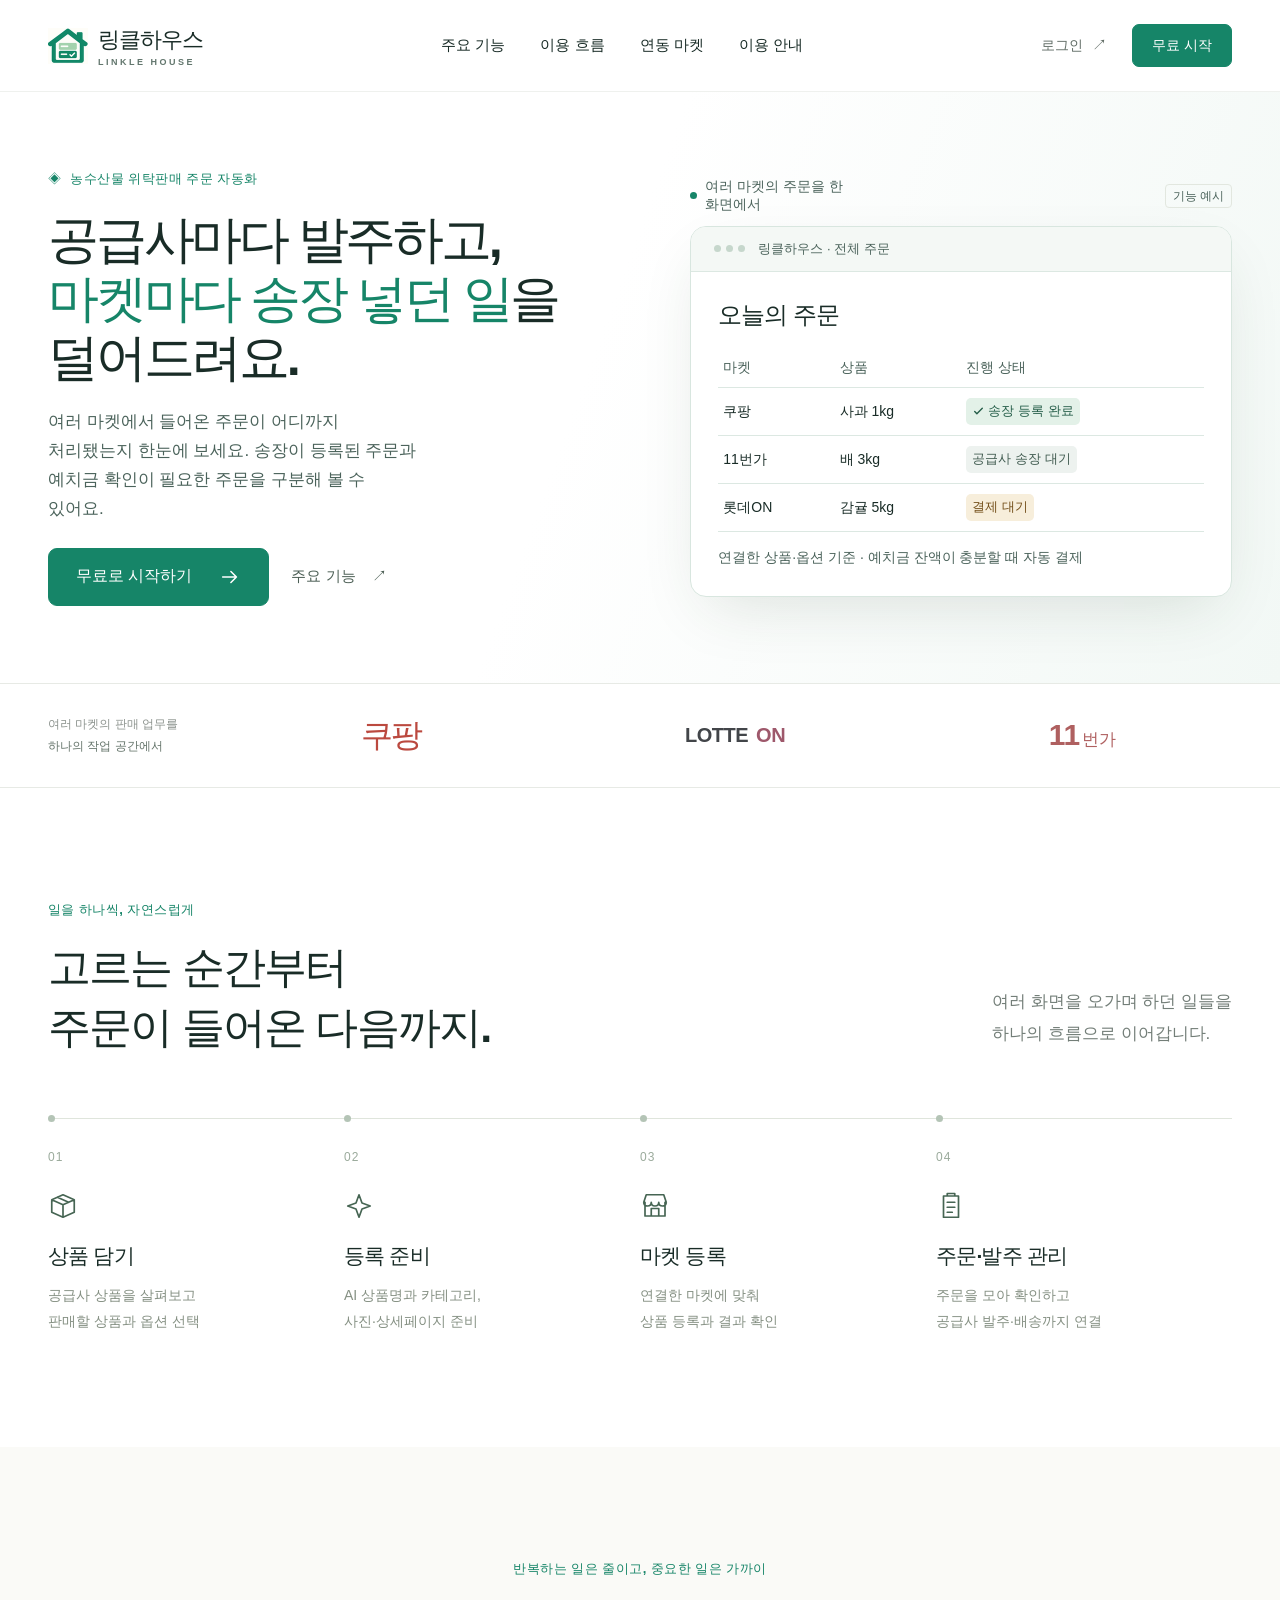
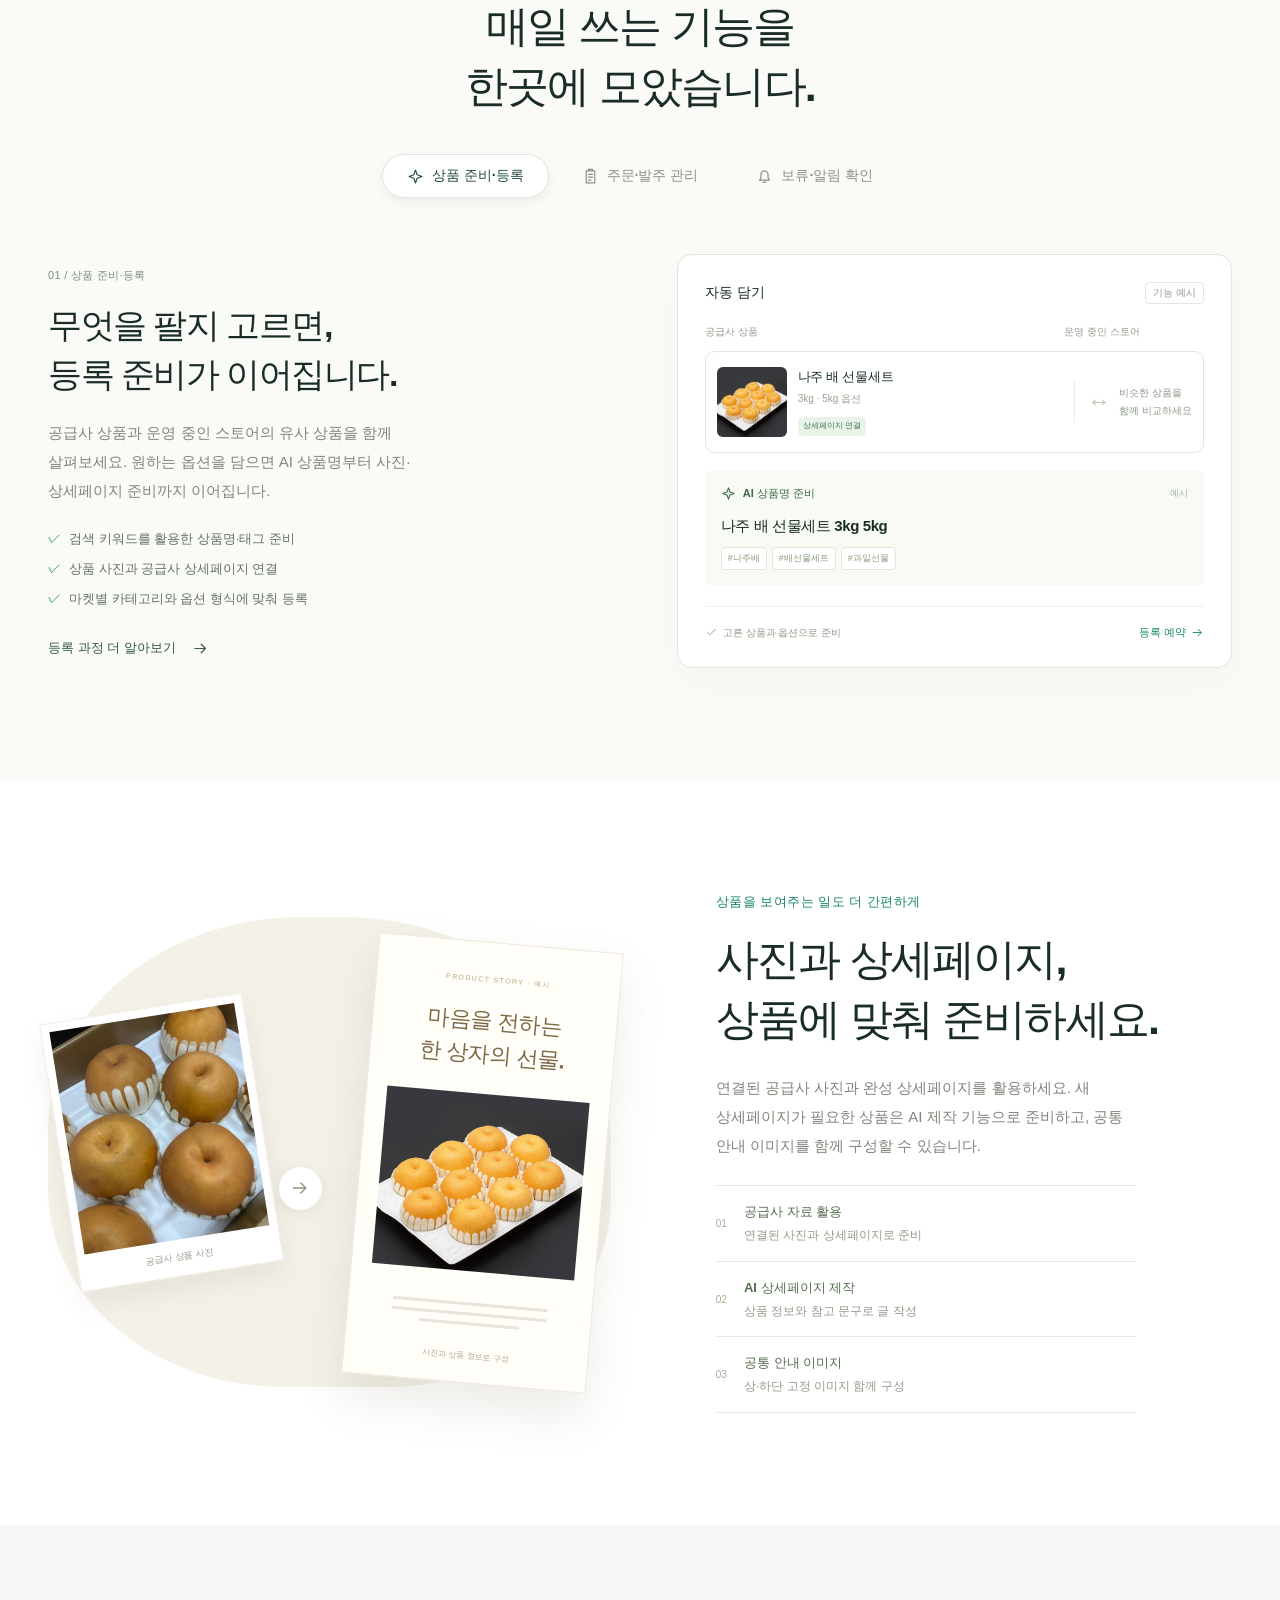
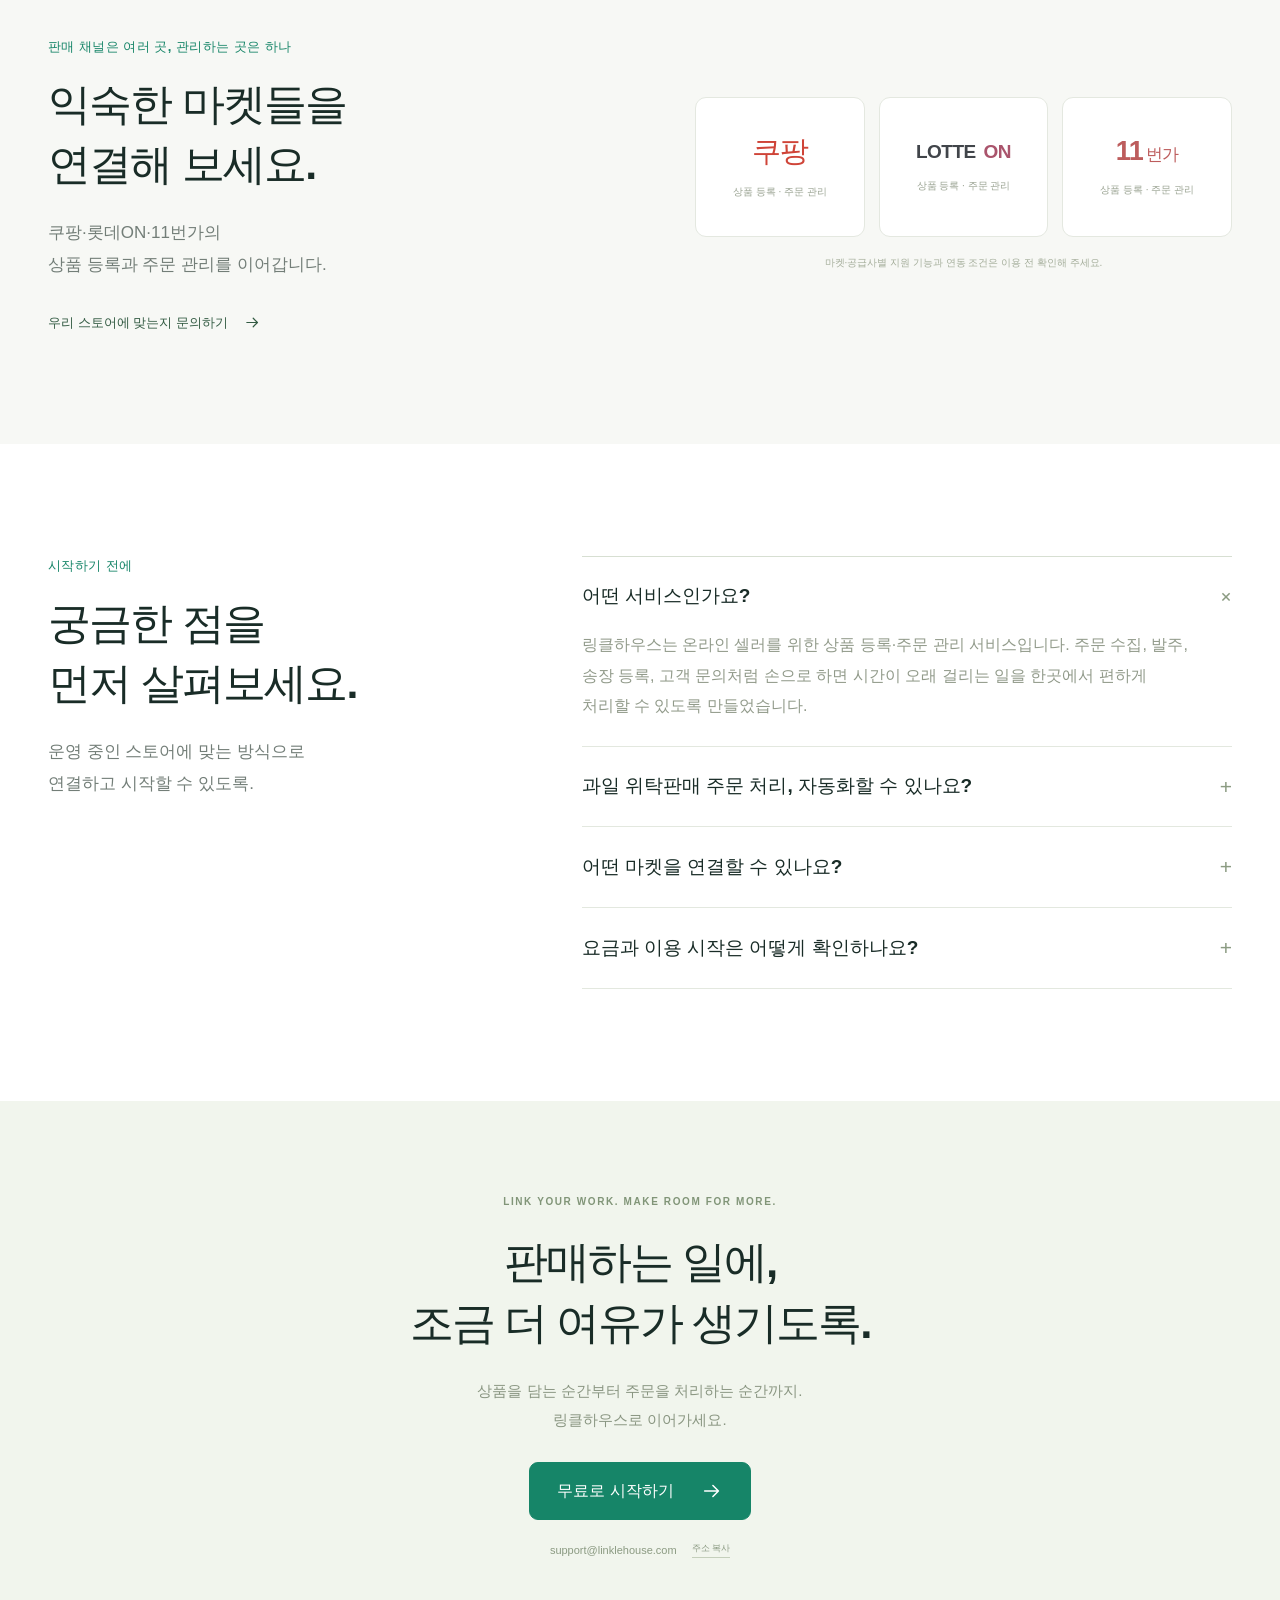
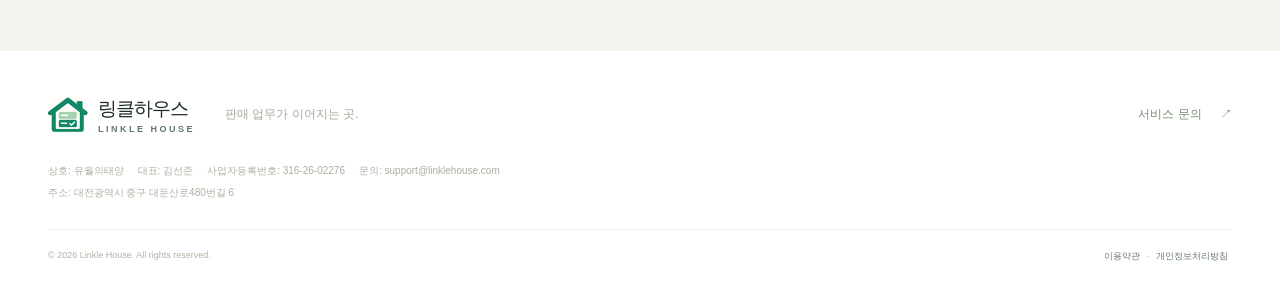
==== commit de3cccc9: "홈페이지 상단을 주문 작업판 시안으로 변경" ====
--- a/index.html
+++ b/index.html
@@ -25,6 +25,7 @@
   <meta name="twitter:description" content="공급사 상품 선택부터 여러 마켓 등록, 주문·발주 관리까지. 판매 업무를 한곳에서 이어가세요.">
   <meta name="twitter:image" content="https://linklehouse.com/assets/og-image.png">
   <link rel="icon" type="image/png" sizes="48x48" href="assets/favicon-48.png">
+  <link rel="icon" type="image/png" sizes="192x192" href="assets/favicon-192.png">
   <link rel="apple-touch-icon" href="assets/apple-touch-icon.png">
   <script type="application/ld+json">
   {
@@ -61,8 +62,8 @@
     ]
   }
   </script>
-  <link rel="stylesheet" href="style.css?v=faq-20261105">
-  <script src="site.js?v=20261027" defer></script>
+  <link rel="stylesheet" href="style.css?v=order-board-hero">
+  <script src="site.js?v=order-board-hero" defer></script>
 </head>
 <body>
   <a class="skip-link" href="#main">본문으로 건너뛰기</a>
@@ -91,30 +92,46 @@
     <section class="hero" aria-labelledby="hero-title">
       <div class="container hero-grid">
         <div class="hero-copy">
-          <span class="eyebrow"><span class="tiny-house">⌂</span> 판매 업무가 이어지는 곳, 링클하우스</span>
-          <h1 id="hero-title">상품을 담으면,<br><span>판매 준비가</span><br>시작됩니다.</h1>
-          <p class="hero-description">공급사 상품 선택부터 AI 상품명·상세페이지 준비,<br class="desktop-break"> 여러 마켓 등록과 주문·발주 관리까지.<br>매일 반복되는 판매 업무를 한곳에서 이어가세요.</p>
-          <div class="hero-buttons"><a class="button" href="#features">주요 기능 살펴보기 <svg class="icon"><use href="#i-arrow"/></svg></a><a class="text-button" href="#contact">이용 문의 <span>↗</span></a></div>
-          <div class="hero-notes"><span><svg class="icon"><use href="#i-check"/></svg>AI로 등록 준비</span><span><svg class="icon"><use href="#i-check"/></svg>여러 마켓을 한곳에서</span></div>
+          <span class="eyebrow"><span aria-hidden="true">◈</span> 농수산물 위탁판매 주문 자동화</span>
+          <h1 id="hero-title">공급사마다 발주하고,<br><span>마켓마다 송장 넣던 일</span>을<br>덜어드려요.</h1>
+          <p class="hero-description">여러 마켓에서 들어온 주문이 어디까지 처리됐는지 한눈에 보세요. 송장이 등록된 주문과 예치금 확인이 필요한 주문을 구분해 볼 수 있어요.</p>
+          <div class="hero-buttons">
+            <a class="button" href="https://app.linklehouse.com/signup">무료로 시작하기 <svg class="icon" aria-hidden="true"><use href="#i-arrow"/></svg></a>
+            <a class="text-button" href="#features">주요 기능 <span aria-hidden="true">↗</span></a>
+          </div>
         </div>
 
         <div class="hero-stage">
-          <div class="stage-caption"><span class="live-dot"></span> 이렇게 판매 준비가 이어집니다 <span class="example-tag">기능 예시</span></div>
+          <div class="stage-caption">
+            <span class="stage-caption-label"><span class="live-dot" aria-hidden="true"></span> 여러 마켓의 주문을 한 화면에서</span>
+            <span class="example-tag">기능 예시</span>
+          </div>
           <div class="app-window">
-            <div class="window-bar"><div class="window-dots"><i></i><i></i><i></i></div><span>링클하우스 · 자동 등록</span><svg class="icon"><use href="#i-spark"/></svg></div>
+            <div class="window-bar"><div class="window-dots" aria-hidden="true"><i></i><i></i><i></i></div><span>링클하우스 · 전체 주문</span></div>
             <div class="app-body">
-              <div class="app-heading"><div><span class="micro-label">SELLER WORKSPACE</span><h2>판매할 상품을 담아보세요</h2></div><span class="badge badge-soft">공급사 연결</span></div>
-              <div class="demo-steps" aria-label="등록 준비 단계"><span class="active" data-stage="0">상품 선택</span><i></i><span data-stage="1">AI 등록 준비</span><i></i><span data-stage="2">마켓 등록</span></div>
-              <div class="hero-demo-panel" id="hero-demo-panel">
-                <div class="demo-product"><img src="assets/pear-product.jpg" alt="배 선물세트 상품 예시" width="112" height="112"><div><span class="badge badge-warm">공급사 상품</span><h3>나주 배 선물세트</h3><p>3kg · 5kg 옵션</p><span class="product-note"><svg class="icon"><use href="#i-check"/></svg>상품 사진·상세페이지 연결</span></div><span class="selected-check" aria-hidden="true">✓</span></div>
-                <div class="preparation-list"><div><span><svg class="icon"><use href="#i-spark"/></svg>검색 키워드로 상품명 준비</span><b>AI 준비</b></div><div><span><svg class="icon"><use href="#i-box"/></svg>사진·옵션·상세페이지 연결</span><b>자료 연결</b></div><div><span><svg class="icon"><use href="#i-store"/></svg>연결한 마켓에 등록</span><b>순서대로</b></div></div>
-              </div>
-              <button class="demo-run" id="demo-run"><span>등록 준비 미리보기</span><svg class="icon"><use href="#i-arrow"/></svg></button>
-              <p class="demo-disclaimer" id="demo-disclaimer">예시 화면입니다. 실제 상품은 등록되지 않습니다.</p>
+              <h2 id="hero-orders-title">오늘의 주문</h2>
+              <table class="hero-orders" aria-labelledby="hero-orders-title" aria-describedby="hero-orders-note">
+                <thead>
+                  <tr><th scope="col">마켓</th><th scope="col">상품</th><th scope="col">진행 상태</th></tr>
+                </thead>
+                <tbody>
+                  <tr>
+                    <td>쿠팡</td><td>사과 1kg</td>
+                    <td><span class="hero-order-status"><svg class="icon" aria-hidden="true"><use href="#i-check"/></svg>송장 등록 완료</span></td>
+                  </tr>
+                  <tr>
+                    <td>11번가</td><td>배 3kg</td>
+                    <td><span class="hero-order-status status-waiting">공급사 송장 대기</span></td>
+                  </tr>
+                  <tr>
+                    <td>롯데ON</td><td>감귤 5kg</td>
+                    <td><span class="hero-order-status status-payment">결제 대기</span></td>
+                  </tr>
+                </tbody>
+              </table>
+              <p class="hero-orders-note" id="hero-orders-note">연결한 상품·옵션 기준 · 예치금 잔액이 충분할 때 자동 결제</p>
             </div>
           </div>
-          <div class="floating-note"><span class="note-icon"><svg class="icon"><use href="#i-check"/></svg></span><div><b>담은 상품이 다음 단계로</b><span>상품 선택부터 등록 준비까지 연결</span></div><span class="small-star" aria-hidden="true">✦</span></div>
-          <div class="stage-footer">상품 준비에 쓰던 시간, 조금 더 가볍게.</div>
         </div>
       </div>
     </section>
@@ -159,7 +176,7 @@
 
     <section class="market-section section" id="markets"><div class="container markets-grid"><div class="section-heading"><span class="eyebrow">판매 채널은 여러 곳, 관리하는 곳은 하나</span><h2>익숙한 마켓들을<br>연결해 보세요.</h2><p>쿠팡·롯데ON·11번가의<br>상품 등록과 주문 관리를 이어갑니다.</p><a class="inline-link" href="#contact">우리 스토어에 맞는지 문의하기 <svg class="icon"><use href="#i-arrow"/></svg></a></div><div class="market-grid"><div><span class="market-coupang">쿠팡</span><p>상품 등록 · 주문 관리</p></div><div><span class="market-lotte">LOTTE <b>ON</b></span><p>상품 등록 · 주문 관리</p></div><div><span class="market-eleven">11<span>번가</span></span><p>상품 등록 · 주문 관리</p></div><p class="market-footnote">마켓·공급사별 지원 기능과 연동 조건은 이용 전 확인해 주세요.</p></div></div></section>
 
-    <section class="guide-section section" id="guide"><div class="container guide-grid"><div class="section-heading"><span class="eyebrow">시작하기 전에</span><h2>궁금한 점을<br>먼저 살펴보세요.</h2><p>운영 중인 스토어에 맞는 방식으로<br>연결하고 시작할 수 있도록.</p></div><div class="faq-list"><details open><summary>어떤 서비스인가요?<span aria-hidden="true">+</span></summary><p>링클하우스는 온라인 셀러를 위한 상품 등록·주문 관리 서비스입니다. 주문 수집, 발주, 송장 등록, 고객 문의처럼 손으로 하면 시간이 오래 걸리는 일을 한곳에서 편하게 처리할 수 있도록 만들었습니다.</p></details><details><summary>과일 위탁판매 주문 처리, 자동화할 수 있나요?<span aria-hidden="true">+</span></summary><p>네, 가능합니다. 어드민플러스 API 연동을 지원하기 때문에 공급사 발주와 송장 등록을 자동화할 수 있습니다. 공급사가 여러 곳으로 늘어나도 한곳에서 편하게 관리할 수 있어서, 중량·묶음 옵션이 많은 과일·농수산물 위탁판매에 잘 맞습니다.</p></details><details><summary>어떤 마켓을 연결할 수 있나요?<span aria-hidden="true">+</span></summary><p>쿠팡, 롯데ON, 11번가입니다. 각 마켓의 판매자 계정이 필요합니다.</p></details><details><summary>요금과 이용 시작은 어떻게 확인하나요?<span aria-hidden="true">+</span></summary><p>무료 시작을 누르면 바로 가입할 수 있습니다. 2027년 6월 30일까지 모든 기능이 무료이고, 결제 정보는 받지 않습니다. 운영 중인 마켓과 이용할 공급사를 함께 알려주시면 필요한 연동 범위를 확인하는 데 도움이 됩니다.</p></details></div></div></section>
+    <section class="guide-section section" id="guide"><div class="container guide-grid"><div class="section-heading"><span class="eyebrow">시작하기 전에</span><h2>궁금한 점을<br>먼저 살펴보세요.</h2><p>운영 중인 스토어에 맞는 방식으로<br>연결하고 시작할 수 있도록.</p></div><div class="faq-list"><details open><summary>어떤 서비스인가요?<span aria-hidden="true">+</span></summary><p>링클하우스는 온라인 셀러를 위한 상품 등록·주문 관리 서비스입니다. 주문 수집, 발주, 송장 등록, 고객 문의처럼 손으로 하면 시간이 오래 걸리는 일을 한곳에서 편하게 처리할 수 있도록 만들었습니다.</p></details><details><summary>과일 위탁판매 주문 처리, 자동화할 수 있나요?<span aria-hidden="true">+</span></summary><p>네, 가능합니다. 어드민플러스 API 연동을 지원하기 때문에 공급사 발주와 송장 등록을 자동화할 수 있습니다. 공급사가 여러 곳으로 늘어나도 한곳에서 편하게 관리할 수 있어서, 중량·묶음 옵션이 많은 과일·농수산물 위탁판매에 잘 맞습니다.</p></details><details><summary>어떤 마켓을 연결할 수 있나요?<span aria-hidden="true">+</span></summary><p>쿠팡, 롯데ON, 11번가입니다. 각 마켓의 판매자 계정이 필요합니다.</p></details><details><summary>요금과 이용 시작은 어떻게 확인하나요?<span aria-hidden="true">+</span></summary><p>무료 시작을 누르면 바로 가입할 수 있습니다. 지금은 모든 기능을 넉넉하게 무료로 쓸 수 있고, 결제 정보는 받지 않습니다. 유료로 바뀌더라도 30일 전에 미리 알려 드리며, 직접 신청하기 전엔 돈이 나가지 않습니다. 운영 중인 마켓과 이용할 공급사를 함께 알려주시면 필요한 연동 범위를 확인하는 데 도움이 됩니다.</p></details></div></div></section>
 
     <section class="contact-section" id="contact"><div class="container contact-inner"><span class="eyebrow">LINK YOUR WORK. MAKE ROOM FOR MORE.</span><h2>판매하는 일에,<br>조금 더 여유가 생기도록.</h2><p>상품을 담는 순간부터 주문을 처리하는 순간까지.<br>링클하우스로 이어가세요.</p><a class="button" href="https://app.linklehouse.com/signup">무료로 시작하기 <svg class="icon"><use href="#i-arrow"/></svg></a><button class="email-copy" id="email-copy" aria-label="문의 이메일 주소 복사">support@linklehouse.com <span>주소 복사</span></button><p class="copy-status" id="copy-status" role="status"></p></div></section>
   </main>
--- a/style.css
+++ b/style.css
@@ -1,12 +1,161 @@
 :root{--ink:#192c27;--muted:#737e78;--jade:#168568;--jade-dark:#10664f;--mint:#eaf3ec;--paper:#fafaf7;--line:#e7eae5;--apricot:#f3e8d8;--radius:20px;font-family:Pretendard,"Apple SD Gothic Neo","Noto Sans KR","Malgun Gothic",sans-serif;color:var(--ink);font-synthesis:none;word-break:keep-all;overflow-wrap:break-word;scroll-behavior:smooth;scroll-padding-top:110px}
-*{box-sizing:border-box}body{margin:0;background:#fff}button,input{font:inherit}a{color:inherit;text-decoration:none}button{cursor:pointer}img{max-width:100%;height:auto}button,a{-webkit-tap-highlight-color:transparent}button:focus-visible,a:focus-visible,summary:focus-visible{outline:3px solid #d29652;outline-offset:5px}button:disabled{cursor:wait}.container{width:min(1240px,calc(100% - 96px));margin:auto}.icon{width:22px;height:22px;fill:none;stroke:currentColor;stroke-width:1.7;stroke-linecap:round;stroke-linejoin:round;flex-shrink:0}.svg-library{position:absolute;width:0;height:0;overflow:hidden}.skip-link{position:fixed;z-index:100;top:-100px;left:20px;background:var(--ink);color:#fff;padding:14px}.skip-link:focus{top:10px}[hidden]{display:none!important}.button{display:inline-flex;align-items:center;justify-content:center;gap:27px;min-height:58px;padding:0 27px;border:1px solid var(--jade);border-radius:9px;background:var(--jade);color:#fff;font-weight:700;font-size:16px;transition:background .2s,transform .2s}.button:hover{background:var(--jade-dark);border-color:var(--jade-dark);transform:translateY(-2px)}.button-small{min-height:43px;padding:0 19px;font-size:14px;border-radius:7px}.eyebrow{display:inline-flex;align-items:center;gap:9px;color:var(--jade);font-size:13px;font-weight:700;letter-spacing:.035em}.section{padding:112px 0}.section-heading h2,.feature-copy h2{font-size:43px;line-height:1.4;letter-spacing:-1.8px;margin:18px 0 23px;font-weight:750}.section-heading p{font-size:17px;color:var(--muted);line-height:1.9}.site-header{height:92px;position:sticky;top:0;z-index:30;background:rgba(255,255,255,.96);backdrop-filter:blur(16px);border-bottom:1px solid rgba(231,234,229,.65)}.header-inner{height:100%;display:flex;align-items:center;justify-content:space-between;gap:30px}.brand{display:flex;align-items:center;gap:10px;flex-shrink:0;font-size:22px;font-weight:800;letter-spacing:-1px}.brand small{display:block;font-size:9px;letter-spacing:2.5px;font-weight:600;margin-top:2px;color:#62766d}.brand-symbol{position:relative;display:block;width:40px;height:36px;overflow:hidden}.brand-symbol img{position:absolute;width:56px;max-width:none;left:-8px;top:-5px;mix-blend-mode:multiply}.desktop-nav{display:flex;align-items:center;gap:35px;font-size:15px;font-weight:600}.desktop-nav a:hover{color:var(--jade)}.header-actions{display:flex;gap:25px;align-items:center}.login-link{background:none;border:0;padding:8px 0;color:#616d66;font-size:14px}.login-link span{font-size:15px;margin-left:5px}.menu-toggle{display:none}.hero{padding:71px 0 76px;background:linear-gradient(110deg,#fff 46%,#f7f9f4 100%);overflow:hidden}.hero-grid{display:grid;grid-template-columns:1fr 1fr;align-items:center;gap:36px;min-height:574px}.tiny-house{font-size:20px;line-height:1}.hero h1{font-size:65px;line-height:1.23;letter-spacing:-3.6px;margin:25px 0 25px;font-weight:800}.hero h1>span{color:var(--jade)}.hero-description{font-size:17px;line-height:1.85;color:#737d77;margin:0 0 30px;letter-spacing:-.35px}.hero-buttons{display:flex;align-items:center;gap:27px}.text-button{display:flex;gap:16px;font-size:15px;font-weight:600;color:#4b5e54}.text-button:hover{color:var(--jade)}.hero-notes{display:flex;align-items:center;gap:22px;margin-top:29px;font-size:12px;color:#808a83}.hero-notes span{display:flex;gap:5px;align-items:center}.hero-notes .icon{width:15px;height:15px;color:var(--jade)}.hero-stage{position:relative;padding:0 0 45px 8px;transform:translateY(7px)}.stage-caption{display:flex;align-items:center;gap:8px;margin:0 8px 14px;font-size:12px;color:#6d7b71}.live-dot{width:6px;height:6px;background:var(--jade);border-radius:50%;display:inline-block}.example-tag{font-size:10px;line-height:1.4;color:#8c958d;padding:3px 7px;border:1px solid #e2e7df;border-radius:4px;white-space:nowrap;font-weight:400}.stage-caption .example-tag{margin-left:auto}.app-window{background:#fff;border:1px solid #dfe6dd;border-radius:15px;box-shadow:0 23px 60px -18px #25402b26;overflow:hidden;transform:rotate(.7deg)}.window-bar{height:45px;display:flex;align-items:center;gap:14px;padding:0 18px;border-bottom:1px solid #edf0e9;background:#fbfcf9;color:#8a948b;font-size:10px}.window-dots{display:flex;gap:5px}.window-dots i{width:7px;height:7px;border-radius:50%;background:#dce3d9}.window-bar>.icon{width:16px;height:16px;margin-left:auto;color:#7d9d86}.app-body{padding:25px}.app-heading{display:flex;align-items:center;justify-content:space-between;gap:8px}.micro-label{font-size:8px;letter-spacing:2px;color:#9ba699}.app-heading h2{font-size:20px;letter-spacing:-.7px;margin:7px 0 0}.badge{display:inline-block;border-radius:5px;padding:5px 8px;font-size:10px;line-height:1.3;font-weight:600;white-space:nowrap}.badge-soft{color:#367558;background:#eaf3e8}.badge-warm{color:#9d7747;background:#f7efdf}.badge-blue{color:#567ba1;background:#ebf1f7}.demo-steps{display:flex;align-items:center;gap:9px;padding:20px 0 17px;font-size:10px;color:#acb2ab}.demo-steps span{display:flex;align-items:center;gap:5px;white-space:nowrap}.demo-steps span:before{content:"";width:5px;height:5px;background:#dce1d7;border-radius:50%}.demo-steps span.active{color:var(--jade);font-weight:700}.demo-steps span.active:before{background:var(--jade)}.demo-steps i{height:1px;flex:1;background:#e6e9e0}.demo-product{display:flex;align-items:center;gap:16px;border:1px solid #dae6d8;background:#fcfdf9;border-radius:10px;padding:14px}.demo-product img{width:91px;height:91px;object-fit:cover;border-radius:7px}.demo-product h3{font-size:16px;margin:8px 0 4px;letter-spacing:-.3px}.demo-product p{font-size:11px;margin:0;color:#8a9389}.product-note{display:flex;align-items:center;gap:3px;font-size:9px;margin-top:11px;color:#608167}.product-note .icon{width:11px;height:11px}.selected-check{width:20px;height:20px;display:grid;place-items:center;background:var(--jade);color:#fff;font-size:12px;border-radius:50%;margin-left:auto;align-self:flex-start}.preparation-list{margin:12px 0 19px}.preparation-list>div{display:flex;justify-content:space-between;align-items:center;padding:10px 0;border-bottom:1px solid #f1f3ed;font-size:11px;color:#6c786d}.preparation-list>div span{display:flex;gap:8px;align-items:center}.preparation-list .icon{width:15px;height:15px;color:#87a28b}.preparation-list b{font-size:9px;font-weight:500;color:#93a08f}.demo-run{width:100%;border:0;background:#203e31;color:#fff;border-radius:7px;height:41px;padding:0 14px;display:flex;justify-content:space-between;align-items:center;font-size:12px;font-weight:600}.demo-run:hover{background:var(--jade)}.demo-run .icon{width:16px;height:16px}.demo-disclaimer{font-size:9px;text-align:center;color:#a2aaa0;margin:10px 0 0}.floating-note{position:absolute;left:-30px;bottom:15px;display:flex;align-items:center;gap:13px;background:#fff;border:1px solid #e5e9df;border-radius:12px;padding:17px 22px;box-shadow:0 12px 30px #2a412b12;transform:rotate(-2deg)}.note-icon{display:grid;place-items:center;width:35px;height:35px;background:#eaf3e5;color:var(--jade);border-radius:50%}.floating-note b{display:block;font-size:12px;letter-spacing:-.3px}.floating-note div>span{display:block;margin-top:5px;font-size:10px;color:#919b8d}.small-star{margin-left:30px;color:#cba86b;font-size:23px}.stage-footer{position:absolute;right:9px;bottom:2px;color:#a2aa9b;font-size:10px}.market-strip{border-top:1px solid var(--line);border-bottom:1px solid var(--line);padding:29px 0}.market-strip-inner{display:flex;align-items:center;gap:66px}.strip-label{color:#8c938e;font-size:12px;line-height:1.9;flex-shrink:0}.strip-label b{color:#637369;font-weight:500}.market-names{display:flex;justify-content:space-around;gap:30px;align-items:center;flex:1;filter:saturate(.82)}.market-names>span{white-space:nowrap}.market-naver{font-weight:750;color:#3d6e4e;font-size:18px;display:inline-flex;align-items:center;gap:8px}.market-naver>b{font-family:Arial,sans-serif;font-size:27px;color:#43a05c}.market-toss{font-size:30px;font-weight:800;letter-spacing:-1px;color:#4472a0}.market-toss small{font-size:14px;letter-spacing:0;font-weight:600}.market-eleven{color:#bd5c5c;font-size:30px;font-weight:800;font-family:Arial,sans-serif;letter-spacing:-2px}.market-eleven span{font-size:17px;letter-spacing:-.5px;margin-left:4px}.market-lotte{font-family:Arial,sans-serif;color:#41454a;font-size:20px;font-weight:700;letter-spacing:-.5px}.market-lotte b{color:#aa546c;margin-left:3px}
+*{box-sizing:border-box}body{margin:0;background:#fff}button,input{font:inherit}a{color:inherit;text-decoration:none}button{cursor:pointer}img{max-width:100%;height:auto}button,a{-webkit-tap-highlight-color:transparent}button:focus-visible,a:focus-visible,summary:focus-visible{outline:3px solid #d29652;outline-offset:5px}button:disabled{cursor:wait}.container{width:min(1240px,calc(100% - 96px));margin:auto}.icon{width:22px;height:22px;fill:none;stroke:currentColor;stroke-width:1.7;stroke-linecap:round;stroke-linejoin:round;flex-shrink:0}.svg-library{position:absolute;width:0;height:0;overflow:hidden}.skip-link{position:fixed;z-index:100;top:-100px;left:20px;background:var(--ink);color:#fff;padding:14px}.skip-link:focus{top:10px}[hidden]{display:none!important}.button{display:inline-flex;align-items:center;justify-content:center;gap:27px;min-height:58px;padding:0 27px;border:1px solid var(--jade);border-radius:9px;background:var(--jade);color:#fff;font-weight:700;font-size:16px;transition:background .2s,transform .2s}.button:hover{background:var(--jade-dark);border-color:var(--jade-dark);transform:translateY(-2px)}.button-small{min-height:43px;padding:0 19px;font-size:14px;border-radius:7px}.eyebrow{display:inline-flex;align-items:center;gap:9px;color:var(--jade);font-size:13px;font-weight:700;letter-spacing:.035em}.section{padding:112px 0}.section-heading h2,.feature-copy h2{font-size:43px;line-height:1.4;letter-spacing:-1.8px;margin:18px 0 23px;font-weight:750}.section-heading p{font-size:17px;color:var(--muted);line-height:1.9}.site-header{height:92px;position:sticky;top:0;z-index:30;background:rgba(255,255,255,.96);backdrop-filter:blur(16px);border-bottom:1px solid rgba(231,234,229,.65)}.header-inner{height:100%;display:flex;align-items:center;justify-content:space-between;gap:30px}.brand{display:flex;align-items:center;gap:10px;flex-shrink:0;font-size:22px;font-weight:800;letter-spacing:-1px}.brand small{display:block;font-size:9px;letter-spacing:2.5px;font-weight:600;margin-top:2px;color:#62766d}.brand-symbol{position:relative;display:block;width:40px;height:36px;overflow:hidden}.brand-symbol img{position:absolute;width:56px;max-width:none;left:-8px;top:-5px;mix-blend-mode:multiply}.desktop-nav{display:flex;align-items:center;gap:35px;font-size:15px;font-weight:600}.desktop-nav a:hover{color:var(--jade)}.header-actions{display:flex;gap:25px;align-items:center}.login-link{background:none;border:0;padding:8px 0;color:#616d66;font-size:14px}.login-link span{font-size:15px;margin-left:5px}.menu-toggle{display:none}.text-button{display:flex;gap:16px;font-size:15px;font-weight:600;color:#4b5e54}.text-button:hover{color:var(--jade)}.example-tag{font-size:10px;line-height:1.4;color:#8c958d;padding:3px 7px;border:1px solid #e2e7df;border-radius:4px;white-space:nowrap;font-weight:400}.micro-label{font-size:8px;letter-spacing:2px;color:#9ba699}.badge{display:inline-block;border-radius:5px;padding:5px 8px;font-size:10px;line-height:1.3;font-weight:600;white-space:nowrap}.badge-soft{color:#367558;background:#eaf3e8}.badge-warm{color:#9d7747;background:#f7efdf}.badge-blue{color:#567ba1;background:#ebf1f7}.market-strip{border-top:1px solid var(--line);border-bottom:1px solid var(--line);padding:29px 0}.market-strip-inner{display:flex;align-items:center;gap:66px}.strip-label{color:#8c938e;font-size:12px;line-height:1.9;flex-shrink:0}.strip-label b{color:#637369;font-weight:500}.market-names{display:flex;justify-content:space-around;gap:30px;align-items:center;flex:1;filter:saturate(.82)}.market-names>span{white-space:nowrap}.market-naver{font-weight:750;color:#3d6e4e;font-size:18px;display:inline-flex;align-items:center;gap:8px}.market-naver>b{font-family:Arial,sans-serif;font-size:27px;color:#43a05c}.market-toss{font-size:30px;font-weight:800;letter-spacing:-1px;color:#4472a0}.market-toss small{font-size:14px;letter-spacing:0;font-weight:600}.market-eleven{color:#bd5c5c;font-size:30px;font-weight:800;font-family:Arial,sans-serif;letter-spacing:-2px}.market-eleven span{font-size:17px;letter-spacing:-.5px;margin-left:4px}.market-lotte{font-family:Arial,sans-serif;color:#41454a;font-size:20px;font-weight:700;letter-spacing:-.5px}.market-lotte b{color:#aa546c;margin-left:3px}
 .market-coupang{display:inline-flex;align-items:center;justify-content:center;font-family:inherit;color:#cf4438;font-size:32px;font-weight:800;line-height:1.2;letter-spacing:-.055em;white-space:nowrap}.horizontal-heading{display:flex;justify-content:space-between;align-items:flex-end}.horizontal-heading h2{margin-bottom:0}.horizontal-heading>p{margin:0 0 7px}.flow-line{display:grid;grid-template-columns:repeat(4,1fr);margin-top:60px;border-top:1px solid #dfe5dc}.flow-line article{position:relative;padding:28px 25px 0 0}.flow-line article:before{position:absolute;content:"";width:7px;height:7px;border-radius:50%;background:#b4c4b6;top:-4px;left:0}.step-number{font-family:Arial,sans-serif;font-size:12px;letter-spacing:1px;color:#9aaa9b}.flow-icon{display:block;width:30px;height:30px;margin:26px 0 21px;fill:none;stroke:#466553;stroke-width:1.35;stroke-linecap:round;stroke-linejoin:round}.flow-line h3{font-size:21px;margin:0 0 12px;letter-spacing:-.8px}.flow-line p{font-size:14px;line-height:1.9;color:#859083;margin:0}.feature-section{background:var(--paper)}.centered{text-align:center}.centered h2{margin-bottom:38px}.feature-tabs{display:flex;gap:8px;justify-content:center;margin:0 0 56px}.feature-tabs button{display:flex;align-items:center;gap:8px;border:1px solid transparent;background:transparent;border-radius:50px;padding:12px 24px;color:#8a9289;font-size:14px;font-weight:600;transition:all .2s}.feature-tabs .icon{width:17px;height:17px}.feature-tabs button[aria-selected=true]{background:#fff;color:#234d3b;border-color:#e1e8dd;box-shadow:0 4px 10px #203d2610}.feature-tabs button:hover{color:var(--jade)}.feature-panel{display:grid;grid-template-columns:1fr 1.05fr;gap:100px;align-items:center;min-height:385px}.section-index{font-size:11px;color:#7f947f;letter-spacing:.3px}.feature-copy h3{font-size:34px;line-height:1.45;letter-spacing:-1.5px;margin:18px 0}.feature-copy>p{color:#7f877c;font-size:15px;line-height:1.95;max-width:425px;margin:0 0 25px}.check-list{padding:0;margin:0 0 30px;list-style:none}.check-list li{position:relative;padding-left:21px;margin:12px 0;font-size:13px;color:#637462}.check-list li:before{content:"✓";color:var(--jade);position:absolute;left:0}.inline-link{display:inline-flex;align-items:center;gap:16px;font-size:13px;color:#335b43;font-weight:700}.inline-link .icon{width:17px;height:17px}.inline-link:hover{color:var(--jade)}.feature-visual{padding:27px;background:white;border:1px solid #e1e6dc;border-radius:15px;box-shadow:0 15px 35px #36503608}.mini-topline{display:flex;align-items:center;justify-content:space-between;padding:0 0 21px;font-size:14px}.compare-labels{display:grid;grid-template-columns:1fr 140px;color:#929c8e;font-size:10px;margin-bottom:12px}.compare-product{display:flex;align-items:center;border:1px solid #e2e8dd;padding:15px 11px;border-radius:9px;gap:12px}.supplier-side{display:flex;align-items:center;gap:11px;flex:1}.supplier-side img{width:70px;height:70px;border-radius:6px;object-fit:cover}.supplier-side h4{font-size:13px;margin:0 0 6px;letter-spacing:-.3px}.supplier-side p{font-size:10px;margin:0 0 8px;color:#9aa291}.supplier-side .badge{font-size:8px;padding:4px 5px}.store-side{font-size:10px;line-height:1.8;color:#8b9786;display:flex;align-items:center;gap:9px;border-left:1px solid #e7ede1;padding-left:12px}.compare-mark{font-size:23px;color:#b7c7ad}.name-preview{margin-top:17px;border-radius:8px;background:#f8faf4;padding:16px}.name-preview>div:first-child{display:flex;align-items:center;gap:7px;font-size:11px;color:#3c6b4b}.name-preview .icon{width:15px;height:15px}.name-preview>div:first-child>span{margin-left:auto;font-size:9px;color:#a5ad9e}.name-preview>p{font-size:15px;font-weight:700;margin:16px 0 11px;letter-spacing:-.4px}.keyword-tags{display:flex;gap:5px;flex-wrap:wrap}.keyword-tags span{font-size:9px;border:1px solid #e2e8d9;background:white;border-radius:4px;padding:4px 6px;color:#8a9a7c}.visual-bottom{display:flex;align-items:center;gap:9px;justify-content:space-between;border-top:1px solid #eef1e8;padding-top:18px;margin-top:20px;font-size:10px;color:#8a9981}.visual-bottom>span,.visual-bottom>b{display:flex;gap:5px;align-items:center}.visual-bottom .icon{width:13px;height:13px}.visual-bottom>span+span,.visual-bottom>b{color:var(--jade);font-size:11px;font-weight:700}.order-row{display:flex;gap:13px;align-items:center;border-top:1px solid #eef1e8;padding:15px 0}.market-dot{width:35px;height:35px;display:grid;place-items:center;flex-shrink:0;border-radius:9px;font-size:17px;font-weight:800;font-family:Arial,sans-serif}.naver-dot{color:#37834e;background:#edf7e9}.toss-dot{color:#5b83ac;background:#edf2f8}.eleven-dot{color:#bc6262;background:#faeeee}.lotte-dot{color:#ae6076;background:#f8edf1}
 .coupang-dot{font-family:inherit;color:#cf4438;background:#fff0ec}.order-row>div{flex:1}.order-row b{font-size:12px}.order-row p{color:#a0a898;font-size:10px;margin:5px 0 0}.review-product{display:flex;align-items:center;gap:15px;margin-bottom:20px}.review-product img{width:65px;height:65px;object-fit:cover;border-radius:8px}.review-product h4{margin:0 0 9px;font-size:14px}.reason-box{background:#faf6ef;border:1px solid #eee6d7;border-radius:9px;padding:19px}.reason-title{font-size:9px;color:#b69970}.reason-box h4{font-size:13px;line-height:1.7;margin:8px 0;color:#856d4e}.reason-box p{font-size:11px;color:#a39681;line-height:1.8;margin:0}.notification-example{display:flex;align-items:center;gap:12px;padding:20px 0 0}.notification-example>.icon{color:#739386;width:20px;height:20px}.notification-example b{font-size:11px}.notification-example p{font-size:10px;margin:6px 0;color:#a1aa9a}.detail-grid{display:grid;grid-template-columns:1.1fr 1fr;align-items:center;gap:100px}.detail-composition{height:470px;position:relative;background:#f4f1e9;border-radius:45% 48% 40% 42%;margin-right:5px}.photo-stack{position:absolute;width:205px;left:2%;top:90px;padding:8px 8px 12px;background:white;transform:rotate(-9deg);box-shadow:0 13px 25px #6b5e4118;border:1px solid #f1ece3}.photo-stack img{width:100%;height:225px;object-fit:cover}.photo-stack>span{font-size:9px;color:#9a9487;display:block;margin-top:7px;text-align:center}.detail-page-example{position:absolute;width:245px;background:#fffef9;border:1px solid #ede7dc;right:1%;top:25px;text-align:center;padding:25px 20px 20px;box-shadow:0 22px 45px #6b5e4120;transform:rotate(5deg)}.detail-eyebrow{font-size:7px;letter-spacing:1.4px;color:#bba782}.detail-page-example h3{font-size:22px;line-height:1.55;font-weight:600;color:#7e6847;margin:18px 0 22px;letter-spacing:-.5px}.detail-page-example>img{height:178px;width:100%;object-fit:cover}.detail-lines{padding:20px 7px 12px}.detail-lines i{display:block;height:3px;background:#e9e4da;margin:7px auto;max-width:155px}.detail-lines i:last-child{max-width:100px}.detail-label{font-size:8px;color:#b4a68d}.photo-connection{position:absolute;left:41%;top:53%;display:grid;place-items:center;width:43px;height:43px;border-radius:50%;background:#fff;color:#8a9a7f;box-shadow:0 3px 15px #726b5322;z-index:2}.photo-connection .icon{width:20px;height:20px}.detail-points{border-top:1px solid var(--line);max-width:420px}.detail-points>div{display:flex;gap:17px;padding:15px 0;border-bottom:1px solid var(--line);align-items:center}.detail-points>div>span{font-size:10px;color:#a1af96}.detail-points p{font-size:12px;line-height:1.7;color:#929b8a;margin:0}.detail-points b{font-size:13px;display:block;font-weight:600;color:#556d50;margin-bottom:2px}.market-section{background:#f7f8f5}.markets-grid{display:grid;grid-template-columns:1fr 1fr;gap:110px;align-items:center}.market-grid{display:grid;grid-template-columns:repeat(3,minmax(0,1fr));gap:14px}.market-grid>div{background:#fff;border:1px solid #e4e8e0;border-radius:11px;padding:32px 16px;text-align:center;min-height:140px;display:flex;align-items:center;justify-content:center;flex-direction:column}.market-grid>div>p{font-size:10px;color:#9aa392;margin:16px 0 0}.market-grid .market-naver{font-size:15px}.market-grid .market-naver b{font-size:24px}.market-grid .market-toss{font-size:27px}.market-grid .market-eleven{font-size:27px}.market-grid .market-lotte{font-size:19px}
-.market-grid .market-coupang{font-size:29px}.market-footnote{grid-column:1/-1;font-size:10px;color:#a4ad9a;line-height:1.8;margin:3px 0 0;text-align:center}.markets-grid .inline-link{margin-top:15px}.guide-grid{display:grid;grid-template-columns:.8fr 1.2fr;gap:100px}.faq-list{border-top:1px solid #d7dfd2}.faq-list details{border-bottom:1px solid #e3e8df;padding:22px 0}.faq-list summary{list-style:none;cursor:pointer;display:flex;align-items:center;justify-content:space-between;gap:20px;font-size:19px;font-weight:600;line-height:1.7}.faq-list summary::-webkit-details-marker{display:none}.faq-list summary span{color:#8b9b82;font-size:21px;font-weight:400;flex-shrink:0}.faq-list details[open] summary span{transform:rotate(45deg)}.faq-list details>p{font-size:16px;color:#929b8b;line-height:1.9;margin:16px 33px 2px 0}.contact-section{background:#f1f5ed;padding:90px 0 65px;position:relative;overflow:hidden}.contact-inner{text-align:center;position:relative}.contact-inner>.eyebrow{font-size:10px;letter-spacing:1.6px;color:#819578}.contact-inner h2{font-size:44px;line-height:1.4;letter-spacing:-2px;margin:22px 0}.contact-inner>p{font-size:15px;line-height:1.95;color:#8a9682;margin:0 0 28px}.contact-inner>.button{min-width:200px}.email-copy{display:flex;align-items:center;justify-content:center;gap:15px;margin:21px auto 0;border:0;background:transparent;color:#8b9a82;font-size:11px;cursor:pointer}.email-copy span{border-bottom:1px solid #c4cfbb;font-size:9px;padding-bottom:2px}.contact-inner>.copy-status{height:19px;margin:8px 0 0;font-size:10px;color:var(--jade)}.site-footer{padding:43px 0 26px}.footer-top{display:flex;align-items:center;gap:30px;margin-bottom:25px}.footer-top .brand{font-size:19px}.footer-top>p{font-size:12px;color:#a0aa98}.footer-top>a:last-child{margin-left:auto;font-size:12px;color:#7b8d71}.footer-top>a:last-child span{margin-left:15px}.business-info{font-size:10px;color:#a9b09f;line-height:2.2}.business-info span{margin-right:14px}.footer-bottom{display:flex;justify-content:space-between;padding-top:20px;margin-top:25px;border-top:1px solid #eff1ea;font-size:9px;color:#acb4a2}.footer-legal-links a{color:#62766d;text-decoration:none;margin:0 4px}.footer-legal-links a:hover{color:var(--jade);text-decoration:underline}.back-top{position:fixed;right:25px;bottom:25px;border:1px solid #dce5d7;width:42px;height:42px;border-radius:50%;background:rgba(255,255,255,.95);color:#79916e;box-shadow:0 4px 12px #3e5a3010;z-index:20}dialog{border:1px solid #e3e9dc;border-radius:18px;padding:44px;width:min(460px,calc(100% - 32px));color:var(--ink);box-shadow:0 25px 100px #153f2633}dialog::backdrop{background:#1c302755;backdrop-filter:blur(5px)}.dialog-close{position:absolute;right:15px;top:12px;background:none;border:0;font-size:27px;font-weight:300;color:#92a085}.dialog-close:hover{color:var(--jade)}dialog h2{font-size:25px;letter-spacing:-1px;margin:18px 0}dialog p{font-size:14px;color:#89977e;line-height:1.9}dialog .button{font-size:14px;min-height:48px;margin-top:12px}dialog .dialog-note{font-size:10px;margin-top:21px}.demo-success{display:flex;flex-direction:column;align-items:center;justify-content:center;min-height:277px;text-align:center}.success-circle{background:#ecf4e6;color:var(--jade);border-radius:50%;width:58px;height:58px;display:grid;place-items:center;margin-bottom:13px}.success-circle .icon{width:28px;height:28px}.demo-success h3{font-size:19px;margin:6px 0 9px}.demo-success p{font-size:11px;line-height:1.9;color:#96a08b;margin:0}.demo-mini-markets{display:flex;gap:6px;flex-wrap:wrap;justify-content:center;margin-top:19px}.demo-mini-markets span{font-size:9px;color:#729063;background:#f4f7ee;border:1px solid #e6eddd;padding:6px 8px;border-radius:5px}.demo-progress-label{padding:13px 0 0;text-align:center;font-size:10px;color:#6c8c60}.demo-run.running{background:#77906e}.mobile-menu{display:none}
-@media(min-width:1500px){.hero{padding-top:85px;padding-bottom:90px}.hero h1{font-size:71px}.hero-grid{gap:70px}.hero-stage{padding-left:0}}
-@media(max-width:1100px){.container{width:calc(100% - 64px)}.desktop-nav{gap:22px;font-size:13px}.header-actions{gap:18px}.hero h1{font-size:55px;letter-spacing:-2.8px}.hero-description{font-size:15px}.hero-grid{gap:25px}.hero-buttons{gap:18px}.hero-buttons>.button{font-size:14px;padding:0 18px;gap:16px}.hero-notes{gap:12px;font-size:10px}.app-body{padding:20px}.app-heading h2{font-size:17px}.demo-product{gap:10px;padding:11px}.demo-product img{width:72px;height:82px}.demo-product h3{font-size:13px}.product-note{font-size:8px}.demo-steps{gap:6px;font-size:9px}.floating-note{left:-12px;padding:14px 17px}.market-strip-inner{gap:30px}.market-names{gap:15px}.market-naver{font-size:15px}.market-toss{font-size:25px}.market-lotte{font-size:18px}.feature-panel{gap:50px}.feature-visual{padding:22px}.store-side{font-size:9px;padding-left:8px}.supplier-side{gap:8px}.supplier-side img{width:58px;height:65px}.supplier-side h4{font-size:11px}.compare-labels{grid-template-columns:1fr 120px}.feature-copy h3{font-size:30px}.detail-grid{gap:60px}.detail-composition{height:415px}.photo-stack{width:175px}.photo-stack img{height:210px}.detail-page-example{width:210px;right:0}.detail-page-example h3{font-size:21px}.detail-page-example>img{height:155px}.section-heading h2,.feature-copy h2{font-size:37px}.markets-grid{gap:60px}.guide-grid{gap:60px}}
-@media(max-width:800px){:root{scroll-padding-top:90px}.container{width:calc(100% - 44px)}.site-header{height:76px}.brand{font-size:20px}.desktop-nav{display:none}.header-actions{gap:18px}.login-link{font-size:12px}.menu-toggle{display:flex;flex-direction:column;justify-content:center;gap:5px;width:24px;height:32px;border:0;background:none;padding:0}.menu-toggle span{height:1.5px;width:22px;background:var(--ink);transition:transform .2s}.menu-toggle[aria-expanded=true] span:first-child{transform:translateY(3px) rotate(45deg)}.menu-toggle[aria-expanded=true] span:last-child{transform:translateY(-3.5px) rotate(-45deg)}.mobile-menu{display:flex;position:absolute;top:76px;left:0;width:100%;padding:20px 24px 25px;background:#fff;border-bottom:1px solid #e3e9df;flex-direction:column;gap:23px;box-shadow:0 15px 20px #213e2408;font-size:14px}.hero{padding:54px 0 48px}.hero-grid{grid-template-columns:1fr;gap:52px;max-width:580px}.hero-copy{text-align:center}.hero h1{font-size:57px;letter-spacing:-2.7px}.hero h1 br:nth-of-type(2){display:none}.hero h1>span:after{content:" "}.hero-description{font-size:15px}.hero-buttons,.hero-notes{justify-content:center}.hero-stage{max-width:500px;margin:auto;width:100%;padding-left:10px;padding-right:10px;padding-bottom:45px}.stage-caption{margin-left:4px;margin-right:4px}.app-body{padding:25px}.app-heading h2{font-size:20px}.demo-steps{font-size:11px;gap:10px}.demo-product img{width:95px;height:95px}.demo-product h3{font-size:16px}.demo-product p{font-size:11px}.product-note{font-size:10px}.demo-product{padding:14px;gap:16px}.demo-run{height:43px;font-size:12px}.preparation-list>div{font-size:12px}.floating-note{left:0;bottom:10px}.stage-footer{right:10px;bottom:-6px}.market-strip{padding:27px 0}.market-strip-inner{flex-direction:column;gap:20px}.strip-label{text-align:center;font-size:12px}.strip-label br{display:none}.strip-label b{margin-left:7px}.market-names{width:100%;flex-wrap:wrap;justify-content:center;column-gap:35px;row-gap:20px}.market-names>span{min-width:130px;justify-content:center;text-align:center}.section{padding:76px 0}.section-heading h2,.feature-copy h2{font-size:35px;letter-spacing:-1.5px}.section-heading>p{font-size:14px}.horizontal-heading{display:block}.horizontal-heading>p{margin:22px 0 0}.flow-line{margin-top:37px;grid-template-columns:repeat(2,1fr);row-gap:28px}.flow-line article{padding-top:22px}.flow-line article:nth-child(3),.flow-line article:nth-child(4){border-top:1px solid #e4e9de}.flow-line h3{font-size:19px}.flow-line p{font-size:13px}.flow-icon{margin:18px 0}.feature-tabs{margin-bottom:35px;gap:0}.feature-tabs button{padding:11px 15px;font-size:12px;gap:5px}.feature-tabs .icon{width:15px;height:15px}.feature-panel{grid-template-columns:1fr;gap:32px;max-width:530px;margin:auto}.feature-copy h3{font-size:29px}.feature-copy>p{font-size:14px;max-width:none}.feature-visual{padding:24px}.supplier-side img{width:75px;height:75px}.supplier-side h4{font-size:13px}.compare-labels{grid-template-columns:1fr 145px}.compare-product{padding:15px}.store-side{font-size:10px;gap:13px;padding-left:15px}.detail-grid{grid-template-columns:1fr;gap:43px;max-width:530px}.detail-composition{order:2;width:100%;max-width:460px;margin:auto;height:440px}.detail-page-example{width:235px;right:0}.detail-page-example>img{height:172px}.photo-stack{width:190px;left:2%}.photo-stack img{height:230px}.detail-points{max-width:none}.markets-grid{grid-template-columns:1fr;gap:27px;max-width:530px}.market-grid>div{padding:27px 15px;min-height:135px}.guide-grid{grid-template-columns:1fr;gap:22px;max-width:530px}.faq-list summary{font-size:17px}.faq-list details>p{font-size:15px}.contact-section{padding:70px 0 50px}.contact-inner h2{font-size:36px}.contact-inner>p{font-size:14px}.footer-top{gap:16px;flex-wrap:wrap}.footer-top>p{display:none}.footer-top>a:last-child{font-size:11px}.footer-bottom{font-size:8px;gap:15px}.business-info{font-size:9px}.site-footer{padding-top:32px}}
-@media(max-width:420px){.container{width:calc(100% - 36px)}.brand{font-size:18px;gap:7px}.brand small{font-size:8px;letter-spacing:2px}.header-actions{gap:15px}.header-actions>.button{display:none}.hero h1{font-size:46px;letter-spacing:-2px;line-height:1.32}.hero .eyebrow{font-size:11px}.hero-description{font-size:13px;line-height:1.95}.hero-buttons{gap:20px}.hero-buttons>.button{font-size:12px;padding:0 16px;min-height:52px;gap:12px}.text-button{font-size:12px;gap:10px}.hero-notes{font-size:9px;gap:15px}.hero-grid{gap:40px}.hero-stage{padding-left:0;padding-right:0}.app-body{padding:17px}.app-heading h2{font-size:16px}.app-heading .badge{font-size:8px}.stage-caption{font-size:10px}.stage-caption .example-tag{font-size:8px}.demo-steps{font-size:9px;gap:6px}.demo-product{padding:10px;gap:10px}.demo-product img{width:70px;height:80px}.demo-product h3{font-size:13px}.demo-product p{font-size:10px}.product-note{font-size:8px}.demo-product .badge{font-size:8px}.preparation-list>div{font-size:10px}.floating-note{padding:12px;left:-4px;gap:10px}.floating-note b{font-size:11px}.floating-note div>span{font-size:9px}.small-star{margin-left:20px}.stage-footer{font-size:8px}.hero-stage{padding-bottom:47px}.market-names{column-gap:18px}.market-names>span{min-width:125px}.section-heading h2,.feature-copy h2{font-size:31px}.feature-tabs button{font-size:11px;padding:10px 12px}.feature-tabs .icon{display:none}.feature-visual{padding:18px}.compare-product{padding:12px 9px;gap:8px}.supplier-side img{width:56px;height:65px}.supplier-side h4{font-size:11px}.supplier-side .badge{font-size:7px}.store-side{font-size:8px;padding-left:9px;gap:6px}.compare-mark{font-size:18px}.compare-labels{grid-template-columns:1fr 100px;font-size:9px}.name-preview{padding:13px}.name-preview>p{font-size:13px}.visual-bottom{font-size:9px}.visual-bottom>span+span{font-size:10px}.detail-composition{height:390px}.photo-stack{width:158px;top:100px}.photo-stack img{height:190px}.detail-page-example{width:195px;top:25px}.detail-page-example h3{font-size:19px}.detail-page-example>img{height:140px}.detail-eyebrow{font-size:6px}.photo-connection{left:39%;top:56%;width:35px;height:35px}.contact-inner h2{font-size:32px}.contact-inner>.eyebrow{font-size:8px;letter-spacing:1px}.footer-bottom{flex-direction:column;gap:8px}.back-top{right:14px;bottom:14px;width:36px;height:36px}dialog{padding:35px 25px}.business-info span{display:inline-block;margin-right:8px}}
+.market-grid .market-coupang{font-size:29px}.market-footnote{grid-column:1/-1;font-size:10px;color:#a4ad9a;line-height:1.8;margin:3px 0 0;text-align:center}.markets-grid .inline-link{margin-top:15px}.guide-grid{display:grid;grid-template-columns:.8fr 1.2fr;gap:100px}.faq-list{border-top:1px solid #d7dfd2}.faq-list details{border-bottom:1px solid #e3e8df;padding:22px 0}.faq-list summary{list-style:none;cursor:pointer;display:flex;align-items:center;justify-content:space-between;gap:20px;font-size:19px;font-weight:600;line-height:1.7}.faq-list summary::-webkit-details-marker{display:none}.faq-list summary span{color:#8b9b82;font-size:21px;font-weight:400;flex-shrink:0}.faq-list details[open] summary span{transform:rotate(45deg)}.faq-list details>p{font-size:16px;color:#929b8b;line-height:1.9;margin:16px 33px 2px 0}.contact-section{background:#f1f5ed;padding:90px 0 65px;position:relative;overflow:hidden}.contact-inner{text-align:center;position:relative}.contact-inner>.eyebrow{font-size:10px;letter-spacing:1.6px;color:#819578}.contact-inner h2{font-size:44px;line-height:1.4;letter-spacing:-2px;margin:22px 0}.contact-inner>p{font-size:15px;line-height:1.95;color:#8a9682;margin:0 0 28px}.contact-inner>.button{min-width:200px}.email-copy{display:flex;align-items:center;justify-content:center;gap:15px;margin:21px auto 0;border:0;background:transparent;color:#8b9a82;font-size:11px;cursor:pointer}.email-copy span{border-bottom:1px solid #c4cfbb;font-size:9px;padding-bottom:2px}.contact-inner>.copy-status{height:19px;margin:8px 0 0;font-size:10px;color:var(--jade)}.site-footer{padding:43px 0 26px}.footer-top{display:flex;align-items:center;gap:30px;margin-bottom:25px}.footer-top .brand{font-size:19px}.footer-top>p{font-size:12px;color:#a0aa98}.footer-top>a:last-child{margin-left:auto;font-size:12px;color:#7b8d71}.footer-top>a:last-child span{margin-left:15px}.business-info{font-size:10px;color:#a9b09f;line-height:2.2}.business-info span{margin-right:14px}.footer-bottom{display:flex;justify-content:space-between;padding-top:20px;margin-top:25px;border-top:1px solid #eff1ea;font-size:9px;color:#acb4a2}.footer-legal-links a{color:#62766d;text-decoration:none;margin:0 4px}.footer-legal-links a:hover{color:var(--jade);text-decoration:underline}.back-top{position:fixed;right:25px;bottom:25px;border:1px solid #dce5d7;width:42px;height:42px;border-radius:50%;background:rgba(255,255,255,.95);color:#79916e;box-shadow:0 4px 12px #3e5a3010;z-index:20}dialog{border:1px solid #e3e9dc;border-radius:18px;padding:44px;width:min(460px,calc(100% - 32px));color:var(--ink);box-shadow:0 25px 100px #153f2633}dialog::backdrop{background:#1c302755;backdrop-filter:blur(5px)}.dialog-close{position:absolute;right:15px;top:12px;background:none;border:0;font-size:27px;font-weight:300;color:#92a085}.dialog-close:hover{color:var(--jade)}dialog h2{font-size:25px;letter-spacing:-1px;margin:18px 0}dialog p{font-size:14px;color:#89977e;line-height:1.9}dialog .button{font-size:14px;min-height:48px;margin-top:12px}dialog .dialog-note{font-size:10px;margin-top:21px}.mobile-menu{display:none}
+@media(max-width:1100px){.container{width:calc(100% - 64px)}.desktop-nav{gap:22px;font-size:13px}.header-actions{gap:18px}.market-strip-inner{gap:30px}.market-names{gap:15px}.market-naver{font-size:15px}.market-toss{font-size:25px}.market-lotte{font-size:18px}.feature-panel{gap:50px}.feature-visual{padding:22px}.store-side{font-size:9px;padding-left:8px}.supplier-side{gap:8px}.supplier-side img{width:58px;height:65px}.supplier-side h4{font-size:11px}.compare-labels{grid-template-columns:1fr 120px}.feature-copy h3{font-size:30px}.detail-grid{gap:60px}.detail-composition{height:415px}.photo-stack{width:175px}.photo-stack img{height:210px}.detail-page-example{width:210px;right:0}.detail-page-example h3{font-size:21px}.detail-page-example>img{height:155px}.section-heading h2,.feature-copy h2{font-size:37px}.markets-grid{gap:60px}.guide-grid{gap:60px}}
+@media(max-width:800px){:root{scroll-padding-top:90px}.container{width:calc(100% - 44px)}.site-header{height:76px}.brand{font-size:20px}.desktop-nav{display:none}.header-actions{gap:18px}.login-link{font-size:12px}.menu-toggle{display:flex;flex-direction:column;justify-content:center;gap:5px;width:24px;height:32px;border:0;background:none;padding:0}.menu-toggle span{height:1.5px;width:22px;background:var(--ink);transition:transform .2s}.menu-toggle[aria-expanded=true] span:first-child{transform:translateY(3px) rotate(45deg)}.menu-toggle[aria-expanded=true] span:last-child{transform:translateY(-3.5px) rotate(-45deg)}.mobile-menu{display:flex;position:absolute;top:76px;left:0;width:100%;padding:20px 24px 25px;background:#fff;border-bottom:1px solid #e3e9df;flex-direction:column;gap:23px;box-shadow:0 15px 20px #213e2408;font-size:14px}.market-strip{padding:27px 0}.market-strip-inner{flex-direction:column;gap:20px}.strip-label{text-align:center;font-size:12px}.strip-label br{display:none}.strip-label b{margin-left:7px}.market-names{width:100%;flex-wrap:wrap;justify-content:center;column-gap:35px;row-gap:20px}.market-names>span{min-width:130px;justify-content:center;text-align:center}.section{padding:76px 0}.section-heading h2,.feature-copy h2{font-size:35px;letter-spacing:-1.5px}.section-heading>p{font-size:14px}.horizontal-heading{display:block}.horizontal-heading>p{margin:22px 0 0}.flow-line{margin-top:37px;grid-template-columns:repeat(2,1fr);row-gap:28px}.flow-line article{padding-top:22px}.flow-line article:nth-child(3),.flow-line article:nth-child(4){border-top:1px solid #e4e9de}.flow-line h3{font-size:19px}.flow-line p{font-size:13px}.flow-icon{margin:18px 0}.feature-tabs{margin-bottom:35px;gap:0}.feature-tabs button{padding:11px 15px;font-size:12px;gap:5px}.feature-tabs .icon{width:15px;height:15px}.feature-panel{grid-template-columns:1fr;gap:32px;max-width:530px;margin:auto}.feature-copy h3{font-size:29px}.feature-copy>p{font-size:14px;max-width:none}.feature-visual{padding:24px}.supplier-side img{width:75px;height:75px}.supplier-side h4{font-size:13px}.compare-labels{grid-template-columns:1fr 145px}.compare-product{padding:15px}.store-side{font-size:10px;gap:13px;padding-left:15px}.detail-grid{grid-template-columns:1fr;gap:43px;max-width:530px}.detail-composition{order:2;width:100%;max-width:460px;margin:auto;height:440px}.detail-page-example{width:235px;right:0}.detail-page-example>img{height:172px}.photo-stack{width:190px;left:2%}.photo-stack img{height:230px}.detail-points{max-width:none}.markets-grid{grid-template-columns:1fr;gap:27px;max-width:530px}.market-grid>div{padding:27px 15px;min-height:135px}.guide-grid{grid-template-columns:1fr;gap:22px;max-width:530px}.faq-list summary{font-size:17px}.faq-list details>p{font-size:15px}.contact-section{padding:70px 0 50px}.contact-inner h2{font-size:36px}.contact-inner>p{font-size:14px}.footer-top{gap:16px;flex-wrap:wrap}.footer-top>p{display:none}.footer-top>a:last-child{font-size:11px}.footer-bottom{font-size:8px;gap:15px}.business-info{font-size:9px}.site-footer{padding-top:32px}}
+@media(max-width:420px){.container{width:calc(100% - 36px)}.brand{font-size:18px;gap:7px}.brand small{font-size:8px;letter-spacing:2px}.header-actions{gap:15px}.header-actions>.button{display:none}.text-button{font-size:12px;gap:10px}.market-names{column-gap:18px}.market-names>span{min-width:125px}.section-heading h2,.feature-copy h2{font-size:31px}.feature-tabs button{font-size:11px;padding:10px 12px}.feature-tabs .icon{display:none}.feature-visual{padding:18px}.compare-product{padding:12px 9px;gap:8px}.supplier-side img{width:56px;height:65px}.supplier-side h4{font-size:11px}.supplier-side .badge{font-size:7px}.store-side{font-size:8px;padding-left:9px;gap:6px}.compare-mark{font-size:18px}.compare-labels{grid-template-columns:1fr 100px;font-size:9px}.name-preview{padding:13px}.name-preview>p{font-size:13px}.visual-bottom{font-size:9px}.visual-bottom>span+span{font-size:10px}.detail-composition{height:390px}.photo-stack{width:158px;top:100px}.photo-stack img{height:190px}.detail-page-example{width:195px;top:25px}.detail-page-example h3{font-size:19px}.detail-page-example>img{height:140px}.detail-eyebrow{font-size:6px}.photo-connection{left:39%;top:56%;width:35px;height:35px}.contact-inner h2{font-size:32px}.contact-inner>.eyebrow{font-size:8px;letter-spacing:1px}.footer-bottom{flex-direction:column;gap:8px}.back-top{right:14px;bottom:14px;width:36px;height:36px}dialog{padding:35px 25px}.business-info span{display:inline-block;margin-right:8px}}
 @media(prefers-reduced-motion:reduce){:root{scroll-behavior:auto}*,*:before,*:after{animation:none!important;transition:none!important}}
 /* 마켓 3곳 (쿠팡·롯데ON·11번가): 휴대폰에서도 세 칸이 같은 너비로 */
 @media(max-width:640px){.market-grid{gap:8px}.market-grid>div{padding:22px 6px;min-height:118px}.market-grid .market-coupang{font-size:24px;letter-spacing:-.055em}.market-grid .market-lotte{font-size:14px}.market-grid .market-eleven{font-size:22px}.market-grid .market-eleven span{font-size:13px}.market-grid>div>p{font-size:9.5px}.market-names>span{min-width:0}.market-names{column-gap:28px}}
+
+/* Homepage hero and order-board example */
+.hero {
+  padding: clamp(52px, 6vw, 92px) 0;
+  background: linear-gradient(110deg, #fff 46%, #f2f8f5 100%);
+  overflow: hidden;
+}
+
+.hero-grid {
+  display: grid;
+  grid-template-columns: minmax(0, 1.08fr) minmax(0, 1fr);
+  align-items: center;
+  gap: clamp(28px, 4.5vw, 68px);
+}
+
+.hero h1 {
+  margin: 22px 0 21px;
+  font-size: clamp(36px, 3.95vw, 59px);
+  font-weight: 800;
+  line-height: 1.17;
+  letter-spacing: -.064em;
+}
+
+.hero h1 > span { color: var(--jade); }
+
+.hero-description {
+  max-width: 39ch;
+  margin: 0 0 24px;
+  color: #4b635b;
+  font-size: 17px;
+  line-height: 1.7;
+}
+
+.hero-buttons {
+  display: flex;
+  flex-wrap: wrap;
+  align-items: center;
+  gap: 12px 22px;
+}
+
+.hero-stage { min-width: 0; }
+
+.stage-caption {
+  display: flex;
+  flex-wrap: wrap;
+  justify-content: space-between;
+  align-items: center;
+  gap: 7px 12px;
+  margin-bottom: 12px;
+  color: #4b635b;
+  font-size: 14px;
+}
+
+.stage-caption-label { display: flex; align-items: center; gap: 8px; }
+
+.live-dot {
+  flex: 0 0 7px;
+  height: 7px;
+  border-radius: 50%;
+  background: var(--jade);
+}
+
+.stage-caption .example-tag { color: #4b635b; font-size: 12px; }
+
+.app-window {
+  overflow: hidden;
+  background: #fff;
+  border: 1px solid #d8e6df;
+  border-radius: 16px;
+  box-shadow: 0 23px 60px -18px #25402b26;
+}
+
+.window-bar {
+  display: flex;
+  align-items: center;
+  gap: 13px;
+  min-height: 45px;
+  padding: 8px clamp(14px, 2vw, 23px);
+  border-bottom: 1px solid #dce8e2;
+  background: #f4f8f5;
+  color: #4b635b;
+  font-size: 13px;
+}
+
+.window-dots { display: flex; gap: 5px; }
+.window-dots i { width: 7px; height: 7px; border-radius: 50%; background: #c6d7cc; }
+
+.app-body { padding: clamp(15px, 2.1vw, 27px); }
+.app-body h2 { margin: 0 0 16px; font-size: 24px; letter-spacing: -.04em; }
+
+.hero-orders {
+  width: 100%;
+  border-collapse: collapse;
+  text-align: left;
+  font-size: 14px;
+  line-height: 1.45;
+}
+
+.hero-orders :is(th, td) {
+  padding: 10px 5px;
+  border-bottom: 1px solid #dce8e2;
+}
+
+.hero-orders th { color: #4b635b; font-weight: 650; }
+.hero-orders td:first-child { white-space: nowrap; }
+
+.hero-order-status {
+  display: inline-flex;
+  align-items: center;
+  gap: 3px;
+  padding: 4px 6px;
+  border-radius: 5px;
+  background: #e3f1e8;
+  color: #245d48;
+  font-size: 13px;
+  font-weight: 700;
+}
+
+.hero-order-status .icon { width: 13px; height: 13px; stroke-width: 2.5; }
+.hero-order-status.status-waiting { background: #edf2ef; color: #405b50; }
+.hero-order-status.status-payment { background: #f7eedb; color: #74501b; }
+
+.hero-orders-note {
+  margin: 14px 0 0;
+  color: #4b635b;
+  font-size: 14px;
+  line-height: 1.65;
+}
+
+@media (max-width: 800px) {
+  .hero { padding: 45px 0; }
+  .hero-grid { grid-template-columns: minmax(0, 1fr); gap: 29px; max-width: 530px; }
+  .hero h1 { font-size: clamp(29px, 6.5vw, 46px); }
+  .hero-description { font-size: 15px; }
+  .hero-buttons .button { min-height: 50px; padding-inline: 17px; gap: 14px; font-size: 14px; }
+  .hero-buttons .text-button { gap: 9px; font-size: 14px; }
+}
+
+@media (max-width: 420px) {
+  .hero { padding: 33px 0 40px; }
+  .hero .eyebrow { font-size: 12px; }
+  .hero h1 { margin-block: 17px; }
+  .hero-description { margin-bottom: 18px; }
+  .stage-caption { font-size: 12px; }
+  .app-body h2 { font-size: 21px; }
+  .hero-orders { font-size: 13px; }
+  .hero-orders :is(th, td) { padding-inline: 3px; }
+  .hero-order-status { padding-inline: 4px; font-size: 12px; }
+  .hero-orders-note { font-size: 12px; }
+}
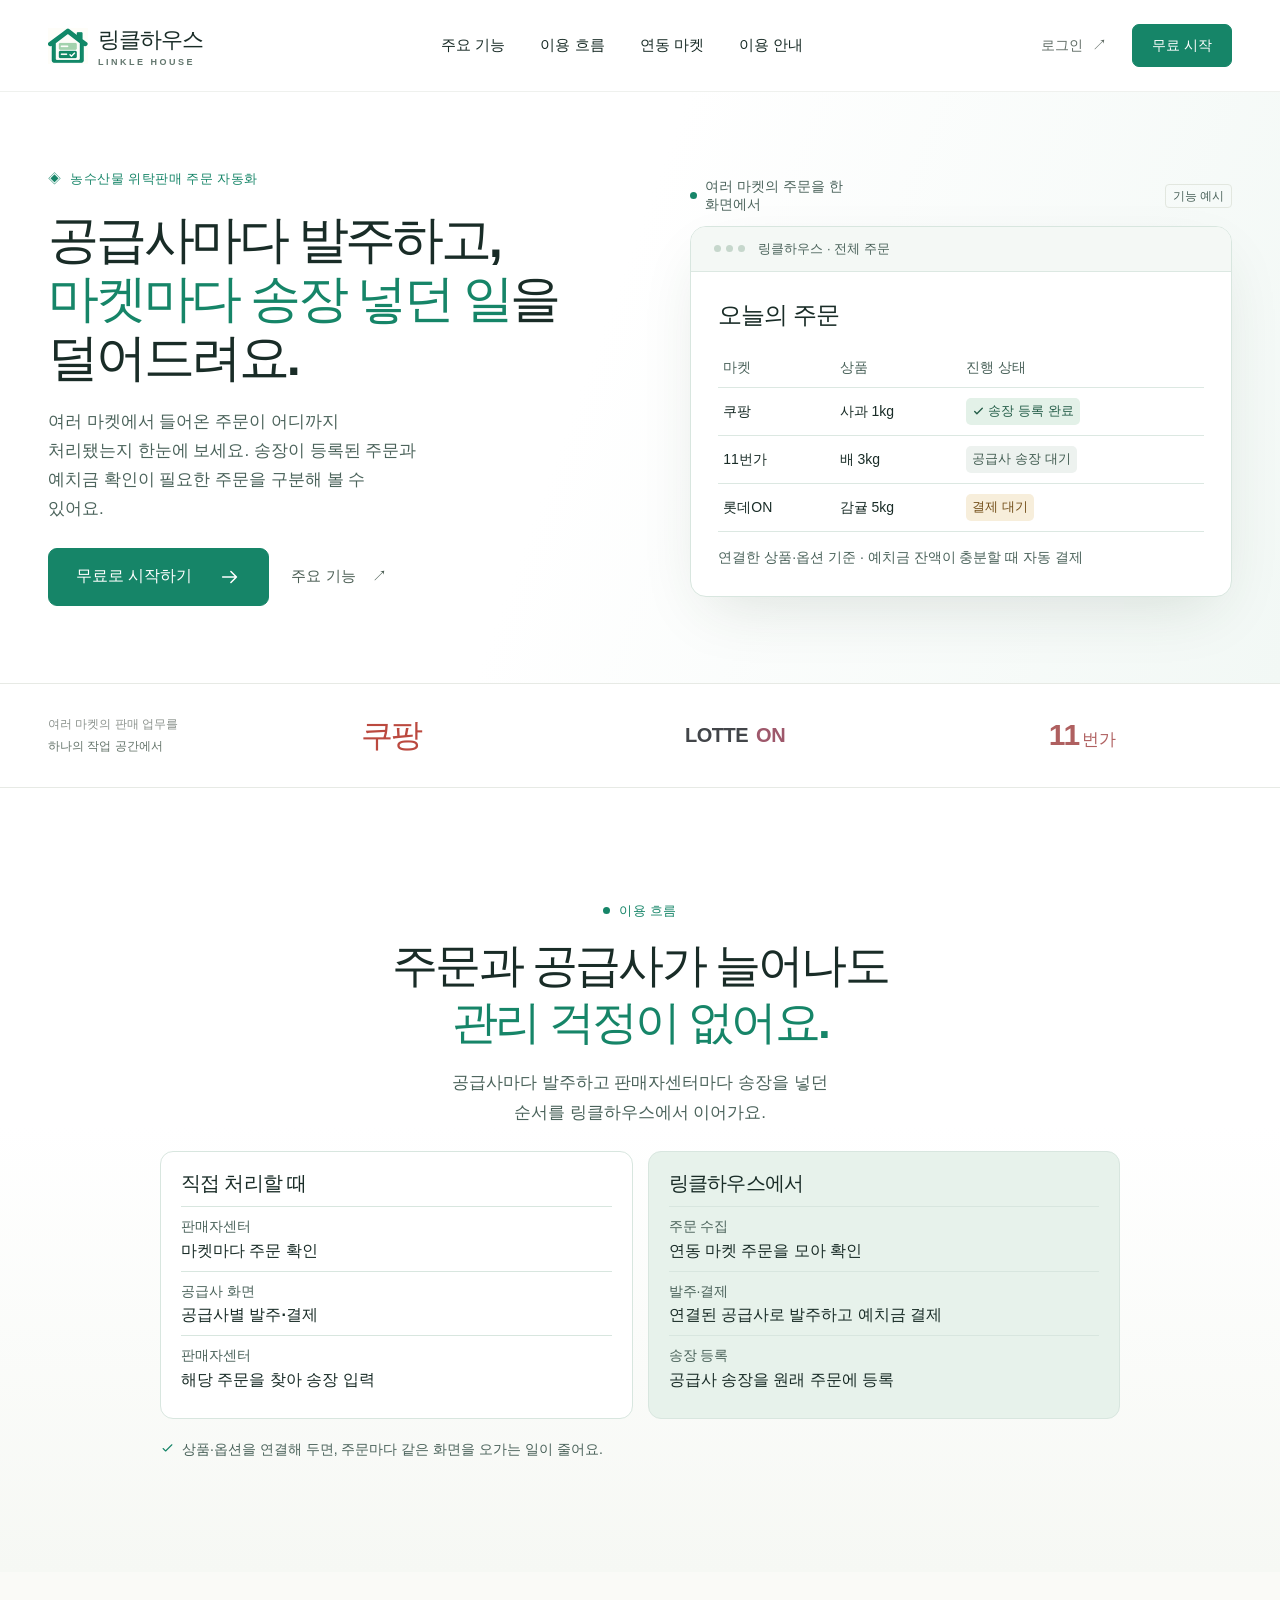
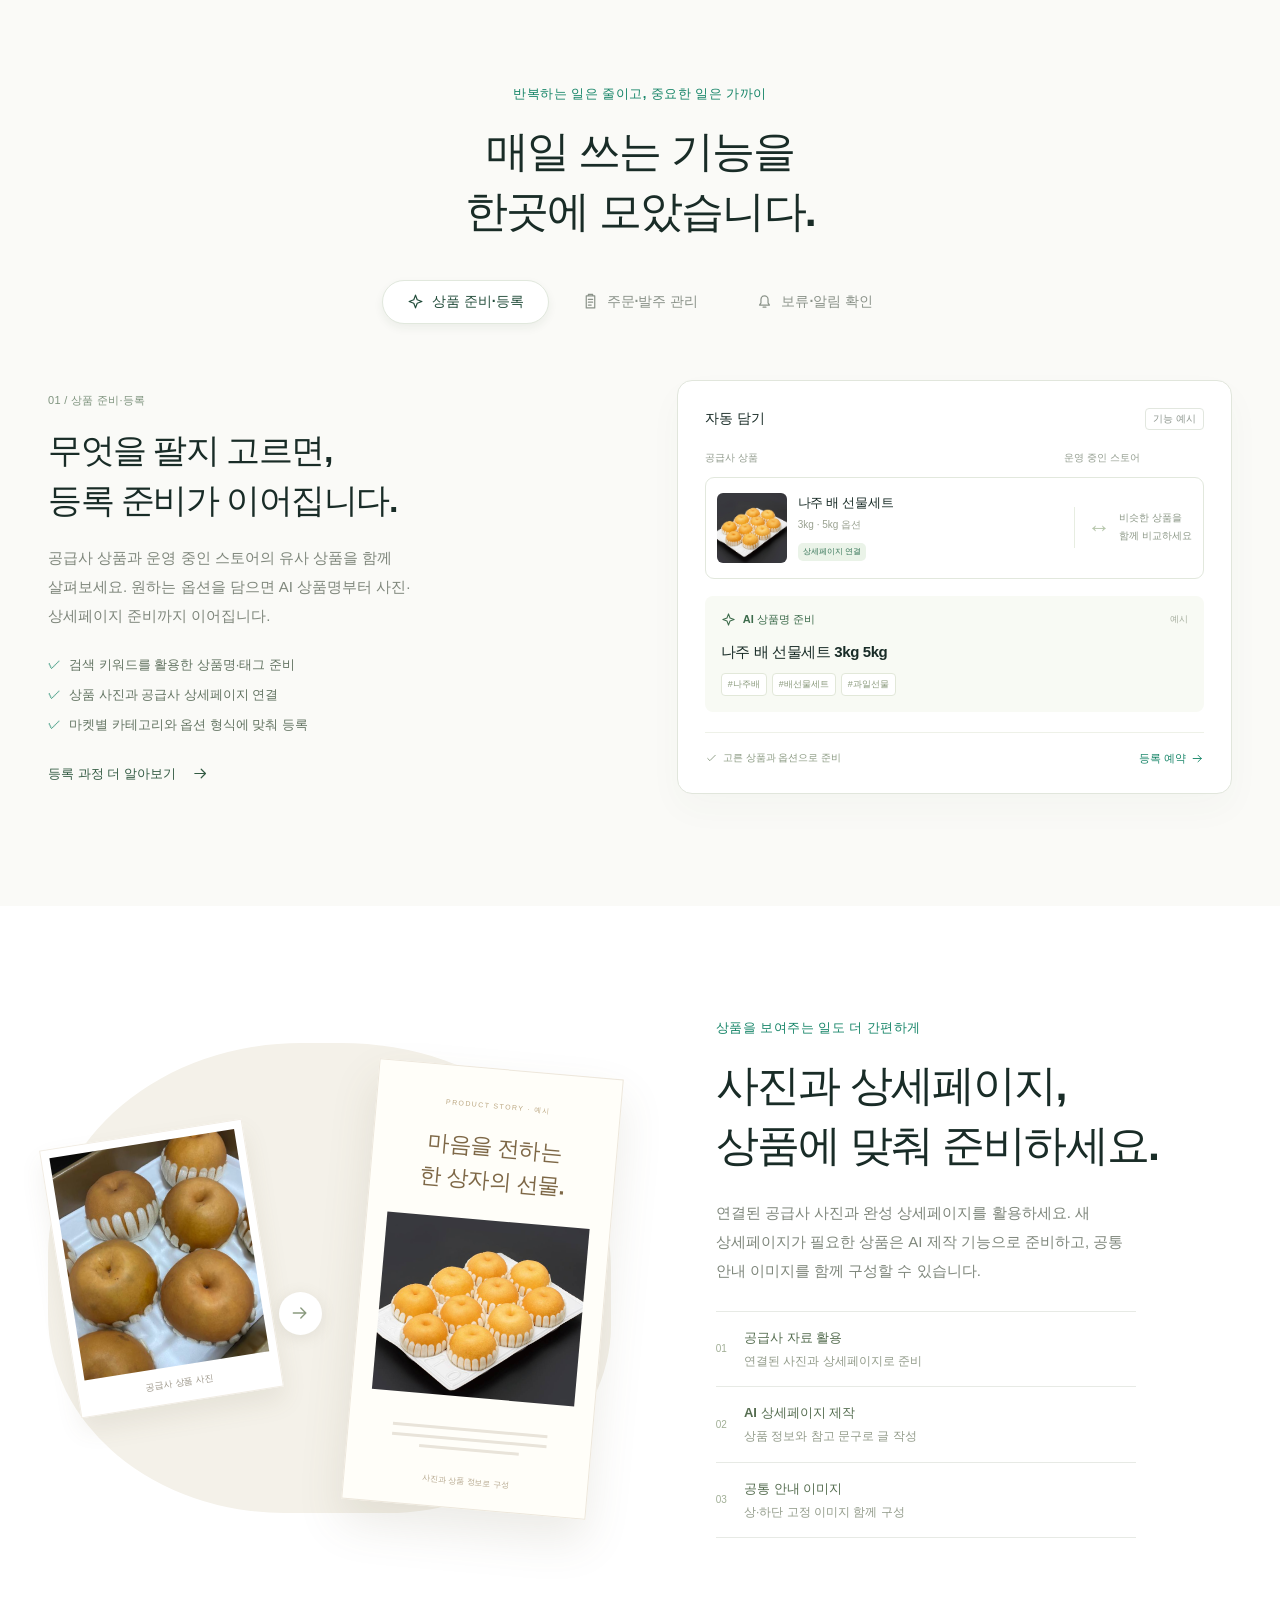
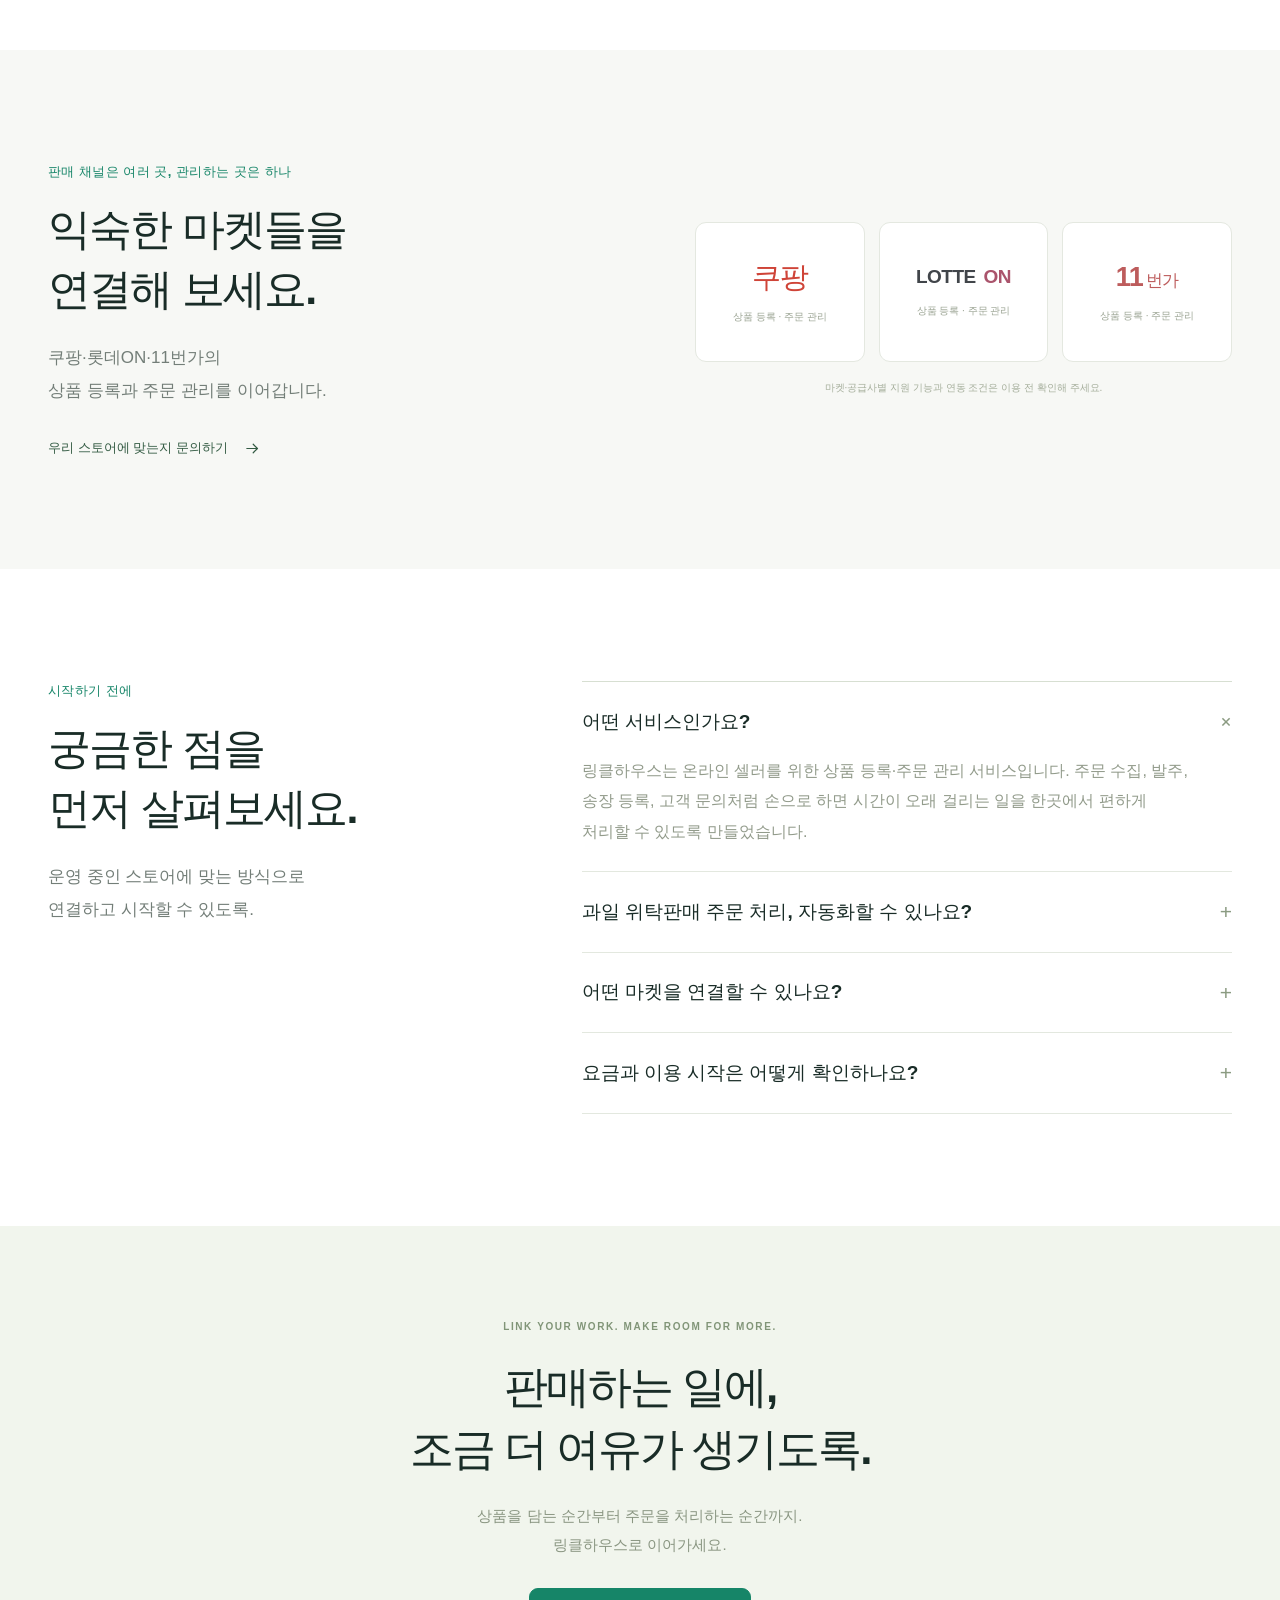
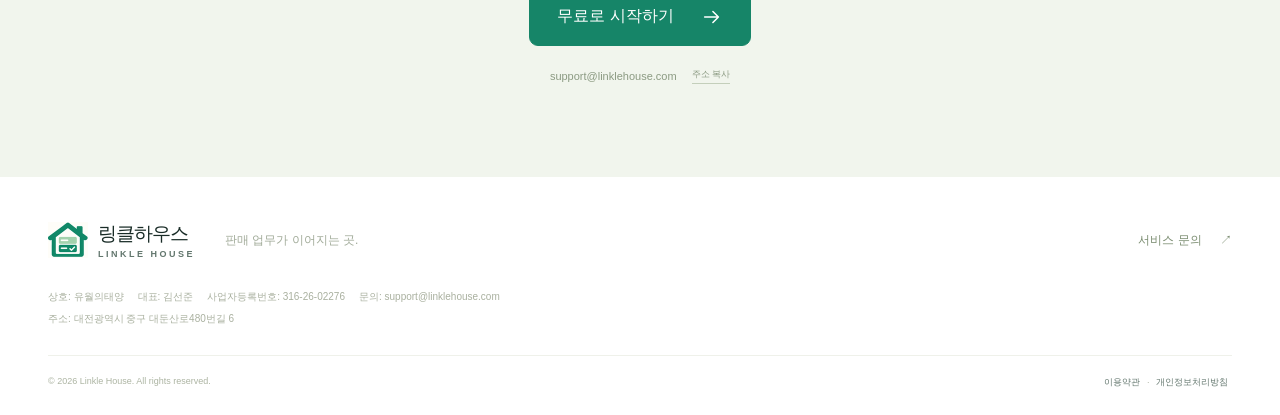
==== commit 780d73c6: "홈페이지 이용 흐름을 주문 처리 비교로 변경" ====
--- a/index.html
+++ b/index.html
@@ -62,7 +62,7 @@
     ]
   }
   </script>
-  <link rel="stylesheet" href="style.css?v=order-board-hero">
+  <link rel="stylesheet" href="style.css?v=order-workflow">
   <script src="site.js?v=order-board-hero" defer></script>
 </head>
 <body>
@@ -138,10 +138,32 @@
 
     <section class="market-strip" aria-label="지원 마켓"><div class="container market-strip-inner"><span class="strip-label">여러 마켓의 판매 업무를<br><b>하나의 작업 공간에서</b></span><div class="market-names"><span class="market-coupang">쿠팡</span><span class="market-lotte">LOTTE <b>ON</b></span><span class="market-eleven">11<span>번가</span></span></div></div></section>
 
-    <section class="workflow section" id="workflow">
+    <section class="workflow section" id="workflow" aria-labelledby="workflow-title">
       <div class="container">
-        <div class="section-heading horizontal-heading"><div><span class="eyebrow">일을 하나씩, 자연스럽게</span><h2>고르는 순간부터<br>주문이 들어온 다음까지.</h2></div><p>여러 화면을 오가며 하던 일들을<br>하나의 흐름으로 이어갑니다.</p></div>
-        <div class="flow-line"><article><span class="step-number">01</span><svg class="flow-icon"><use href="#i-box"/></svg><h3>상품 담기</h3><p>공급사 상품을 살펴보고<br>판매할 상품과 옵션 선택</p></article><article><span class="step-number">02</span><svg class="flow-icon"><use href="#i-spark"/></svg><h3>등록 준비</h3><p>AI 상품명과 카테고리,<br>사진·상세페이지 준비</p></article><article><span class="step-number">03</span><svg class="flow-icon"><use href="#i-store"/></svg><h3>마켓 등록</h3><p>연결한 마켓에 맞춰<br>상품 등록과 결과 확인</p></article><article><span class="step-number">04</span><svg class="flow-icon"><use href="#i-orders"/></svg><h3>주문·발주 관리</h3><p>주문을 모아 확인하고<br>공급사 발주·배송까지 연결</p></article></div>
+        <div class="section-heading centered">
+          <span class="eyebrow"><span class="workflow-dot" aria-hidden="true"></span>이용 흐름</span>
+          <h2 id="workflow-title">주문과 공급사가 늘어나도<br><span>관리 걱정이 없어요.</span></h2>
+          <p>공급사마다 발주하고 판매자센터마다 송장을 넣던 순서를 링클하우스에서 이어가요.</p>
+        </div>
+        <div class="workflow-comparison">
+          <article class="workflow-card">
+            <h3>직접 처리할 때</h3>
+            <ol>
+              <li><span>판매자센터</span><strong>마켓마다 주문 확인</strong></li>
+              <li><span>공급사 화면</span><strong>공급사별 발주·결제</strong></li>
+              <li><span>판매자센터</span><strong>해당 주문을 찾아 송장 입력</strong></li>
+            </ol>
+          </article>
+          <article class="workflow-card workflow-card-linked">
+            <h3>링클하우스에서</h3>
+            <ol>
+              <li><span>주문 수집</span><strong>연동 마켓 주문을 모아 확인</strong></li>
+              <li><span>발주·결제</span><strong>연결된 공급사로 발주하고 예치금 결제</strong></li>
+              <li><span>송장 등록</span><strong>공급사 송장을 원래 주문에 등록</strong></li>
+            </ol>
+          </article>
+        </div>
+        <p class="workflow-note"><svg class="icon" aria-hidden="true"><use href="#i-check"/></svg><span>상품·옵션을 연결해 두면, 주문마다 같은 화면을 오가는 일이 줄어요.</span></p>
       </div>
     </section>
 
--- a/style.css
+++ b/style.css
@@ -1,10 +1,10 @@
 :root{--ink:#192c27;--muted:#737e78;--jade:#168568;--jade-dark:#10664f;--mint:#eaf3ec;--paper:#fafaf7;--line:#e7eae5;--apricot:#f3e8d8;--radius:20px;font-family:Pretendard,"Apple SD Gothic Neo","Noto Sans KR","Malgun Gothic",sans-serif;color:var(--ink);font-synthesis:none;word-break:keep-all;overflow-wrap:break-word;scroll-behavior:smooth;scroll-padding-top:110px}
 *{box-sizing:border-box}body{margin:0;background:#fff}button,input{font:inherit}a{color:inherit;text-decoration:none}button{cursor:pointer}img{max-width:100%;height:auto}button,a{-webkit-tap-highlight-color:transparent}button:focus-visible,a:focus-visible,summary:focus-visible{outline:3px solid #d29652;outline-offset:5px}button:disabled{cursor:wait}.container{width:min(1240px,calc(100% - 96px));margin:auto}.icon{width:22px;height:22px;fill:none;stroke:currentColor;stroke-width:1.7;stroke-linecap:round;stroke-linejoin:round;flex-shrink:0}.svg-library{position:absolute;width:0;height:0;overflow:hidden}.skip-link{position:fixed;z-index:100;top:-100px;left:20px;background:var(--ink);color:#fff;padding:14px}.skip-link:focus{top:10px}[hidden]{display:none!important}.button{display:inline-flex;align-items:center;justify-content:center;gap:27px;min-height:58px;padding:0 27px;border:1px solid var(--jade);border-radius:9px;background:var(--jade);color:#fff;font-weight:700;font-size:16px;transition:background .2s,transform .2s}.button:hover{background:var(--jade-dark);border-color:var(--jade-dark);transform:translateY(-2px)}.button-small{min-height:43px;padding:0 19px;font-size:14px;border-radius:7px}.eyebrow{display:inline-flex;align-items:center;gap:9px;color:var(--jade);font-size:13px;font-weight:700;letter-spacing:.035em}.section{padding:112px 0}.section-heading h2,.feature-copy h2{font-size:43px;line-height:1.4;letter-spacing:-1.8px;margin:18px 0 23px;font-weight:750}.section-heading p{font-size:17px;color:var(--muted);line-height:1.9}.site-header{height:92px;position:sticky;top:0;z-index:30;background:rgba(255,255,255,.96);backdrop-filter:blur(16px);border-bottom:1px solid rgba(231,234,229,.65)}.header-inner{height:100%;display:flex;align-items:center;justify-content:space-between;gap:30px}.brand{display:flex;align-items:center;gap:10px;flex-shrink:0;font-size:22px;font-weight:800;letter-spacing:-1px}.brand small{display:block;font-size:9px;letter-spacing:2.5px;font-weight:600;margin-top:2px;color:#62766d}.brand-symbol{position:relative;display:block;width:40px;height:36px;overflow:hidden}.brand-symbol img{position:absolute;width:56px;max-width:none;left:-8px;top:-5px;mix-blend-mode:multiply}.desktop-nav{display:flex;align-items:center;gap:35px;font-size:15px;font-weight:600}.desktop-nav a:hover{color:var(--jade)}.header-actions{display:flex;gap:25px;align-items:center}.login-link{background:none;border:0;padding:8px 0;color:#616d66;font-size:14px}.login-link span{font-size:15px;margin-left:5px}.menu-toggle{display:none}.text-button{display:flex;gap:16px;font-size:15px;font-weight:600;color:#4b5e54}.text-button:hover{color:var(--jade)}.example-tag{font-size:10px;line-height:1.4;color:#8c958d;padding:3px 7px;border:1px solid #e2e7df;border-radius:4px;white-space:nowrap;font-weight:400}.micro-label{font-size:8px;letter-spacing:2px;color:#9ba699}.badge{display:inline-block;border-radius:5px;padding:5px 8px;font-size:10px;line-height:1.3;font-weight:600;white-space:nowrap}.badge-soft{color:#367558;background:#eaf3e8}.badge-warm{color:#9d7747;background:#f7efdf}.badge-blue{color:#567ba1;background:#ebf1f7}.market-strip{border-top:1px solid var(--line);border-bottom:1px solid var(--line);padding:29px 0}.market-strip-inner{display:flex;align-items:center;gap:66px}.strip-label{color:#8c938e;font-size:12px;line-height:1.9;flex-shrink:0}.strip-label b{color:#637369;font-weight:500}.market-names{display:flex;justify-content:space-around;gap:30px;align-items:center;flex:1;filter:saturate(.82)}.market-names>span{white-space:nowrap}.market-naver{font-weight:750;color:#3d6e4e;font-size:18px;display:inline-flex;align-items:center;gap:8px}.market-naver>b{font-family:Arial,sans-serif;font-size:27px;color:#43a05c}.market-toss{font-size:30px;font-weight:800;letter-spacing:-1px;color:#4472a0}.market-toss small{font-size:14px;letter-spacing:0;font-weight:600}.market-eleven{color:#bd5c5c;font-size:30px;font-weight:800;font-family:Arial,sans-serif;letter-spacing:-2px}.market-eleven span{font-size:17px;letter-spacing:-.5px;margin-left:4px}.market-lotte{font-family:Arial,sans-serif;color:#41454a;font-size:20px;font-weight:700;letter-spacing:-.5px}.market-lotte b{color:#aa546c;margin-left:3px}
-.market-coupang{display:inline-flex;align-items:center;justify-content:center;font-family:inherit;color:#cf4438;font-size:32px;font-weight:800;line-height:1.2;letter-spacing:-.055em;white-space:nowrap}.horizontal-heading{display:flex;justify-content:space-between;align-items:flex-end}.horizontal-heading h2{margin-bottom:0}.horizontal-heading>p{margin:0 0 7px}.flow-line{display:grid;grid-template-columns:repeat(4,1fr);margin-top:60px;border-top:1px solid #dfe5dc}.flow-line article{position:relative;padding:28px 25px 0 0}.flow-line article:before{position:absolute;content:"";width:7px;height:7px;border-radius:50%;background:#b4c4b6;top:-4px;left:0}.step-number{font-family:Arial,sans-serif;font-size:12px;letter-spacing:1px;color:#9aaa9b}.flow-icon{display:block;width:30px;height:30px;margin:26px 0 21px;fill:none;stroke:#466553;stroke-width:1.35;stroke-linecap:round;stroke-linejoin:round}.flow-line h3{font-size:21px;margin:0 0 12px;letter-spacing:-.8px}.flow-line p{font-size:14px;line-height:1.9;color:#859083;margin:0}.feature-section{background:var(--paper)}.centered{text-align:center}.centered h2{margin-bottom:38px}.feature-tabs{display:flex;gap:8px;justify-content:center;margin:0 0 56px}.feature-tabs button{display:flex;align-items:center;gap:8px;border:1px solid transparent;background:transparent;border-radius:50px;padding:12px 24px;color:#8a9289;font-size:14px;font-weight:600;transition:all .2s}.feature-tabs .icon{width:17px;height:17px}.feature-tabs button[aria-selected=true]{background:#fff;color:#234d3b;border-color:#e1e8dd;box-shadow:0 4px 10px #203d2610}.feature-tabs button:hover{color:var(--jade)}.feature-panel{display:grid;grid-template-columns:1fr 1.05fr;gap:100px;align-items:center;min-height:385px}.section-index{font-size:11px;color:#7f947f;letter-spacing:.3px}.feature-copy h3{font-size:34px;line-height:1.45;letter-spacing:-1.5px;margin:18px 0}.feature-copy>p{color:#7f877c;font-size:15px;line-height:1.95;max-width:425px;margin:0 0 25px}.check-list{padding:0;margin:0 0 30px;list-style:none}.check-list li{position:relative;padding-left:21px;margin:12px 0;font-size:13px;color:#637462}.check-list li:before{content:"✓";color:var(--jade);position:absolute;left:0}.inline-link{display:inline-flex;align-items:center;gap:16px;font-size:13px;color:#335b43;font-weight:700}.inline-link .icon{width:17px;height:17px}.inline-link:hover{color:var(--jade)}.feature-visual{padding:27px;background:white;border:1px solid #e1e6dc;border-radius:15px;box-shadow:0 15px 35px #36503608}.mini-topline{display:flex;align-items:center;justify-content:space-between;padding:0 0 21px;font-size:14px}.compare-labels{display:grid;grid-template-columns:1fr 140px;color:#929c8e;font-size:10px;margin-bottom:12px}.compare-product{display:flex;align-items:center;border:1px solid #e2e8dd;padding:15px 11px;border-radius:9px;gap:12px}.supplier-side{display:flex;align-items:center;gap:11px;flex:1}.supplier-side img{width:70px;height:70px;border-radius:6px;object-fit:cover}.supplier-side h4{font-size:13px;margin:0 0 6px;letter-spacing:-.3px}.supplier-side p{font-size:10px;margin:0 0 8px;color:#9aa291}.supplier-side .badge{font-size:8px;padding:4px 5px}.store-side{font-size:10px;line-height:1.8;color:#8b9786;display:flex;align-items:center;gap:9px;border-left:1px solid #e7ede1;padding-left:12px}.compare-mark{font-size:23px;color:#b7c7ad}.name-preview{margin-top:17px;border-radius:8px;background:#f8faf4;padding:16px}.name-preview>div:first-child{display:flex;align-items:center;gap:7px;font-size:11px;color:#3c6b4b}.name-preview .icon{width:15px;height:15px}.name-preview>div:first-child>span{margin-left:auto;font-size:9px;color:#a5ad9e}.name-preview>p{font-size:15px;font-weight:700;margin:16px 0 11px;letter-spacing:-.4px}.keyword-tags{display:flex;gap:5px;flex-wrap:wrap}.keyword-tags span{font-size:9px;border:1px solid #e2e8d9;background:white;border-radius:4px;padding:4px 6px;color:#8a9a7c}.visual-bottom{display:flex;align-items:center;gap:9px;justify-content:space-between;border-top:1px solid #eef1e8;padding-top:18px;margin-top:20px;font-size:10px;color:#8a9981}.visual-bottom>span,.visual-bottom>b{display:flex;gap:5px;align-items:center}.visual-bottom .icon{width:13px;height:13px}.visual-bottom>span+span,.visual-bottom>b{color:var(--jade);font-size:11px;font-weight:700}.order-row{display:flex;gap:13px;align-items:center;border-top:1px solid #eef1e8;padding:15px 0}.market-dot{width:35px;height:35px;display:grid;place-items:center;flex-shrink:0;border-radius:9px;font-size:17px;font-weight:800;font-family:Arial,sans-serif}.naver-dot{color:#37834e;background:#edf7e9}.toss-dot{color:#5b83ac;background:#edf2f8}.eleven-dot{color:#bc6262;background:#faeeee}.lotte-dot{color:#ae6076;background:#f8edf1}
+.market-coupang{display:inline-flex;align-items:center;justify-content:center;font-family:inherit;color:#cf4438;font-size:32px;font-weight:800;line-height:1.2;letter-spacing:-.055em;white-space:nowrap}.feature-section{background:var(--paper)}.centered{text-align:center}.centered h2{margin-bottom:38px}.feature-tabs{display:flex;gap:8px;justify-content:center;margin:0 0 56px}.feature-tabs button{display:flex;align-items:center;gap:8px;border:1px solid transparent;background:transparent;border-radius:50px;padding:12px 24px;color:#8a9289;font-size:14px;font-weight:600;transition:all .2s}.feature-tabs .icon{width:17px;height:17px}.feature-tabs button[aria-selected=true]{background:#fff;color:#234d3b;border-color:#e1e8dd;box-shadow:0 4px 10px #203d2610}.feature-tabs button:hover{color:var(--jade)}.feature-panel{display:grid;grid-template-columns:1fr 1.05fr;gap:100px;align-items:center;min-height:385px}.section-index{font-size:11px;color:#7f947f;letter-spacing:.3px}.feature-copy h3{font-size:34px;line-height:1.45;letter-spacing:-1.5px;margin:18px 0}.feature-copy>p{color:#7f877c;font-size:15px;line-height:1.95;max-width:425px;margin:0 0 25px}.check-list{padding:0;margin:0 0 30px;list-style:none}.check-list li{position:relative;padding-left:21px;margin:12px 0;font-size:13px;color:#637462}.check-list li:before{content:"✓";color:var(--jade);position:absolute;left:0}.inline-link{display:inline-flex;align-items:center;gap:16px;font-size:13px;color:#335b43;font-weight:700}.inline-link .icon{width:17px;height:17px}.inline-link:hover{color:var(--jade)}.feature-visual{padding:27px;background:white;border:1px solid #e1e6dc;border-radius:15px;box-shadow:0 15px 35px #36503608}.mini-topline{display:flex;align-items:center;justify-content:space-between;padding:0 0 21px;font-size:14px}.compare-labels{display:grid;grid-template-columns:1fr 140px;color:#929c8e;font-size:10px;margin-bottom:12px}.compare-product{display:flex;align-items:center;border:1px solid #e2e8dd;padding:15px 11px;border-radius:9px;gap:12px}.supplier-side{display:flex;align-items:center;gap:11px;flex:1}.supplier-side img{width:70px;height:70px;border-radius:6px;object-fit:cover}.supplier-side h4{font-size:13px;margin:0 0 6px;letter-spacing:-.3px}.supplier-side p{font-size:10px;margin:0 0 8px;color:#9aa291}.supplier-side .badge{font-size:8px;padding:4px 5px}.store-side{font-size:10px;line-height:1.8;color:#8b9786;display:flex;align-items:center;gap:9px;border-left:1px solid #e7ede1;padding-left:12px}.compare-mark{font-size:23px;color:#b7c7ad}.name-preview{margin-top:17px;border-radius:8px;background:#f8faf4;padding:16px}.name-preview>div:first-child{display:flex;align-items:center;gap:7px;font-size:11px;color:#3c6b4b}.name-preview .icon{width:15px;height:15px}.name-preview>div:first-child>span{margin-left:auto;font-size:9px;color:#a5ad9e}.name-preview>p{font-size:15px;font-weight:700;margin:16px 0 11px;letter-spacing:-.4px}.keyword-tags{display:flex;gap:5px;flex-wrap:wrap}.keyword-tags span{font-size:9px;border:1px solid #e2e8d9;background:white;border-radius:4px;padding:4px 6px;color:#8a9a7c}.visual-bottom{display:flex;align-items:center;gap:9px;justify-content:space-between;border-top:1px solid #eef1e8;padding-top:18px;margin-top:20px;font-size:10px;color:#8a9981}.visual-bottom>span,.visual-bottom>b{display:flex;gap:5px;align-items:center}.visual-bottom .icon{width:13px;height:13px}.visual-bottom>span+span,.visual-bottom>b{color:var(--jade);font-size:11px;font-weight:700}.order-row{display:flex;gap:13px;align-items:center;border-top:1px solid #eef1e8;padding:15px 0}.market-dot{width:35px;height:35px;display:grid;place-items:center;flex-shrink:0;border-radius:9px;font-size:17px;font-weight:800;font-family:Arial,sans-serif}.naver-dot{color:#37834e;background:#edf7e9}.toss-dot{color:#5b83ac;background:#edf2f8}.eleven-dot{color:#bc6262;background:#faeeee}.lotte-dot{color:#ae6076;background:#f8edf1}
 .coupang-dot{font-family:inherit;color:#cf4438;background:#fff0ec}.order-row>div{flex:1}.order-row b{font-size:12px}.order-row p{color:#a0a898;font-size:10px;margin:5px 0 0}.review-product{display:flex;align-items:center;gap:15px;margin-bottom:20px}.review-product img{width:65px;height:65px;object-fit:cover;border-radius:8px}.review-product h4{margin:0 0 9px;font-size:14px}.reason-box{background:#faf6ef;border:1px solid #eee6d7;border-radius:9px;padding:19px}.reason-title{font-size:9px;color:#b69970}.reason-box h4{font-size:13px;line-height:1.7;margin:8px 0;color:#856d4e}.reason-box p{font-size:11px;color:#a39681;line-height:1.8;margin:0}.notification-example{display:flex;align-items:center;gap:12px;padding:20px 0 0}.notification-example>.icon{color:#739386;width:20px;height:20px}.notification-example b{font-size:11px}.notification-example p{font-size:10px;margin:6px 0;color:#a1aa9a}.detail-grid{display:grid;grid-template-columns:1.1fr 1fr;align-items:center;gap:100px}.detail-composition{height:470px;position:relative;background:#f4f1e9;border-radius:45% 48% 40% 42%;margin-right:5px}.photo-stack{position:absolute;width:205px;left:2%;top:90px;padding:8px 8px 12px;background:white;transform:rotate(-9deg);box-shadow:0 13px 25px #6b5e4118;border:1px solid #f1ece3}.photo-stack img{width:100%;height:225px;object-fit:cover}.photo-stack>span{font-size:9px;color:#9a9487;display:block;margin-top:7px;text-align:center}.detail-page-example{position:absolute;width:245px;background:#fffef9;border:1px solid #ede7dc;right:1%;top:25px;text-align:center;padding:25px 20px 20px;box-shadow:0 22px 45px #6b5e4120;transform:rotate(5deg)}.detail-eyebrow{font-size:7px;letter-spacing:1.4px;color:#bba782}.detail-page-example h3{font-size:22px;line-height:1.55;font-weight:600;color:#7e6847;margin:18px 0 22px;letter-spacing:-.5px}.detail-page-example>img{height:178px;width:100%;object-fit:cover}.detail-lines{padding:20px 7px 12px}.detail-lines i{display:block;height:3px;background:#e9e4da;margin:7px auto;max-width:155px}.detail-lines i:last-child{max-width:100px}.detail-label{font-size:8px;color:#b4a68d}.photo-connection{position:absolute;left:41%;top:53%;display:grid;place-items:center;width:43px;height:43px;border-radius:50%;background:#fff;color:#8a9a7f;box-shadow:0 3px 15px #726b5322;z-index:2}.photo-connection .icon{width:20px;height:20px}.detail-points{border-top:1px solid var(--line);max-width:420px}.detail-points>div{display:flex;gap:17px;padding:15px 0;border-bottom:1px solid var(--line);align-items:center}.detail-points>div>span{font-size:10px;color:#a1af96}.detail-points p{font-size:12px;line-height:1.7;color:#929b8a;margin:0}.detail-points b{font-size:13px;display:block;font-weight:600;color:#556d50;margin-bottom:2px}.market-section{background:#f7f8f5}.markets-grid{display:grid;grid-template-columns:1fr 1fr;gap:110px;align-items:center}.market-grid{display:grid;grid-template-columns:repeat(3,minmax(0,1fr));gap:14px}.market-grid>div{background:#fff;border:1px solid #e4e8e0;border-radius:11px;padding:32px 16px;text-align:center;min-height:140px;display:flex;align-items:center;justify-content:center;flex-direction:column}.market-grid>div>p{font-size:10px;color:#9aa392;margin:16px 0 0}.market-grid .market-naver{font-size:15px}.market-grid .market-naver b{font-size:24px}.market-grid .market-toss{font-size:27px}.market-grid .market-eleven{font-size:27px}.market-grid .market-lotte{font-size:19px}
 .market-grid .market-coupang{font-size:29px}.market-footnote{grid-column:1/-1;font-size:10px;color:#a4ad9a;line-height:1.8;margin:3px 0 0;text-align:center}.markets-grid .inline-link{margin-top:15px}.guide-grid{display:grid;grid-template-columns:.8fr 1.2fr;gap:100px}.faq-list{border-top:1px solid #d7dfd2}.faq-list details{border-bottom:1px solid #e3e8df;padding:22px 0}.faq-list summary{list-style:none;cursor:pointer;display:flex;align-items:center;justify-content:space-between;gap:20px;font-size:19px;font-weight:600;line-height:1.7}.faq-list summary::-webkit-details-marker{display:none}.faq-list summary span{color:#8b9b82;font-size:21px;font-weight:400;flex-shrink:0}.faq-list details[open] summary span{transform:rotate(45deg)}.faq-list details>p{font-size:16px;color:#929b8b;line-height:1.9;margin:16px 33px 2px 0}.contact-section{background:#f1f5ed;padding:90px 0 65px;position:relative;overflow:hidden}.contact-inner{text-align:center;position:relative}.contact-inner>.eyebrow{font-size:10px;letter-spacing:1.6px;color:#819578}.contact-inner h2{font-size:44px;line-height:1.4;letter-spacing:-2px;margin:22px 0}.contact-inner>p{font-size:15px;line-height:1.95;color:#8a9682;margin:0 0 28px}.contact-inner>.button{min-width:200px}.email-copy{display:flex;align-items:center;justify-content:center;gap:15px;margin:21px auto 0;border:0;background:transparent;color:#8b9a82;font-size:11px;cursor:pointer}.email-copy span{border-bottom:1px solid #c4cfbb;font-size:9px;padding-bottom:2px}.contact-inner>.copy-status{height:19px;margin:8px 0 0;font-size:10px;color:var(--jade)}.site-footer{padding:43px 0 26px}.footer-top{display:flex;align-items:center;gap:30px;margin-bottom:25px}.footer-top .brand{font-size:19px}.footer-top>p{font-size:12px;color:#a0aa98}.footer-top>a:last-child{margin-left:auto;font-size:12px;color:#7b8d71}.footer-top>a:last-child span{margin-left:15px}.business-info{font-size:10px;color:#a9b09f;line-height:2.2}.business-info span{margin-right:14px}.footer-bottom{display:flex;justify-content:space-between;padding-top:20px;margin-top:25px;border-top:1px solid #eff1ea;font-size:9px;color:#acb4a2}.footer-legal-links a{color:#62766d;text-decoration:none;margin:0 4px}.footer-legal-links a:hover{color:var(--jade);text-decoration:underline}.back-top{position:fixed;right:25px;bottom:25px;border:1px solid #dce5d7;width:42px;height:42px;border-radius:50%;background:rgba(255,255,255,.95);color:#79916e;box-shadow:0 4px 12px #3e5a3010;z-index:20}dialog{border:1px solid #e3e9dc;border-radius:18px;padding:44px;width:min(460px,calc(100% - 32px));color:var(--ink);box-shadow:0 25px 100px #153f2633}dialog::backdrop{background:#1c302755;backdrop-filter:blur(5px)}.dialog-close{position:absolute;right:15px;top:12px;background:none;border:0;font-size:27px;font-weight:300;color:#92a085}.dialog-close:hover{color:var(--jade)}dialog h2{font-size:25px;letter-spacing:-1px;margin:18px 0}dialog p{font-size:14px;color:#89977e;line-height:1.9}dialog .button{font-size:14px;min-height:48px;margin-top:12px}dialog .dialog-note{font-size:10px;margin-top:21px}.mobile-menu{display:none}
 @media(max-width:1100px){.container{width:calc(100% - 64px)}.desktop-nav{gap:22px;font-size:13px}.header-actions{gap:18px}.market-strip-inner{gap:30px}.market-names{gap:15px}.market-naver{font-size:15px}.market-toss{font-size:25px}.market-lotte{font-size:18px}.feature-panel{gap:50px}.feature-visual{padding:22px}.store-side{font-size:9px;padding-left:8px}.supplier-side{gap:8px}.supplier-side img{width:58px;height:65px}.supplier-side h4{font-size:11px}.compare-labels{grid-template-columns:1fr 120px}.feature-copy h3{font-size:30px}.detail-grid{gap:60px}.detail-composition{height:415px}.photo-stack{width:175px}.photo-stack img{height:210px}.detail-page-example{width:210px;right:0}.detail-page-example h3{font-size:21px}.detail-page-example>img{height:155px}.section-heading h2,.feature-copy h2{font-size:37px}.markets-grid{gap:60px}.guide-grid{gap:60px}}
-@media(max-width:800px){:root{scroll-padding-top:90px}.container{width:calc(100% - 44px)}.site-header{height:76px}.brand{font-size:20px}.desktop-nav{display:none}.header-actions{gap:18px}.login-link{font-size:12px}.menu-toggle{display:flex;flex-direction:column;justify-content:center;gap:5px;width:24px;height:32px;border:0;background:none;padding:0}.menu-toggle span{height:1.5px;width:22px;background:var(--ink);transition:transform .2s}.menu-toggle[aria-expanded=true] span:first-child{transform:translateY(3px) rotate(45deg)}.menu-toggle[aria-expanded=true] span:last-child{transform:translateY(-3.5px) rotate(-45deg)}.mobile-menu{display:flex;position:absolute;top:76px;left:0;width:100%;padding:20px 24px 25px;background:#fff;border-bottom:1px solid #e3e9df;flex-direction:column;gap:23px;box-shadow:0 15px 20px #213e2408;font-size:14px}.market-strip{padding:27px 0}.market-strip-inner{flex-direction:column;gap:20px}.strip-label{text-align:center;font-size:12px}.strip-label br{display:none}.strip-label b{margin-left:7px}.market-names{width:100%;flex-wrap:wrap;justify-content:center;column-gap:35px;row-gap:20px}.market-names>span{min-width:130px;justify-content:center;text-align:center}.section{padding:76px 0}.section-heading h2,.feature-copy h2{font-size:35px;letter-spacing:-1.5px}.section-heading>p{font-size:14px}.horizontal-heading{display:block}.horizontal-heading>p{margin:22px 0 0}.flow-line{margin-top:37px;grid-template-columns:repeat(2,1fr);row-gap:28px}.flow-line article{padding-top:22px}.flow-line article:nth-child(3),.flow-line article:nth-child(4){border-top:1px solid #e4e9de}.flow-line h3{font-size:19px}.flow-line p{font-size:13px}.flow-icon{margin:18px 0}.feature-tabs{margin-bottom:35px;gap:0}.feature-tabs button{padding:11px 15px;font-size:12px;gap:5px}.feature-tabs .icon{width:15px;height:15px}.feature-panel{grid-template-columns:1fr;gap:32px;max-width:530px;margin:auto}.feature-copy h3{font-size:29px}.feature-copy>p{font-size:14px;max-width:none}.feature-visual{padding:24px}.supplier-side img{width:75px;height:75px}.supplier-side h4{font-size:13px}.compare-labels{grid-template-columns:1fr 145px}.compare-product{padding:15px}.store-side{font-size:10px;gap:13px;padding-left:15px}.detail-grid{grid-template-columns:1fr;gap:43px;max-width:530px}.detail-composition{order:2;width:100%;max-width:460px;margin:auto;height:440px}.detail-page-example{width:235px;right:0}.detail-page-example>img{height:172px}.photo-stack{width:190px;left:2%}.photo-stack img{height:230px}.detail-points{max-width:none}.markets-grid{grid-template-columns:1fr;gap:27px;max-width:530px}.market-grid>div{padding:27px 15px;min-height:135px}.guide-grid{grid-template-columns:1fr;gap:22px;max-width:530px}.faq-list summary{font-size:17px}.faq-list details>p{font-size:15px}.contact-section{padding:70px 0 50px}.contact-inner h2{font-size:36px}.contact-inner>p{font-size:14px}.footer-top{gap:16px;flex-wrap:wrap}.footer-top>p{display:none}.footer-top>a:last-child{font-size:11px}.footer-bottom{font-size:8px;gap:15px}.business-info{font-size:9px}.site-footer{padding-top:32px}}
+@media(max-width:800px){:root{scroll-padding-top:90px}.container{width:calc(100% - 44px)}.site-header{height:76px}.brand{font-size:20px}.desktop-nav{display:none}.header-actions{gap:18px}.login-link{font-size:12px}.menu-toggle{display:flex;flex-direction:column;justify-content:center;gap:5px;width:24px;height:32px;border:0;background:none;padding:0}.menu-toggle span{height:1.5px;width:22px;background:var(--ink);transition:transform .2s}.menu-toggle[aria-expanded=true] span:first-child{transform:translateY(3px) rotate(45deg)}.menu-toggle[aria-expanded=true] span:last-child{transform:translateY(-3.5px) rotate(-45deg)}.mobile-menu{display:flex;position:absolute;top:76px;left:0;width:100%;padding:20px 24px 25px;background:#fff;border-bottom:1px solid #e3e9df;flex-direction:column;gap:23px;box-shadow:0 15px 20px #213e2408;font-size:14px}.market-strip{padding:27px 0}.market-strip-inner{flex-direction:column;gap:20px}.strip-label{text-align:center;font-size:12px}.strip-label br{display:none}.strip-label b{margin-left:7px}.market-names{width:100%;flex-wrap:wrap;justify-content:center;column-gap:35px;row-gap:20px}.market-names>span{min-width:130px;justify-content:center;text-align:center}.section{padding:76px 0}.section-heading h2,.feature-copy h2{font-size:35px;letter-spacing:-1.5px}.section-heading>p{font-size:14px}.feature-tabs{margin-bottom:35px;gap:0}.feature-tabs button{padding:11px 15px;font-size:12px;gap:5px}.feature-tabs .icon{width:15px;height:15px}.feature-panel{grid-template-columns:1fr;gap:32px;max-width:530px;margin:auto}.feature-copy h3{font-size:29px}.feature-copy>p{font-size:14px;max-width:none}.feature-visual{padding:24px}.supplier-side img{width:75px;height:75px}.supplier-side h4{font-size:13px}.compare-labels{grid-template-columns:1fr 145px}.compare-product{padding:15px}.store-side{font-size:10px;gap:13px;padding-left:15px}.detail-grid{grid-template-columns:1fr;gap:43px;max-width:530px}.detail-composition{order:2;width:100%;max-width:460px;margin:auto;height:440px}.detail-page-example{width:235px;right:0}.detail-page-example>img{height:172px}.photo-stack{width:190px;left:2%}.photo-stack img{height:230px}.detail-points{max-width:none}.markets-grid{grid-template-columns:1fr;gap:27px;max-width:530px}.market-grid>div{padding:27px 15px;min-height:135px}.guide-grid{grid-template-columns:1fr;gap:22px;max-width:530px}.faq-list summary{font-size:17px}.faq-list details>p{font-size:15px}.contact-section{padding:70px 0 50px}.contact-inner h2{font-size:36px}.contact-inner>p{font-size:14px}.footer-top{gap:16px;flex-wrap:wrap}.footer-top>p{display:none}.footer-top>a:last-child{font-size:11px}.footer-bottom{font-size:8px;gap:15px}.business-info{font-size:9px}.site-footer{padding-top:32px}}
 @media(max-width:420px){.container{width:calc(100% - 36px)}.brand{font-size:18px;gap:7px}.brand small{font-size:8px;letter-spacing:2px}.header-actions{gap:15px}.header-actions>.button{display:none}.text-button{font-size:12px;gap:10px}.market-names{column-gap:18px}.market-names>span{min-width:125px}.section-heading h2,.feature-copy h2{font-size:31px}.feature-tabs button{font-size:11px;padding:10px 12px}.feature-tabs .icon{display:none}.feature-visual{padding:18px}.compare-product{padding:12px 9px;gap:8px}.supplier-side img{width:56px;height:65px}.supplier-side h4{font-size:11px}.supplier-side .badge{font-size:7px}.store-side{font-size:8px;padding-left:9px;gap:6px}.compare-mark{font-size:18px}.compare-labels{grid-template-columns:1fr 100px;font-size:9px}.name-preview{padding:13px}.name-preview>p{font-size:13px}.visual-bottom{font-size:9px}.visual-bottom>span+span{font-size:10px}.detail-composition{height:390px}.photo-stack{width:158px;top:100px}.photo-stack img{height:190px}.detail-page-example{width:195px;top:25px}.detail-page-example h3{font-size:19px}.detail-page-example>img{height:140px}.detail-eyebrow{font-size:6px}.photo-connection{left:39%;top:56%;width:35px;height:35px}.contact-inner h2{font-size:32px}.contact-inner>.eyebrow{font-size:8px;letter-spacing:1px}.footer-bottom{flex-direction:column;gap:8px}.back-top{right:14px;bottom:14px;width:36px;height:36px}dialog{padding:35px 25px}.business-info span{display:inline-block;margin-right:8px}}
 @media(prefers-reduced-motion:reduce){:root{scroll-behavior:auto}*,*:before,*:after{animation:none!important;transition:none!important}}
 /* 마켓 3곳 (쿠팡·롯데ON·11번가): 휴대폰에서도 세 칸이 같은 너비로 */
@@ -159,3 +159,79 @@
   .hero-order-status { padding-inline: 4px; font-size: 12px; }
   .hero-orders-note { font-size: 12px; }
 }
+
+/* Order workflow comparison */
+.workflow {
+  background: linear-gradient(#fff 43%, #f6f8f4);
+}
+
+.workflow .container { max-width: 960px; }
+
+.workflow .section-heading h2 {
+  margin: 17px 0;
+  font-size: clamp(27px, 4.35vw, 46px);
+  line-height: 1.24;
+  letter-spacing: -.06em;
+  font-weight: 800;
+}
+
+.workflow .section-heading h2 span { color: var(--jade); }
+.workflow .section-heading p {
+  max-width: 430px;
+  margin: 0 auto;
+  color: #4b635b;
+  line-height: 1.75;
+}
+
+.workflow-dot {
+  width: 7px;
+  height: 7px;
+  border-radius: 50%;
+  background: var(--jade);
+}
+
+.workflow-comparison {
+  display: grid;
+  grid-template-columns: repeat(2, minmax(0, 1fr));
+  gap: 15px;
+  margin-top: 24px;
+}
+
+.workflow-card {
+  padding: 18px 20px;
+  border: 1px solid #d8e6df;
+  border-radius: 13px;
+  background: #fff;
+}
+
+.workflow-card-linked { background: #e7f2eb; }
+.workflow-card h3 { margin: 0 0 9px; font-size: 20px; letter-spacing: -.035em; }
+.workflow-card ol { list-style: none; margin: 0; padding: 0; }
+
+.workflow-card li {
+  display: grid;
+  gap: 2px;
+  padding: 9px 0;
+  border-top: 1px solid #d8e6df;
+  line-height: 1.45;
+}
+
+.workflow-card li span { color: #4b635b; font-size: 14px; }
+
+.workflow-note {
+  display: flex;
+  align-items: baseline;
+  gap: 7px;
+  margin: 19px 0 0;
+  color: #4b635b;
+  font-size: 14px;
+  line-height: 1.6;
+}
+
+.workflow-note .icon { align-self: flex-start; width: 15px; height: 15px; margin-top: 3px; color: var(--jade); }
+
+@media (max-width: 560px) {
+  .workflow-comparison { grid-template-columns: minmax(0, 1fr); gap: 10px; }
+  .workflow .section-heading p { font-size: 15px; }
+  .workflow-card { padding: 14px 16px; }
+}
